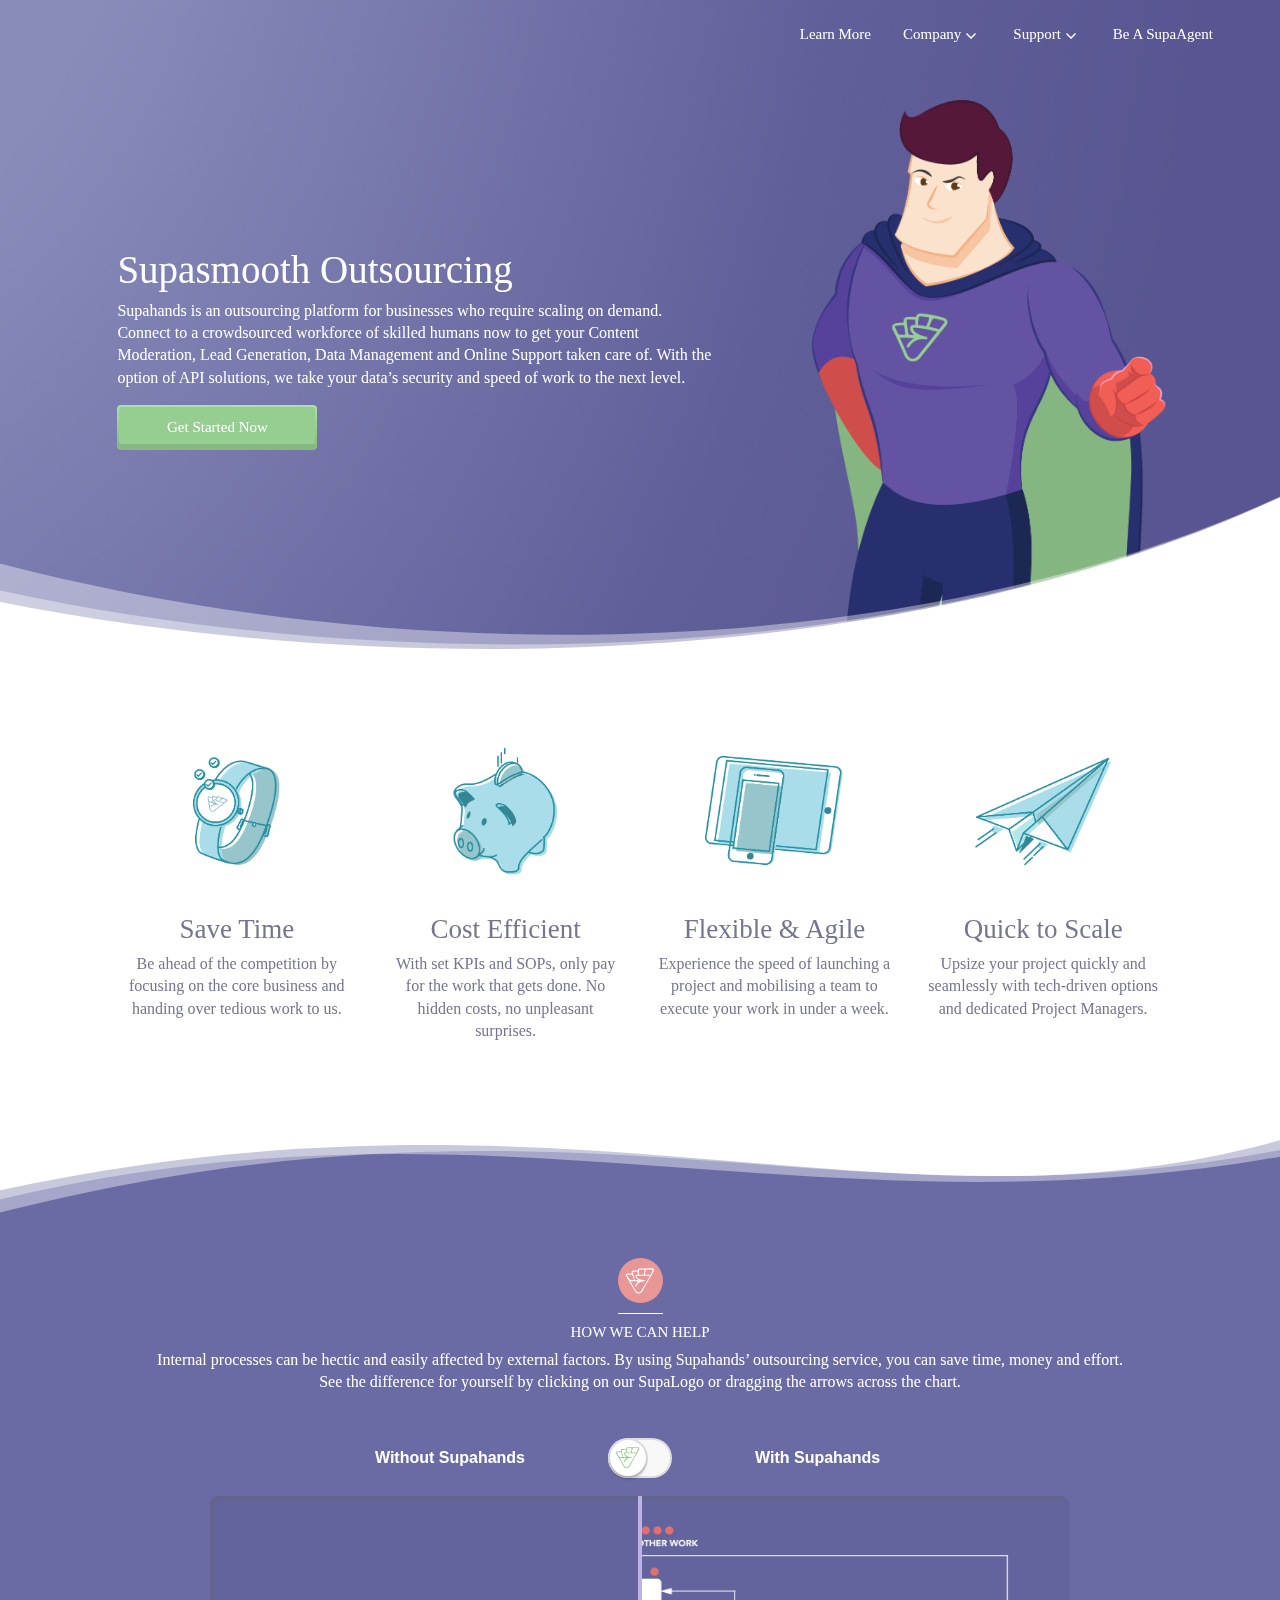
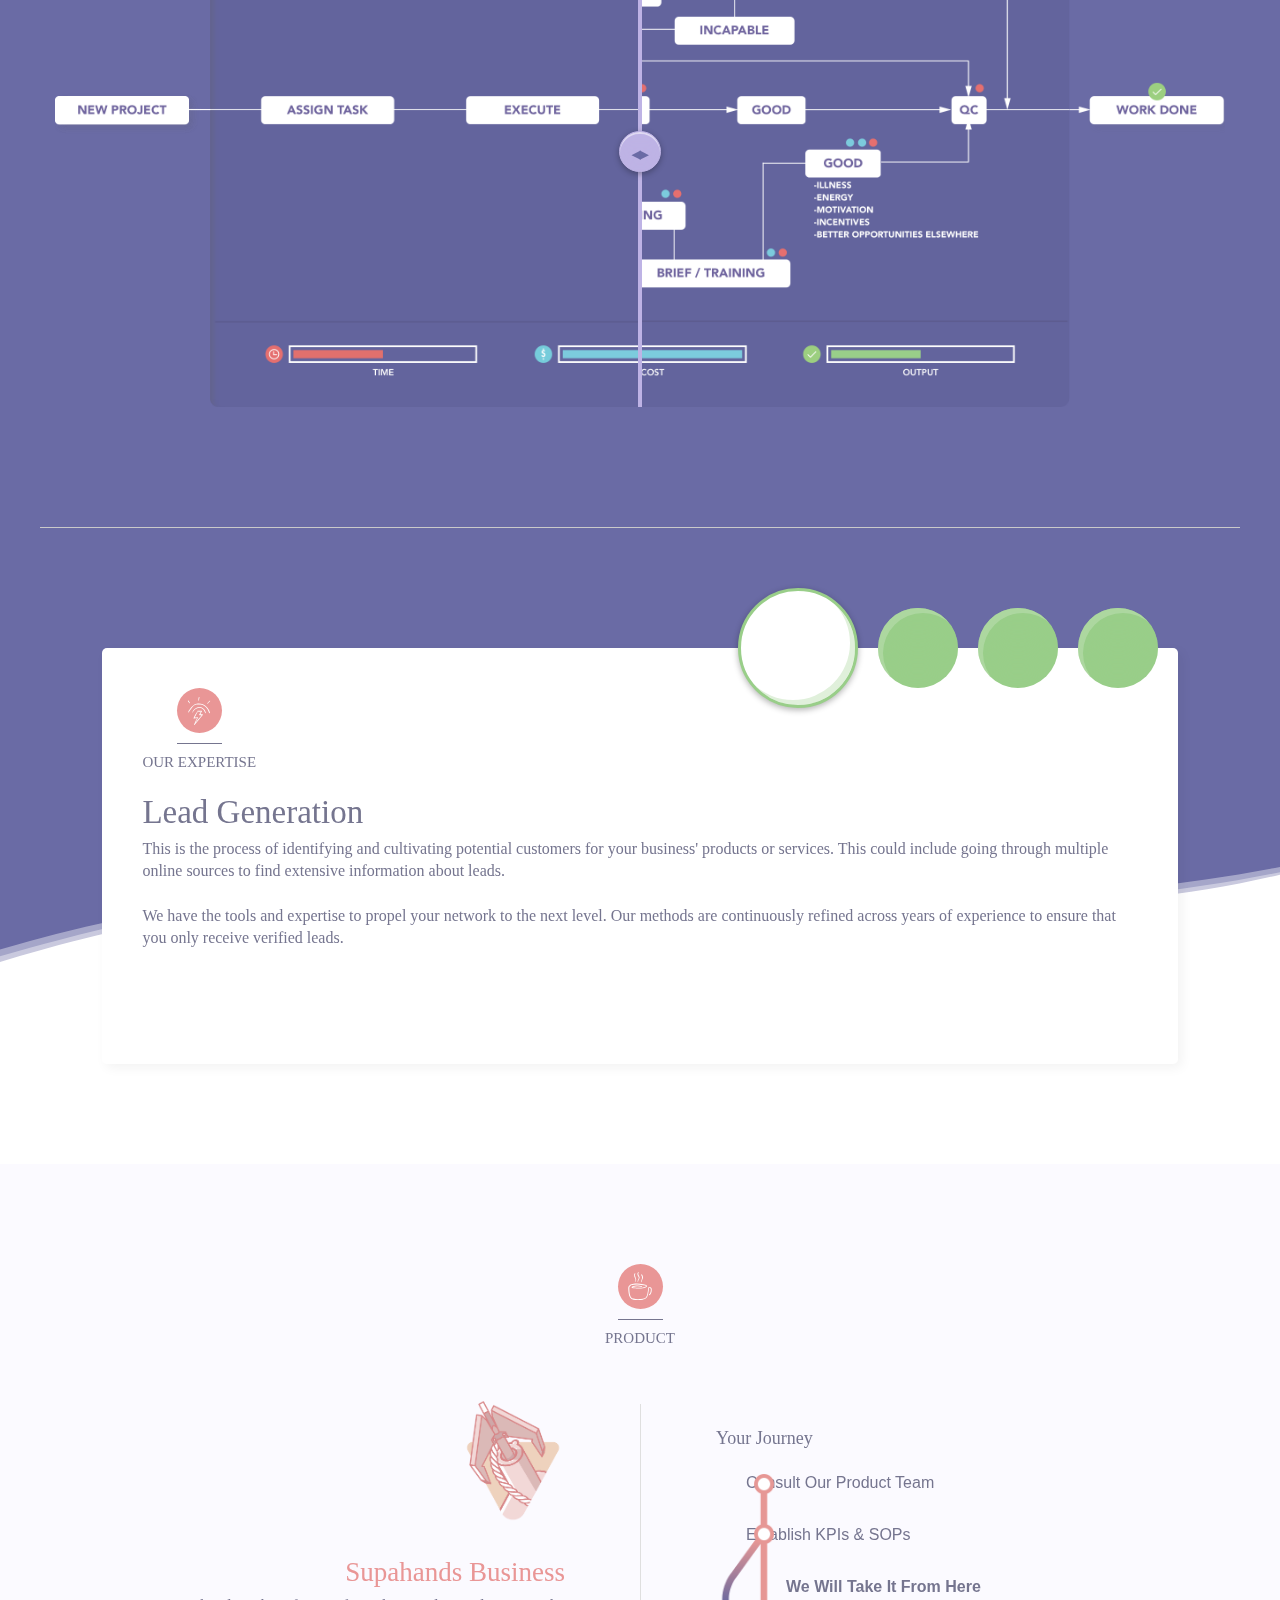
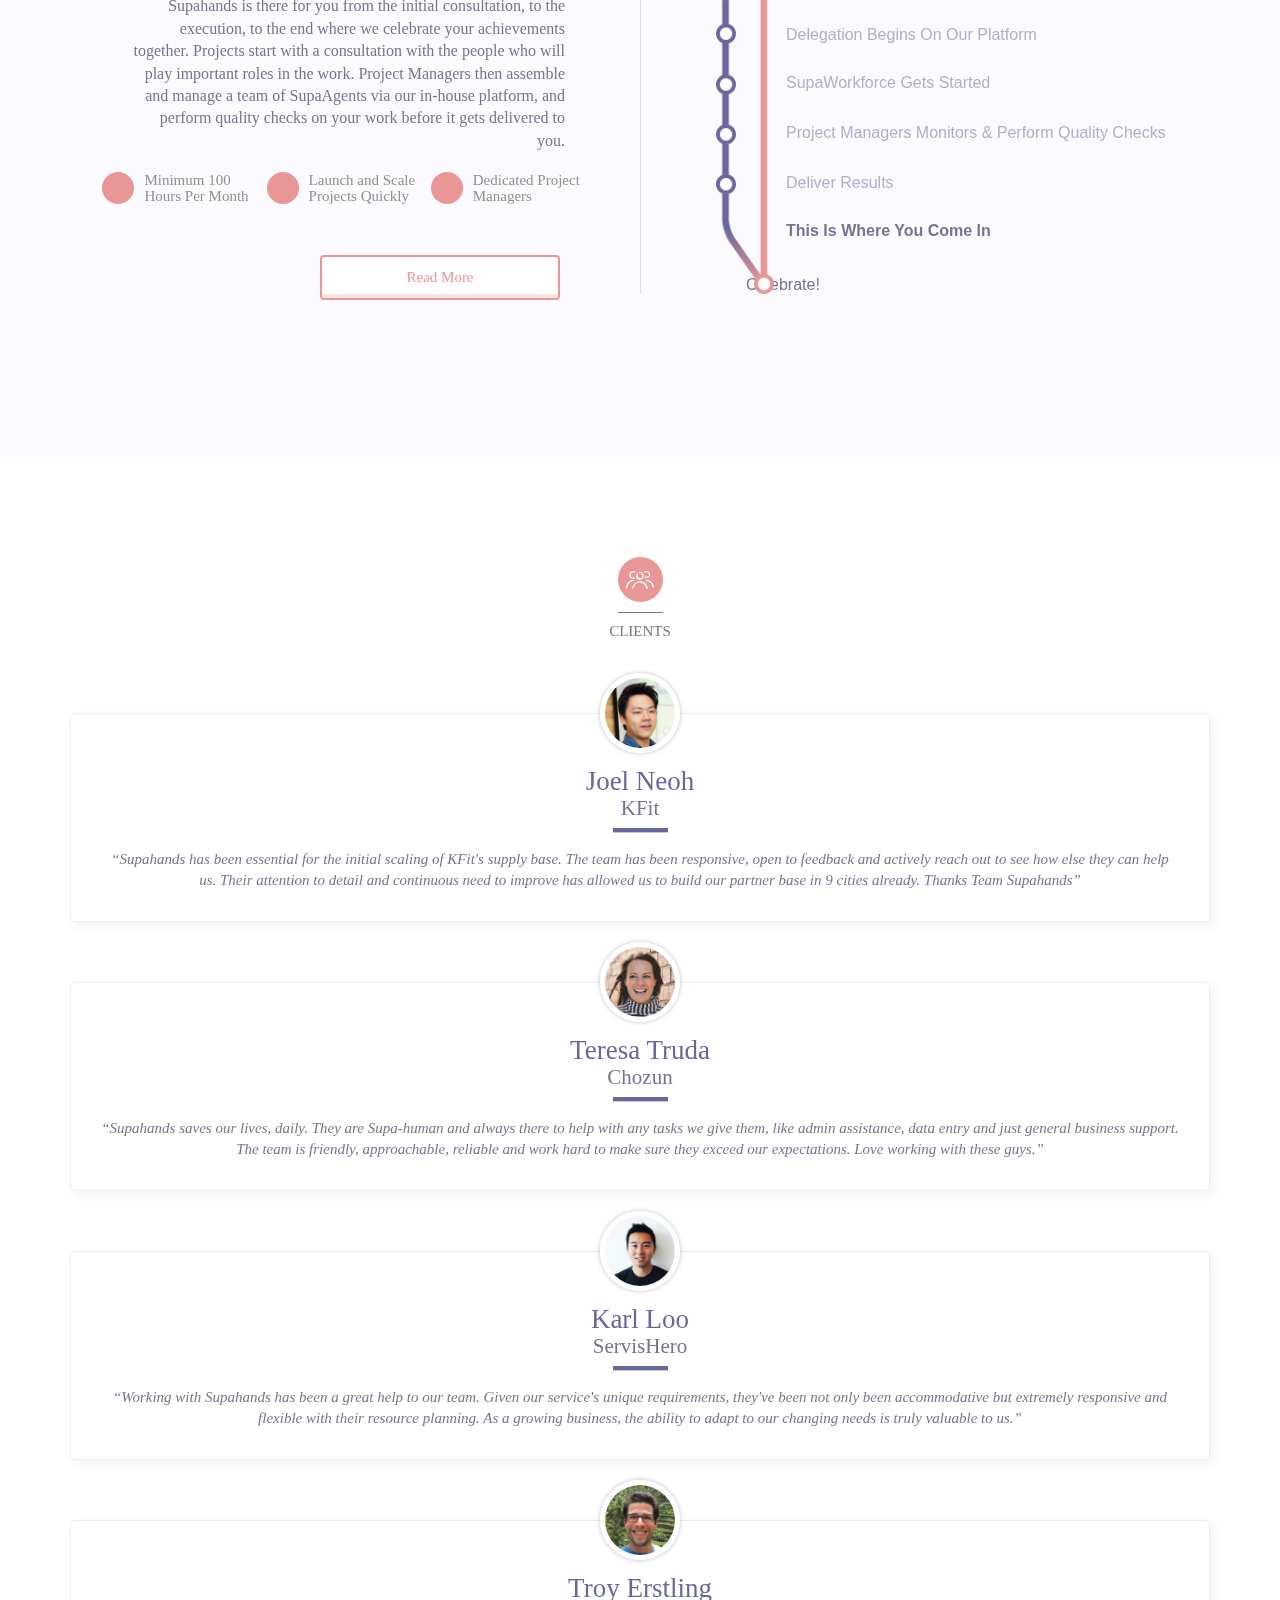
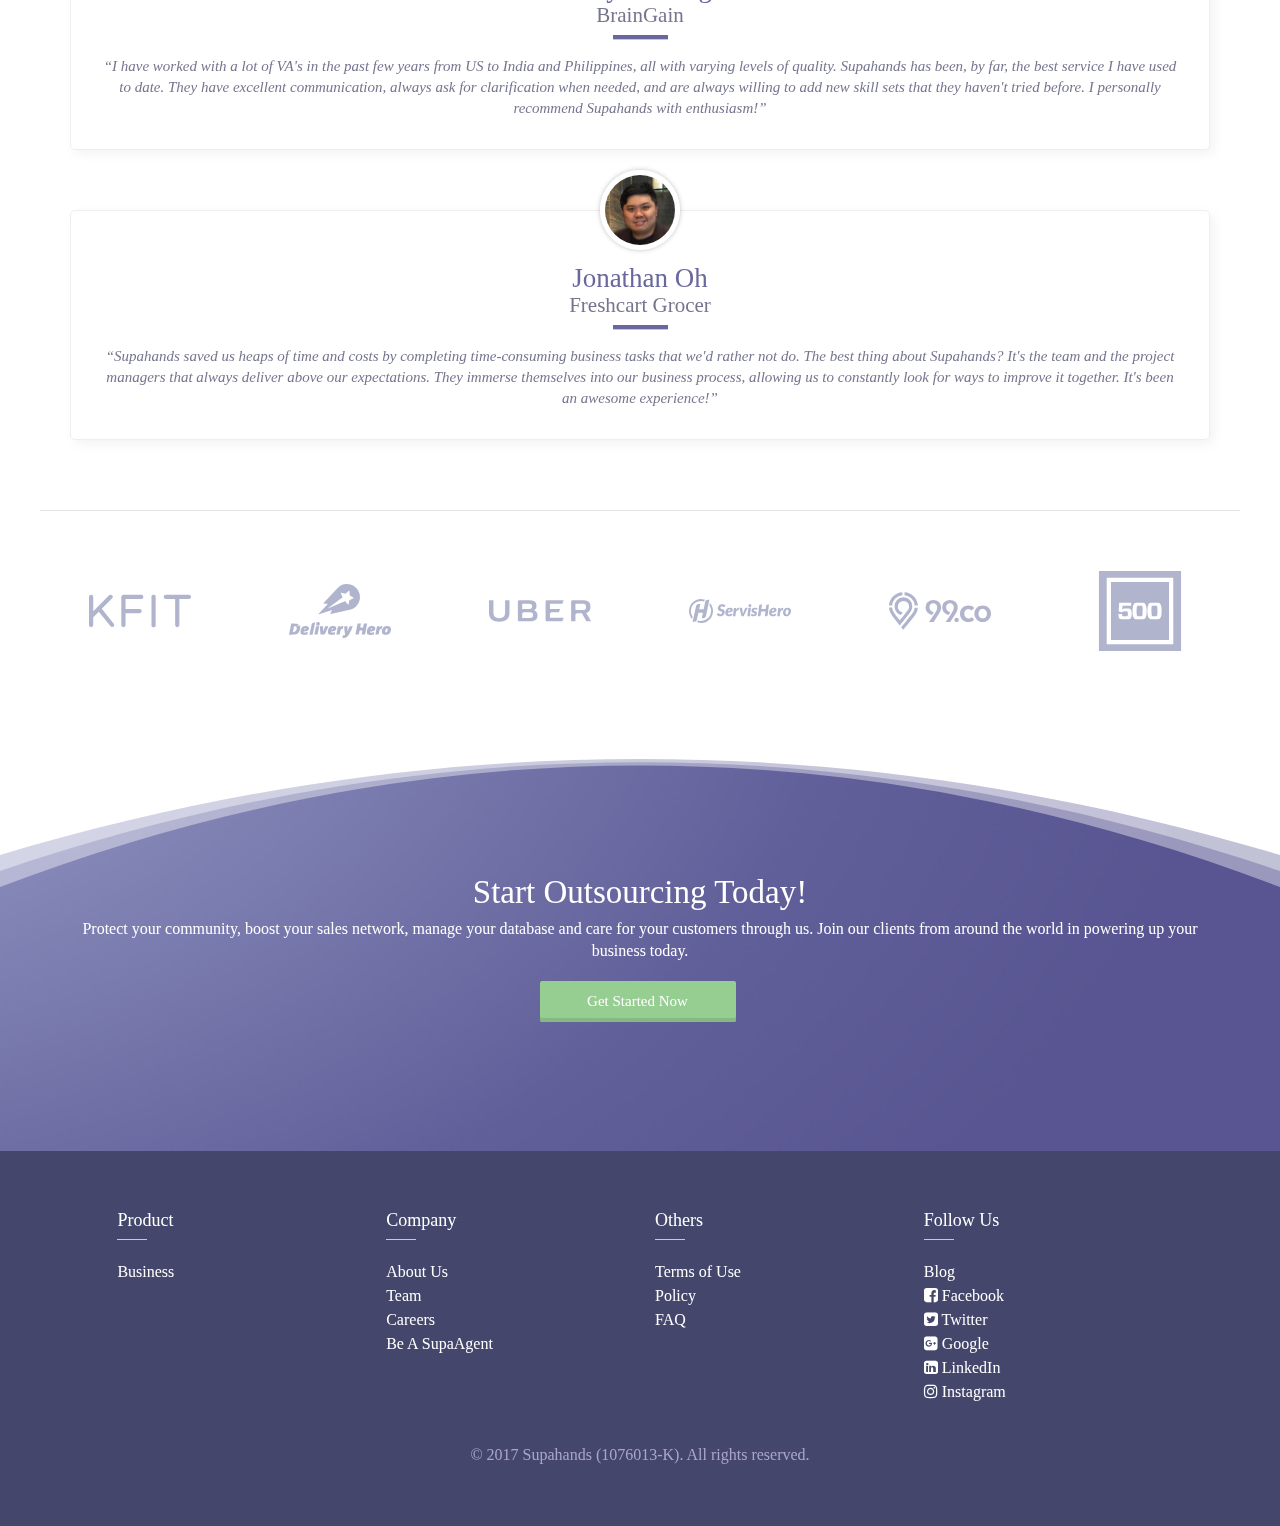
==== index.html @ eaf12ca9 "Merge pull request #1 from baimhanifkamil/add-parallax-n-meta" ====
<!doctype html>
<html lang="en">

<head>
  <meta charset="UTF-8" />
  <meta http-equiv="X-UA-Compatible" content="IE=edge,chrome=1" />
  <meta name="viewport" content="width=device-width, initial-scale=1.0" />
  <title>Crowdsourced Workforce for Businesses | Supahands</title>
  <meta name="description" content="Supahands helps protect your community through content moderation with our experienced and elastic team of tech-driven SupaAgents who work-on-demand.">
  <meta name="keywords" content="outsource,content-moderation,lead-generation,online-support,data-management,crowdsource">
  <meta property="image" content="supahands-meta-img.png" >
  <link rel="apple-touch-icon" href="supahands-apple-icon.png">


  <!-- TwitterCard -->
  <meta name="twitter:card" content="summary_large_image">
  <meta name="twitter:site" content="@mysupahands">
  <meta name="twitter:title" content="Crowdsourced Workforce for Businesses | Supahands">
  <meta name="twitter:description" content="Supahands helps protect your community through content moderation with our experienced and elastic team of tech-driven SupaAgents who work-on-demand.">
  <meta name="twitter:image" content="supahands-meta-img.png">


  <!-- OpenGraph -->
  <meta property="og:site_name" content="Supahands" />
  <meta property="og:type" content="website" />
  <meta property="og:title" content="Crowdsourced Workforce for Businesses | Supahands" />
  <meta property="og:description" content="Supahands helps protect your community through content moderation with our experienced and elastic team of tech-driven SupaAgents who work-on-demand." />
  <meta property="og:image" content="supahands-meta-img.png" />
  <link rel="stylesheet" href="assets/css/plugins/slick.css">
  <link rel="stylesheet" href="assets/css/stylesheet.css">
  <!--[if lt IE 9]>
      <script src="//d26a57ydsghvgx.cloudfront.net/www/public/assets/js/css3-mediaqueries.js"></script>
    <![endif]-->


  <!-- START Hotjar Tracking Code for www.supahands.com -->
  <script>
      (function(h,o,t,j,a,r){
          h.hj=h.hj||function(){(h.hj.q=h.hj.q||[]).push(arguments)};
          h._hjSettings={hjid:458820,hjsv:5};
          a=o.getElementsByTagName('head')[0];
          r=o.createElement('script');r.async=1;
          r.src=t+h._hjSettings.hjid+j+h._hjSettings.hjsv;
          a.appendChild(r);
      })(window,document,'//static.hotjar.com/c/hotjar-','.js?sv=');
  </script>
  <!-- END Hotjar Tracking Code for www.supahands.com -->


    <!-- Facebook Pixel Code -->
  <script>
  !function(f,b,e,v,n,t,s){if(f.fbq)return;n=f.fbq=function(){n.callMethod?
  n.callMethod.apply(n,arguments):n.queue.push(arguments)};if(!f._fbq)f._fbq=n;
  n.push=n;n.loaded=!0;n.version='2.0';n.queue=[];t=b.createElement(e);t.async=!0;
  t.src=v;s=b.getElementsByTagName(e)[0];s.parentNode.insertBefore(t,s)}(window,
  document,'script','https://connect.facebook.net/en_US/fbevents.js');
  fbq('init', '1603456449899446'); // Insert your pixel ID here.
  fbq('track', 'PageView');
  </script>
  <noscript><img height="1" width="1" style="display:none"
  src="https://www.facebook.com/tr?id=1603456449899446&ev=PageView&noscript=1"
  /></noscript>
  <!-- DO NOT MODIFY -->
  <!-- End Facebook Pixel Code -->

</head>


  <!-- For intercom integration -->
  <script>
      window.intercomSettings = {
          app_id: "v2uyhj2m"
      };
  </script>
  <script>
      (function() {
          var w = window;
          var ic = w.Intercom;
          if (typeof ic === "function") {
              ic('reattach_activator');
              ic('update', intercomSettings);
          } else {
              var d = document;
              var i = function() {
                  i.c(arguments)
              };
              i.q = [];
              i.c = function(args) {
                  i.q.push(args)
              };
              w.Intercom = i;

              function l() {
                  var s = d.createElement('script');
                  s.type = 'text/javascript';
                  s.async = true;
                  s.src = 'https://widget.intercom.io/widget/v2uyhj2m';
                  var x = d.getElementsByTagName('script')[0];
                  x.parentNode.insertBefore(s, x);
              }
              if (w.attachEvent) {
                  w.attachEvent('onload', l);
              } else {
                  w.addEventListener('load', l, false);
              }
          }
      })()
  </script>
 <!-- END For intercom integration -->


<body class="index-page">
  <div class="global-modal">
     <div class="overlay"></div>
     <div class="global-modal_contents modal-transition">
      <div class="global-modal-header">
        <span class="mobile-close"> X </span>
        <h3>Thank you for choosing Supahands!</h3>
      </div>
      <div class="global-modal-body">
        <div class="content-left">
          <p>
            If you're looking to engage in our outsourcing services, click on "Business" below to get in touch with our team now.
          </p>
          <!-- <p>
            If you're looking to engage in our outsourcing services, please proceed to fill in the form & our team will get back to you.
          </p> -->
  
          <a href="/formb2b.html"class="btn-green-flat">Business</a>
        </div>
        <div class="content-right">
          <p>
            If you're interested in becoming a SupaAgent, click on "SupaAgent" below to find out more and submit your application.
          </p>
         <a href="/supaagent.html"class="btn-green-flat">SupaAgent</a>
       </div>
     </div>
   </div>
  </div>
  
  <svg xmlns="http://www.w3.org/2000/svg" style="display: none;">
      <!-- Supahands Logo -->
      <symbol id="logo" viewBox="0 0 3190.6 459.3" preserveAspectRatio="xMidYMid">
          <path fill="#96ce93" d="M501,17.8C494.6,6.5,481.5,0,465,0H251.1c-21.8,0-38.4,12.3-40,35H139.8c-8.4,0-24.1,0-33.3,11.5-6,7.5-7.6,17.8-4.6,30.6,0.7,3,1.6,6.4,2.9,11.7H40C23.5,89,10.4,95.5,4,106.8s-5,25.9,3.4,39.7l32.5,57.6a10.4,10.4,0,0,0,1,2.3,46.7,46.7,0,0,0,3,4.7L158.5,414.4c16.5,27.9,41.8,44.1,69.4,44.5h0.9c27.9,0,53.9-16.1,71.7-44.8l197-356.3C506,43.7,507.4,29.1,501,17.8ZM235.8,37.2c1.5-8.8,5.6-12.1,15.2-12.1h68c6,0,10.1,1.3,12.1,3.9s4.9,9.2-.5,28.8a10.5,10.5,0,0,0-.4,2.3c-5,18.2-9.9,39.3-12.7,51.5H237.7C236,82.7,234.6,44.7,235.8,37.2Zm-109.7,25c1.7-2,10.7-2,13.6-2h57.2c5.6,0,13.3,0,13.3,19.2a12.1,12.1,0,0,0,1,4.6c0.4,10.4.9,20.2,1.3,27.6h-7.8c-3.4.1-20.7,1.3-29.6,13.6-3.4,4.7-6.7,12.7-3.3,24.2,6.9,23.3,21.9,40,40,52-1.5,4.7-3.7,6.7-5.3,7H177c-9.6,0-14.5-6.7-16.9-12.2-0.2-.5-0.4-1-0.6-1.4a32,32,0,0,1-1.6-5.4,7.8,7.8,0,0,0-.3-1.3c-0.2-.5-8.7-31.6-17-62,0-.1,0-0.2,0-0.2s-0.2-.9-0.3-1.4c-6.1-22.3-11.8-44-13.9-52.8C125,65.5,125.7,62.8,126.1,62.3ZM25.9,119.1c1.8-3.1,7.1-5,14.2-5H96c0.6-.1,15.3-0.9,20.1,17.1,7.7,28.6,15.8,58,17.2,62.9a45.6,45.6,0,0,0,2.8,9.8,7.6,7.6,0,0,1,.1,2.6c-0.6.8-3.7,1.8-6.2,1.8H88.4c-0.7,0-15.7,0-24.2-12.2L29,133.8C25.3,127.7,24.1,122.2,25.9,119.1ZM278.7,401.3c-12.9,20.8-31.6,32.8-50.6,32.4s-36.1-11.9-47.9-31.9l-92.5-164H225.9c-24.2,15.8-46.9,39.5-60.6,75.5a12.6,12.6,0,0,0,7.2,16.2,11.7,11.7,0,0,0,4.5.8,12.6,12.6,0,0,0,11.7-8.1c32.5-85.1,122.7-89.9,138.3-90.1h2.7a12.6,12.6,0,0,0,.2-25.1h-1.2c-6.6-.1-58.7-1.1-96.3-22.4l-1.2-.7c-16.2-9.5-29.6-22.8-35.2-41.7a5.8,5.8,0,0,1-.4-2.4c0.8-1.2,5.7-2.9,9.6-3.1h220Zm197-356.1L439,111.6H343.3c4.3-18.8,11.9-50.1,17.4-65.4,6.4-17.9,14.7-21,29.8-21H465c7.1,0,12.4,1.8,14.1,5S479.7,38.7,475.7,45.2Z"
          />
          <path d="M684.4,293.6a10.1,10.1,0,0,1,13.7-1.9,105.1,105.1,0,0,0,61.3,19.7c19.7,0,41.9-9.1,41.9-27.8,0-32.8-108-32.3-108-107.5,0-50.5,51-81.3,102-81.3,41.3,0,68.8,14.6,81.4,23.2a10.1,10.1,0,0,1,2.7,13.9l-18.1,27.2a10.1,10.1,0,0,1-13.8,2.9c-9.3-6-26.7-14.2-52.2-14.2-18.7,0-41.9,8.1-41.9,27.8,0,31.3,108.5,31.3,108.5,108,0,48-43.9,80.8-102.5,80.8a157.4,157.4,0,0,1-93.9-30.7,10.1,10.1,0,0,1-1.8-14.4Z"
          />
          <path d="M913.9,263l29.7-153.9a10.1,10.1,0,0,1,9.9-8.2H997a10.1,10.1,0,0,1,9.9,12L980.5,248.9a144,144,0,0,0-3,26.2c0,19.2,8.6,30.8,32.3,30.8,43.9,0,80.3-43.4,88.8-88.8l20.6-107.9a10.1,10.1,0,0,1,9.9-8.2h43.5a10.1,10.1,0,0,1,9.9,12l-46.1,237.2a10.1,10.1,0,0,1-9.9,8.2h-41.5a10.1,10.1,0,0,1-9.9-12l2.2-11.2a235.4,235.4,0,0,1,6.6-24.7h-1c-14.6,23.7-50.5,54-95.9,54-41.9,0-77.2-18.7-77.2-70.2C909.8,285.2,911.9,274.1,913.9,263Z"
          />
          <path d="M1239.5,459.3h-38.9a12.1,12.1,0,0,1-11.9-14.4l64.5-334.2a12.1,12.1,0,0,1,11.9-9.8H1299a12.1,12.1,0,0,1,11.9,14.4l-0.8,4.3a103.4,103.4,0,0,1-5,18.7h1a104.7,104.7,0,0,1,84.8-43.4c61.1,0,97.4,42.4,97.4,108.5,0,95.4-69.7,161-140.3,161-30.8,0-58.6-12.1-73.2-37.9h-1a185.8,185.8,0,0,1-3,23.2l-19.3,99.7A12.1,12.1,0,0,1,1239.5,459.3Zm100.9-148.9c38.9,0,82.8-37.9,82.8-102.5,0-35.8-19.2-58-51-58-41.9,0-82.3,46.4-82.3,102.5C1289.9,284.2,1305.6,310.4,1340.4,310.4Z"
          />
          <path d="M1675.1,196.9h9.6a90,90,0,0,0,1.5-14.1c0-21.7-12.1-34.8-41.4-34.8-23.9,0-48.6,10.2-63.1,17.4a12.1,12.1,0,0,1-17-7.3l-7.9-25.7a12.1,12.1,0,0,1,6.2-14.4c16.2-8,52.1-22.9,92.8-22.9,46.9,0,94.4,19.7,94.4,79.3a158,158,0,0,1-2.5,25.2l-28.9,149.2a12.1,12.1,0,0,1-11.9,9.8h-34.5a12.1,12.1,0,0,1-11.9-14.3l1.4-7.4a126.4,126.4,0,0,1,5-18.7h-1s-29.3,46.4-83.8,46.4c-39.9,0-76.2-23.2-76.2-65.6C1506,216.6,1606.9,196.9,1675.1,196.9Zm-71.2,117.6c33.8,0,65.6-37.4,71.7-68.7h0a4.2,4.2,0,0,0-4.1-5H1666c-29.3,0-95.4,4.5-95.4,46.9C1570.6,302.4,1581.2,314.5,1603.9,314.5Z"
          />
          <path d="M1863.2,0h39.5a12.1,12.1,0,0,1,11.9,14.4l-21,109.8c-2.5,12.6-5.6,22.7-5.6,22.7h1c13.6-24.2,51.5-52,94.9-52,45.4,0,77.2,20.7,77.2,70.2,0,9.6-1.5,19.7-3.5,30.8l-29.4,152.7a12.1,12.1,0,0,1-11.9,9.8H1977a12.1,12.1,0,0,1-11.9-14.4l26.5-136a140.8,140.8,0,0,0,2.5-23.2c0-21.7-11.6-31.3-31.8-31.3-44.4,0-82.8,41.9-91.9,88.8l-20.8,106.3a12.1,12.1,0,0,1-11.9,9.8h-39.4a12.1,12.1,0,0,1-11.9-14.4l65-334.2A12.1,12.1,0,0,1,1863.2,0Z"
          />
          <path d="M2254,196.9h0a10.9,10.9,0,0,0,10.9-10c0.1-1.5.2-2.9,0.2-4.1,0-21.7-12.1-34.8-41.4-34.8-24.5,0-50,10.8-64.2,17.9a11,11,0,0,1-15.4-6.6l-8.6-28a11,11,0,0,1,5.6-13c15.7-7.8,52.2-23.4,93.7-23.4,46.9,0,94.4,19.7,94.4,79.3a158,158,0,0,1-2.5,25.2l-29.1,150.1a11,11,0,0,1-10.8,8.9h-36.8a11,11,0,0,1-10.8-13l1.6-8.7a126.4,126.4,0,0,1,5-18.7h-1s-29.3,46.4-83.8,46.4c-39.9,0-76.2-23.2-76.2-65.6C2084.9,216.6,2185.9,196.9,2254,196.9Zm-71.2,117.6c33.8,0,65.6-37.4,71.7-68.7h0a4.2,4.2,0,0,0-4.1-5H2245c-29.3,0-95.4,4.5-95.4,46.9C2149.6,302.4,2160.2,314.5,2182.9,314.5Z"
          />
          <path d="M2422.5,101h37.4a12.1,12.1,0,0,1,11.9,14.4l-1.7,8.8c-2.5,12.6-6.6,25.2-6.6,25.2h1c14.1-24.2,53-54.5,97.9-54.5s77.7,20.7,77.7,70.2c0,9.6-2.5,22.2-4.5,33.3l-28.9,150.2a12.1,12.1,0,0,1-11.9,9.8h-39.4a12.1,12.1,0,0,1-11.9-14.4L2570,208.5c1.5-8.6,3-17.2,3-23.7,0-21.7-12.1-31.3-32.3-31.3-44.4,0-82.8,41.9-91.9,88.8l-20.3,106.3a12.1,12.1,0,0,1-11.9,9.8h-39.4a12.1,12.1,0,0,1-11.9-14.4l45.3-233.2A12.1,12.1,0,0,1,2422.5,101Z"
          />
          <path d="M2820.4,94.9c27.8,0,58,10.6,71.2,35.3,0,0,1.5-8.6,3-15.6L2914.9,9.8A12.1,12.1,0,0,1,2926.8,0h39.4a12.1,12.1,0,0,1,11.9,14.4l-65,334.2a12.1,12.1,0,0,1-11.9,9.8h-35.7a12.1,12.1,0,0,1-11.9-14.6l1-4.6c2-10.6,4.5-19.2,4.5-19.2h-1c-17.2,25.2-47.4,44.4-82.8,44.4-62.1,0-97.9-41.9-97.9-107.5C2677.5,160.5,2745.7,94.9,2820.4,94.9Zm-26.2,215.5c42.9,0,81.8-48.5,81.8-103,0-31.3-15.1-57.5-50.5-57.5-38.4,0-82.8,38.4-82.8,102.5C2742.7,288.2,2762.4,310.4,2794.2,310.4Z"
          />
          <path d="M2993.6,295.1a12.1,12.1,0,0,1,16.4-2.3,105.1,105.1,0,0,0,59.9,18.7c19.7,0,41.9-9.1,41.9-27.8,0-32.8-108-32.3-108-107.5,0-50.5,51-81.3,102-81.3,39.4,0,66.2,13.2,79.5,21.9a12.1,12.1,0,0,1,3.5,16.9l-15.9,23.9a12.1,12.1,0,0,1-16.4,3.6c-9.6-5.8-26.5-13.2-50.7-13.2-18.7,0-41.9,8.1-41.9,27.8,0,31.3,108.5,31.3,108.5,108,0,48-43.9,80.8-102.5,80.8a157.7,157.7,0,0,1-92.1-29.3,12.1,12.1,0,0,1-2.3-17.4Z"
          />
      </symbol>
      <symbol id="logomark" viewBox="0 0 505 458.9">
          <path d="M501,17.8C494.6,6.5,481.5,0,465,0H251.1c-21.8,0-38.4,12.3-40,35H139.8c-8.4,0-24.1,0-33.3,11.5-6,7.5-7.6,17.8-4.6,30.6,0.7,3,1.6,6.4,2.9,11.7H40C23.5,89,10.4,95.5,4,106.8s-5,25.9,3.4,39.7l32.5,57.6a10.4,10.4,0,0,0,1,2.3,46.7,46.7,0,0,0,3,4.7L158.5,414.4c16.5,27.9,41.8,44.1,69.4,44.5h0.9c27.9,0,53.9-16.1,71.7-44.8l197-356.3C506,43.7,507.4,29.1,501,17.8ZM235.8,37.2c1.5-8.8,5.6-12.1,15.2-12.1h68c6,0,10.1,1.3,12.1,3.9s4.9,9.2-.5,28.8a10.5,10.5,0,0,0-.4,2.3c-5,18.2-9.9,39.3-12.7,51.5H237.7C236,82.7,234.6,44.7,235.8,37.2Zm-109.7,25c1.7-2,10.7-2,13.6-2h57.2c5.6,0,13.3,0,13.3,19.2a12.1,12.1,0,0,0,1,4.6c0.4,10.4.9,20.2,1.3,27.6h-7.8c-3.4.1-20.7,1.3-29.6,13.6-3.4,4.7-6.7,12.7-3.3,24.2,6.9,23.3,21.9,40,40,52-1.5,4.7-3.7,6.7-5.3,7H177c-9.6,0-14.5-6.7-16.9-12.2-0.2-.5-0.4-1-0.6-1.4a32,32,0,0,1-1.6-5.4,7.8,7.8,0,0,0-.3-1.3c-0.2-.5-8.7-31.6-17-62,0-.1,0-0.2,0-0.2s-0.2-.9-0.3-1.4c-6.1-22.3-11.8-44-13.9-52.8C125,65.5,125.7,62.8,126.1,62.3ZM25.9,119.1c1.8-3.1,7.1-5,14.2-5H96c0.6-.1,15.3-0.9,20.1,17.1,7.7,28.6,15.8,58,17.2,62.9a45.6,45.6,0,0,0,2.8,9.8,7.6,7.6,0,0,1,.1,2.6c-0.6.8-3.7,1.8-6.2,1.8H88.4c-0.7,0-15.7,0-24.2-12.2L29,133.8C25.3,127.7,24.1,122.2,25.9,119.1ZM278.7,401.3c-12.9,20.8-31.6,32.8-50.6,32.4s-36.1-11.9-47.9-31.9l-92.5-164H225.9c-24.2,15.8-46.9,39.5-60.6,75.5a12.6,12.6,0,0,0,7.2,16.2,11.7,11.7,0,0,0,4.5.8,12.6,12.6,0,0,0,11.7-8.1c32.5-85.1,122.7-89.9,138.3-90.1h2.7a12.6,12.6,0,0,0,.2-25.1h-1.2c-6.6-.1-58.7-1.1-96.3-22.4l-1.2-.7c-16.2-9.5-29.6-22.8-35.2-41.7a5.8,5.8,0,0,1-.4-2.4c0.8-1.2,5.7-2.9,9.6-3.1h220Zm197-356.1L439,111.6H343.3c4.3-18.8,11.9-50.1,17.4-65.4,6.4-17.9,14.7-21,29.8-21H465c7.1,0,12.4,1.8,14.1,5S479.7,38.7,475.7,45.2Z"
          />
      </symbol>
      <symbol id="logotype" viewBox="0 0 2529.2 459.3">
          <path d="M23,293.6a10.1,10.1,0,0,1,13.7-1.9A105.1,105.1,0,0,0,98,311.4c19.7,0,41.9-9.1,41.9-27.8,0-32.8-108-32.3-108-107.5,0-50.5,51-81.3,102-81.3,41.3,0,68.8,14.6,81.4,23.2a10.1,10.1,0,0,1,2.7,13.9l-18.1,27.2a10.1,10.1,0,0,1-13.8,2.9c-9.3-6-26.7-14.2-52.2-14.2-18.7,0-41.9,8.1-41.9,27.8,0,31.3,108.5,31.3,108.5,108,0,48-43.9,80.8-102.5,80.8A157.4,157.4,0,0,1,4.1,333.8a10.1,10.1,0,0,1-1.8-14.4Z"
          />
          <path d="M252.4,263l29.7-153.9a10.1,10.1,0,0,1,9.9-8.2h43.5a10.1,10.1,0,0,1,9.9,12L319.1,248.9a144,144,0,0,0-3,26.2c0,19.2,8.6,30.8,32.3,30.8,43.9,0,80.3-43.4,88.8-88.8l20.6-107.9a10.1,10.1,0,0,1,9.9-8.2h43.5a10.1,10.1,0,0,1,9.9,12L475.1,350.2a10.1,10.1,0,0,1-9.9,8.2H423.7a10.1,10.1,0,0,1-9.9-12l2.2-11.2a235.4,235.4,0,0,1,6.6-24.7h-1c-14.6,23.7-50.5,54-95.9,54-41.9,0-77.2-18.7-77.2-70.2C248.4,285.2,250.4,274.1,252.4,263Z"
          />
          <path d="M578.1,459.3H539.2a12.1,12.1,0,0,1-11.9-14.4l64.5-334.2a12.1,12.1,0,0,1,11.9-9.8h33.9a12.1,12.1,0,0,1,11.9,14.4l-0.8,4.3a103.4,103.4,0,0,1-5,18.7h1a104.7,104.7,0,0,1,84.8-43.4c61.1,0,97.4,42.4,97.4,108.5,0,95.4-69.7,161-140.3,161-30.8,0-58.6-12.1-73.2-37.9h-1a185.8,185.8,0,0,1-3,23.2L590,449.5A12.1,12.1,0,0,1,578.1,459.3ZM679,310.4c38.9,0,82.8-37.9,82.8-102.5,0-35.8-19.2-58-51-58-41.9,0-82.3,46.4-82.3,102.5C628.5,284.2,644.1,310.4,679,310.4Z"
          />
          <path d="M1013.6,196.9h9.6a90,90,0,0,0,1.5-14.1c0-21.7-12.1-34.8-41.4-34.8-23.9,0-48.6,10.2-63.1,17.4a12.1,12.1,0,0,1-17-7.3l-7.9-25.7a12.1,12.1,0,0,1,6.2-14.4c16.2-8,52.1-22.9,92.8-22.9,46.9,0,94.4,19.7,94.4,79.3a158,158,0,0,1-2.5,25.2l-28.9,149.2a12.1,12.1,0,0,1-11.9,9.8H1011a12.1,12.1,0,0,1-11.9-14.3l1.4-7.4a126.4,126.4,0,0,1,5-18.7h-1s-29.3,46.4-83.8,46.4c-39.9,0-76.2-23.2-76.2-65.6C844.5,216.6,945.5,196.9,1013.6,196.9ZM942.5,314.5c33.8,0,65.6-37.4,71.7-68.7h0a4.2,4.2,0,0,0-4.1-5h-5.5c-29.3,0-95.4,4.5-95.4,46.9C909.1,302.4,919.7,314.5,942.5,314.5Z"
          />
          <path d="M1201.8,0h39.5a12.1,12.1,0,0,1,11.9,14.4l-21,109.8c-2.5,12.6-5.6,22.7-5.6,22.7h1c13.6-24.2,51.5-52,94.9-52,45.4,0,77.2,20.7,77.2,70.2,0,9.6-1.5,19.7-3.5,30.8l-29.4,152.7a12.1,12.1,0,0,1-11.9,9.8h-39.4a12.1,12.1,0,0,1-11.9-14.4l26.5-136a140.8,140.8,0,0,0,2.5-23.2c0-21.7-11.6-31.3-31.8-31.3-44.4,0-82.8,41.9-91.9,88.8l-20.8,106.3a12.1,12.1,0,0,1-11.9,9.8h-39.4A12.1,12.1,0,0,1,1125,344l65-334.2A12.1,12.1,0,0,1,1201.8,0Z"
          />
          <path d="M1592.6,196.9h0a10.9,10.9,0,0,0,10.9-10c0.1-1.5.2-2.9,0.2-4.1,0-21.7-12.1-34.8-41.4-34.8-24.5,0-50,10.8-64.2,17.9a11,11,0,0,1-15.4-6.6l-8.6-28a11,11,0,0,1,5.6-13c15.7-7.8,52.2-23.4,93.7-23.4,46.9,0,94.4,19.7,94.4,79.3a158,158,0,0,1-2.5,25.2l-29.1,150.1a11,11,0,0,1-10.8,8.9h-36.8a11,11,0,0,1-10.8-13l1.6-8.7a126.4,126.4,0,0,1,5-18.7h-1s-29.3,46.4-83.8,46.4c-39.9,0-76.2-23.2-76.2-65.6C1423.5,216.6,1524.5,196.9,1592.6,196.9Zm-71.2,117.6c33.8,0,65.6-37.4,71.7-68.7h0a4.2,4.2,0,0,0-4.1-5h-5.5c-29.3,0-95.4,4.5-95.4,46.9C1488.1,302.4,1498.7,314.5,1521.4,314.5Z"
          />
          <path d="M1761.1,101h37.4a12.1,12.1,0,0,1,11.9,14.4l-1.7,8.8c-2.5,12.6-6.6,25.2-6.6,25.2h1c14.1-24.2,53-54.5,97.9-54.5s77.7,20.7,77.7,70.2c0,9.6-2.5,22.2-4.5,33.3l-28.9,150.2a12.1,12.1,0,0,1-11.9,9.8H1894a12.1,12.1,0,0,1-11.9-14.4l26.5-135.5c1.5-8.6,3-17.2,3-23.7,0-21.7-12.1-31.3-32.3-31.3-44.4,0-82.8,41.9-91.9,88.8l-20.3,106.3a12.1,12.1,0,0,1-11.9,9.8h-39.4a12.1,12.1,0,0,1-11.9-14.4l45.3-233.2A12.1,12.1,0,0,1,1761.1,101Z"
          />
          <path d="M2159,94.9c27.8,0,58,10.6,71.2,35.3,0,0,1.5-8.6,3-15.6L2253.5,9.8A12.1,12.1,0,0,1,2265.4,0h39.4a12.1,12.1,0,0,1,11.9,14.4l-65,334.2a12.1,12.1,0,0,1-11.9,9.8h-35.7a12.1,12.1,0,0,1-11.9-14.6l1-4.6c2-10.6,4.5-19.2,4.5-19.2h-1c-17.2,25.2-47.4,44.4-82.8,44.4-62.1,0-97.9-41.9-97.9-107.5C2016.1,160.5,2084.3,94.9,2159,94.9Zm-26.2,215.5c42.9,0,81.8-48.5,81.8-103,0-31.3-15.1-57.5-50.5-57.5-38.4,0-82.8,38.4-82.8,102.5C2081.2,288.2,2100.9,310.4,2132.7,310.4Z"
          />
          <path d="M2332.1,295.1a12.1,12.1,0,0,1,16.4-2.3,105.1,105.1,0,0,0,59.9,18.7c19.7,0,41.9-9.1,41.9-27.8,0-32.8-108-32.3-108-107.5,0-50.5,51-81.3,102-81.3,39.4,0,66.2,13.2,79.5,21.9a12.1,12.1,0,0,1,3.5,16.9l-15.9,23.9a12.1,12.1,0,0,1-16.4,3.6c-9.6-5.8-26.5-13.2-50.7-13.2-18.7,0-41.9,8.1-41.9,27.8,0,31.3,108.5,31.3,108.5,108,0,48-43.9,80.8-102.5,80.8a157.7,157.7,0,0,1-92.1-29.3,12.1,12.1,0,0,1-2.3-17.4Z"
          />
      </symbol>
      <!-- Brand Logos -->
      <symbol id="logo-kfit" viewBox="0 0 221.9 70.6" preserveAspectRatio="xMidYMid">
          <path d="M217.3,0.1H167.1a4.6,4.6,0,1,0,0,9.2h20.3V66a4.6,4.6,0,0,0,9.2,0V9.3h20.8A4.6,4.6,0,1,0,217.3.1Z" />
          <rect x="135.9" y="0.1" width="9.2" height="70.53" rx="3.7" ry="3.7" />
          <path d="M113.8,0.1H74.9a4.6,4.6,0,0,0-4.6,4.6V66a4.6,4.6,0,1,0,9.2,0V40h30.6a4.6,4.6,0,1,0,0-9.2H79.5V9.3h34.3A4.6,4.6,0,0,0,113.8.1Z"
          />
          <path d="M27.8,30.4L50.3,7.8a4.6,4.6,0,0,0,0-6.5h0a4.6,4.6,0,0,0-6.5,0L9.2,36V4.7A4.6,4.6,0,0,0,0,4.7V66a4.6,4.6,0,0,0,9.2,0V49H9.3L21.3,36.9,46.9,68.7A4.6,4.6,0,0,0,54,62.9Z"
          />
      </symbol>
      <symbol id="logo-deliveryhero" viewBox="0 0 259.2 137.1" preserveAspectRatio="xMidYMid">
          <path d="M27.1,104.8l-7.3,2.6H19.5v-0.2h0.3l5-4.8a11.6,11.6,0,0,0-5.4-1.7l-9.9-.2H5.5v0.4L1.1,122.9c-0.3,1.8-.7,3.5-1.1,5.3v0.5H6c2.8-.1,5.6,0,8.4-0.3A14.8,14.8,0,0,0,25.9,121a19.7,19.7,0,0,0,2.6-12.4A7.5,7.5,0,0,0,27.1,104.8ZM18,118.3a7.3,7.3,0,0,1-6.5,3.6H9.9l2.9-14.7a32.9,32.9,0,0,1,3.6.2,3.6,3.6,0,0,1,3.1,3.3A11.3,11.3,0,0,1,18,118.3Z"
          />
          <path d="M154.3,107.5a0.9,0.9,0,0,0-1,.8l-4.1,11.2-0.3.7h-0.2l-0.3-12.6h-8v0.2a83.1,83.1,0,0,0,2.1,20.2,1.2,1.2,0,0,1,0,.8,3,3,0,0,1-2.7,1.6h-2.3a0.7,0.7,0,0,0-.6.2c-0.4,1.9-.8,3.9-1.2,5.8l2,0.6h3.1a12.7,12.7,0,0,0,7.4-3.8,32.8,32.8,0,0,0,5.2-6.9,123.8,123.8,0,0,0,8.5-18.4,1.2,1.2,0,0,0,0-.3h-7.3Z"
          />
          <path d="M259,113.1a6.8,6.8,0,0,0-5.2-5.8,15.5,15.5,0,0,0-5.7-.5c-4.1.3-7.5,2-9.7,5.5a15.5,15.5,0,0,0-2.3,9.9c0.3,3.7,2.3,5.9,6,6.6a21.3,21.3,0,0,0,4.8.3,12.1,12.1,0,0,0,11.7-9.5l0.6-2.5v-4.1Zm-8.3,3.1a10.7,10.7,0,0,1-1.3,4.9,3.2,3.2,0,0,1-3.3,1.8,1.6,1.6,0,0,1-1.7-1.6,10.3,10.3,0,0,1,1.5-6.4,3.1,3.1,0,0,1,2.9-1.6,1.8,1.8,0,0,1,2,1.9C250.8,115.4,250.8,115.7,250.8,116.2Z"
          />
          <path d="M76.1,76.6h0.3l31.4-9.9a1.2,1.2,0,0,1,1.2.1,1.2,1.2,0,0,1-.2,1.1L105,74.7a1.2,1.2,0,0,0-.1,1,1.3,1.3,0,0,0,1.1.3l31.5-7c5-1.1,10-2.5,15.1-3.3a33.1,33.1,0,0,0,27.4-37.3C177.7,12.2,163.6,0,146.2,0A32.5,32.5,0,0,0,123,10.6L109.8,24.7,88,48.1a1.2,1.2,0,0,0-.5,1.1,1.2,1.2,0,0,0,1.1.4L94.4,50l2.9,0.2c0.7,0.1.9,0.6,0.5,1.1l-0.4.5-22,23.7a1,1,0,0,0-.4,1C75.2,76.8,75.7,76.6,76.1,76.6ZM99.7,60.8L135.5,34l0.8-.6-4-9c-0.2-.5-0.5-0.9-0.6-1.4a1.1,1.1,0,0,1,0-.9,1.1,1.1,0,0,1,.9-0.2l5.2,1.3,5.2,1.3a1.2,1.2,0,0,0,1.3-.3l7.8-6.9a1.3,1.3,0,0,1,1.1-.5,1.3,1.3,0,0,1,.4,1.2c0.3,3.3.5,6.6,0.7,9.9a1.9,1.9,0,0,0,1.1,1.8l8.7,5a1.3,1.3,0,0,1,.9.9,1.3,1.3,0,0,1-1,.8l-9.6,3.9a1.3,1.3,0,0,0-.9,1c-0.7,3.5-1.5,6.9-2.3,10.4a1.2,1.2,0,0,1-.5.8,1.2,1.2,0,0,1-.9-0.5l-6.9-8.1a0.8,0.8,0,0,0-1.2-.3L100.1,61.4c-0.3.1-.8,0.5-1,0.2S99.5,61,99.7,60.8Z"
          />
          <path d="M190,100.6V101c-0.6,2.9-1.2,5.9-1.7,8.8a0.7,0.7,0,0,1-.8.7h-6.6l1.9-10h-8.6l-5.4,27.9h8.6l2-10.5h7.3l-2,10.5h8.6l5.4-28H190Z"
          />
          <path d="M211.4,120.1a12.2,12.2,0,0,0,6-2.7c3-2.6,3-8.5-2.1-10a15.3,15.3,0,0,0-5.9-.5,11.3,11.3,0,0,0-9.2,5.6,17,17,0,0,0-2.3,10.4c0.3,3.6,1.8,5.4,5.1,6.1a26.7,26.7,0,0,0,12.4-.6,0.6,0.6,0,0,0,.5-0.7c0-.9,0-1.9,0-2.8s0-1.6,0-2.5l-0.5.2a20.7,20.7,0,0,1-7.7.9c-1.5-.2-1.9-0.7-1.7-2.3Zm-1.8-7.7a1.6,1.6,0,0,1,2,.8,1.4,1.4,0,0,1-1,1.7c-1.2.4-2.4,0.6-3.7,0.9v-0.3C207.3,114.1,208,112.8,209.7,112.4Z"
          />
          <path d="M46.6,107.4a15.3,15.3,0,0,0-5.9-.6,11.2,11.2,0,0,0-8.9,5.1,17.2,17.2,0,0,0-2.6,11.4,5.5,5.5,0,0,0,3.7,5,13.3,13.3,0,0,0,3.3.7,28,28,0,0,0,10.5-.9,0.9,0.9,0,0,0,.6-0.5c0-1.8,0-3.7,0-5.6l-0.9.2a19.8,19.8,0,0,1-7.5.7,1.6,1.6,0,0,1-1.5-2.2l5.5-.8a12.1,12.1,0,0,0,6-2.7C51.7,114.8,51.7,109,46.6,107.4ZM42,114.9a8.1,8.1,0,0,1-3.8.8,3.8,3.8,0,0,1,2.8-3.3,1.6,1.6,0,0,1,1.9.8A1.5,1.5,0,0,1,42,114.9Z"
          />
          <path d="M120.2,111.5a5.4,5.4,0,0,0-4-4.2,14.6,14.6,0,0,0-5.8-.5,11.2,11.2,0,0,0-9,5.2,17,17,0,0,0-2.5,11.2c0.3,3.3,2.1,5.2,5.4,5.7a35.6,35.6,0,0,0,6.7.2,38.6,38.6,0,0,0,5.3-.9,0.8,0.8,0,0,0,.5-0.4c0-1.9,0-3.7,0-5.6l-0.9.3a20.2,20.2,0,0,1-7.4.7c-1.5-.2-1.9-0.9-1.6-2.3l5.4-.8a11.9,11.9,0,0,0,5.8-2.5A6,6,0,0,0,120.2,111.5Zm-8.6,3.4c-1.2.4-2.4,0.6-3.8,1a3.9,3.9,0,0,1,2.8-3.6,1.6,1.6,0,0,1,1.9.8A1.4,1.4,0,0,1,111.6,114.9Z"
          />
          <path d="M100.1,107.5H92.6a0.9,0.9,0,0,0-1,.7l-3.3,9.2c-0.3.9-.8,1.8-1.2,2.7H86.9l-0.3-12.6H78.6a99.7,99.7,0,0,0,1.7,21h9.3a1.1,1.1,0,0,0,1.1-.7,179.8,179.8,0,0,0,9.3-20v-0.5Z"
          />
          <path d="M66.8,96.9l-0.9.3-7,2.5a1.2,1.2,0,0,0-.9,1.1l-4,18.8-2,9.3h7.2a0.7,0.7,0,0,0,.8-0.7l5.3-24.5Z" />
          <path d="M229.9,110.3l-0.2-2.8h-6.1l-4.1,21h7.7a0.8,0.8,0,0,0,.6-0.5c0.5-2.4.9-4.8,1.4-7.2a22.1,22.1,0,0,1,1.4-4.4,3,3,0,0,1,3.5-1.7h1.1l2.2-7.9C234.1,106.2,231.8,107.7,229.9,110.3Z"
          />
          <path d="M138.3,107c-3.3-.8-5.6.8-7.5,3.3l-0.2-2.8h-6.1l-4.1,21h8.2l0.2-.5,1.3-6.8a13,13,0,0,1,1.6-5,3.1,3.1,0,0,1,3.4-1.6h1.2Z"
          />
          <path d="M64.5,128.5h8.2l4.1-21H68.6Z" />
          <path d="M74,96.8a4.6,4.6,0,0,0-4.9,4.8c0,2.5,1.8,4.1,4.4,4.2a4.5,4.5,0,0,0,4.9-4.8C78.4,98.5,76.6,96.8,74,96.8Z" />
      </symbol>
      <symbol id="logo-uber" viewBox="0 0 268.8 56.1" preserveAspectRatio="xMidYMid">
          <path d="M42.3,1.4V32.3c0,10.3-4.6,14.6-15.3,14.6S11.7,42.6,11.7,32.3V0H1.4A1.2,1.2,0,0,0,0,1.4V32.8C0,50.1,11,56.1,27,56.1s27-6,27-23.3V0H43.6A1.2,1.2,0,0,0,42.3,1.4Z"
          />
          <path d="M192,9a1.4,1.4,0,0,0,1.5-.9l3-7.4c0.2-.5,0-0.7-0.5-0.7H154.5c-3.9,0-5.4,1.2-5.4,3.8v48c0,2.3,1.1,3.3,4.1,3.3H192a1.4,1.4,0,0,0,1.5-.9l3-7.4c0.2-.5,0-0.7-0.5-0.7H160.6V36.4c0-3.4,1.9-4.9,6.9-4.9h15.4a1.4,1.4,0,0,0,1.5-.9l2.9-7.1c0.2-.5,0-0.7-0.5-0.7H160.6V9H192Z"
          />
          <path d="M118.8,26.1c4.5-2.4,6.4-6.8,6.4-12.1,0-12.2-9.9-14-20.2-14H81.5c-3.9,0-5.4,1.2-5.4,3.8v48c0,2.3,1.1,3.3,4.1,3.3h28.9c10.9,0,18.7-4.2,18.7-15.2C127.8,33.3,125,27.7,118.8,26.1ZM87.5,8.7h18.3c6.1,0,7.8,2.3,7.8,7.1s-1.7,7.1-7.8,7.1H87.5V8.7Zm20.4,37.6H87.5V36.2c0-3.4,1.9-4.9,6.9-4.9h13.5c6.5,0,8.3,2.5,8.3,7.6S114.4,46.4,107.9,46.4Z"
          />
          <path d="M268.6,54.2L256.3,33c6.2-1.6,11.1-5.6,11.1-16,0-13.4-8.3-17-22-17H221.8c-3.9,0-5.4,1.2-5.4,3.8v50a1.2,1.2,0,0,0,1.4,1.4h10V39.1c0-3.4,1.9-4.9,6.9-4.9h10.2l11.2,20.1a1.5,1.5,0,0,0,1.5.9h10.5A0.6,0.6,0,0,0,268.6,54.2ZM247.1,25.6H227.8V8.9h19.2c7.2,0,8.7,2.8,8.7,8.4S254.2,25.6,247.1,25.6Z"
          />
      </symbol>
      <symbol id="logo-servishero" viewBox="0 0 347.9 80.8" preserveAspectRatio="xMidYMid">
          <path d="M217.2,583.8l-0.2.9-0.2.9-0.9,4.1-0.2.9-0.2,1a33.8,33.8,0,0,1,6.1,19.4A34.5,34.5,0,0,1,187,645.4a35.1,35.1,0,0,1-10.9-1.7l-0.3.7-0.3.6a12.3,12.3,0,0,1-2,2.7l-0.5.5h-0.1l-0.6.5a41.2,41.2,0,0,0,43.7-9.1,40.2,40.2,0,0,0,8.8-12.8,40.1,40.1,0,0,0,0-31.5A40.2,40.2,0,0,0,217.2,583.8Z"
          />
          <path d="M187,576.7a35.1,35.1,0,0,1,10.7,1.7l0.2-.7,0.2-.7a12.6,12.6,0,0,1,1.5-2.9l0.5-.6,0.4-.5h0.1a41.2,41.2,0,0,0-42.6,9.5,40.2,40.2,0,0,0-8.8,12.8,40.1,40.1,0,0,0,0,31.5,40.2,40.2,0,0,0,7.3,11.3l0.2-.9,0.2-.9,0.9-4.1,0.2-.9,0.2-1a33.8,33.8,0,0,1-6-19.3A34.5,34.5,0,0,1,187,576.7Z"
          />
          <path d="M172.7,641.6l5.6-24.9h15.4l-4.2,19.5h5.4a9.2,9.2,0,0,0,8.7-6l8.9-42.4,0.2-.9,0.2-.8,0.8-3.8,0.2-.8,0.2-.8,1.7-8.3h-4.9a11.5,11.5,0,0,0-6.3,2.2l-0.6.5-0.5.5a8.7,8.7,0,0,0-1.7,2.8l-0.2.7-0.2.7v0L196.1,605H180.8l3.8-17.6h-5.3c-7.4,0-9.1,7.1-9.1,7.1l-8.8,39.7-0.2.8-0.2.8-0.8,3.7-0.2.8-0.2.8-1.5,6.8h4.9a12.6,12.6,0,0,0,4.8-1.2l0.8-.4,0.7-.5a8.6,8.6,0,0,0,2.4-2.5l0.4-.6,0.3-.6Z"
          />
          <path d="M265.7,608.2a9.8,9.8,0,0,0-2.4-1.8l-2.7-1.3-2.7-1-2.4-1a5.7,5.7,0,0,1-1.7-1.3,2.8,2.8,0,0,1-.6-1.9,5.3,5.3,0,0,1,.3-1.9,4.1,4.1,0,0,1,1-1.5,4.5,4.5,0,0,1,1.6-1,6.4,6.4,0,0,1,2.3-.4,6.5,6.5,0,0,1,2.4.4l1.8,0.9,1.4,0.9a2.4,2.4,0,0,0,1.3.4,2,2,0,0,0,1.1-.3l1-1,2.7-3.7a10.5,10.5,0,0,0-2-1.9,13.8,13.8,0,0,0-2.6-1.5,15.9,15.9,0,0,0-3.1-1,16.6,16.6,0,0,0-9.5.8,14.1,14.1,0,0,0-4.6,3,13.5,13.5,0,0,0-3.9,9.5,10.7,10.7,0,0,0,.6,3.9,8.4,8.4,0,0,0,1.7,2.7,8.5,8.5,0,0,0,2.3,1.8l2.7,1.2,2.7,0.9,2.3,1a5.2,5.2,0,0,1,1.7,1.4,3.2,3.2,0,0,1,.6,2,5.5,5.5,0,0,1-1.4,4,5.4,5.4,0,0,1-3.9,1.4,7.1,7.1,0,0,1-2.9-.5l-2.1-1.2-1.6-1.2a2.6,2.6,0,0,0-1.5-.5,2.5,2.5,0,0,0-1.2.3,3.2,3.2,0,0,0-1,.8l-3.2,4.2a11.6,11.6,0,0,0,2.4,2.2,17.5,17.5,0,0,0,3,1.7,18.6,18.6,0,0,0,3.4,1.1,17.4,17.4,0,0,0,9.9-.8,14.5,14.5,0,0,0,4.8-3.2,13.8,13.8,0,0,0,3.1-4.7,15.4,15.4,0,0,0,1.1-5.7,9.5,9.5,0,0,0-.6-3.6A8.1,8.1,0,0,0,265.7,608.2Z"
          />
          <path d="M291.9,613.6a7.3,7.3,0,0,0,2.7-2.9,8.2,8.2,0,0,0,.8-3.6,6,6,0,0,0-.6-2.7,7.5,7.5,0,0,0-1.9-2.4,9.7,9.7,0,0,0-3-1.7,11.9,11.9,0,0,0-4.1-.7,14.8,14.8,0,0,0-8.3,2.5,15.4,15.4,0,0,0-3.1,2.8,17.2,17.2,0,0,0-2.4,3.5,18.8,18.8,0,0,0-1.5,4.1,19.4,19.4,0,0,0-.5,4.5,13.9,13.9,0,0,0,.9,5,11,11,0,0,0,2.4,3.8,10.7,10.7,0,0,0,3.7,2.5,12.5,12.5,0,0,0,4.7.9,20.5,20.5,0,0,0,3.8-.3,14.5,14.5,0,0,0,3.3-1,16.5,16.5,0,0,0,3-1.8,30.4,30.4,0,0,0,3-2.6l-2.2-2.6-0.7-.5-0.8-.2-1.1.2-1,.5-1,.6-1.1.6-1.5.5-2,.2a4.8,4.8,0,0,1-3.7-1.4,6.4,6.4,0,0,1-1.3-4.3,52.8,52.8,0,0,0,8.3-1.4A18.7,18.7,0,0,0,291.9,613.6Zm-8.5-2.7-4.4.9a10.7,10.7,0,0,1,2.4-4.7,5.1,5.1,0,0,1,3.8-1.7,2.3,2.3,0,0,1,1.8.6,2,2,0,0,1,.6,1.4,2.9,2.9,0,0,1-.3,1.3,3.1,3.1,0,0,1-1.2,1.2A11.1,11.1,0,0,1,283.4,610.9Z"
          />
          <path d="M314.1,600.3a6.1,6.1,0,0,0-2.6.8,10.4,10.4,0,0,0-2.5,2.1,18.2,18.2,0,0,0-2.3,3.2v-3.3a2.5,2.5,0,0,0-.8-2,3.2,3.2,0,0,0-2.1-.6h-4.5l-3.5,28.7h8.5l1.6-12.9a19.8,19.8,0,0,1,1.6-4.5,8,8,0,0,1,2.1-2.7,4.4,4.4,0,0,1,2.5-.9,7.1,7.1,0,0,1,3,.6l1.6-7.9A5.5,5.5,0,0,0,314.1,600.3Z"
          />
          <path d="M339.7,600.3a2.3,2.3,0,0,0-1.4.4,2.7,2.7,0,0,0-.9,1.1l-5.1,12.9-1.3,3.2-1.1,3.1q-0.1-1.6-.3-3.1t-0.4-3.2l-1.9-12.9a1.9,1.9,0,0,0-.7-1.1,2.2,2.2,0,0,0-1.4-.4h-7.2l7.1,28.7h7.3l14.1-28.7h-6.9Z"
          />
          <polygonpoints="202.6 29.7 199.2 58.4 207.7 58.4 211.2 29.7 202.6 29.7" />
          <path d="M350.2,596a5.3,5.3,0,0,0,1.6,1.1,4.5,4.5,0,0,0,1.9.4,4.8,4.8,0,0,0,1.9-.4,5.7,5.7,0,0,0,1.7-1.1,5.5,5.5,0,0,0,1.2-1.6,4.3,4.3,0,0,0,.4-1.9,4.5,4.5,0,0,0-.4-2,5.5,5.5,0,0,0-1.1-1.6,5.3,5.3,0,0,0-1.6-1.1,5,5,0,0,0-1.9-.4,4.5,4.5,0,0,0-1.9.4,5.6,5.6,0,0,0-1.6,1.1,5.3,5.3,0,0,0-1.1,1.6,4.6,4.6,0,0,0-.4,1.9,4.5,4.5,0,0,0,.4,1.9A5.4,5.4,0,0,0,350.2,596Z"
          />
          <path d="M371.1,599.7a13.5,13.5,0,0,0-5.1.9,11,11,0,0,0-3.7,2.3,9.6,9.6,0,0,0-2.2,3.3,10.5,10.5,0,0,0-.7,3.9,7.2,7.2,0,0,0,.5,2.7,5.8,5.8,0,0,0,1.2,1.9,7,7,0,0,0,1.7,1.3l2,0.9,2,0.7,1.7,0.7a4,4,0,0,1,1.2,1,2.1,2.1,0,0,1,.5,1.4,2.5,2.5,0,0,1-.9,1.9,4,4,0,0,1-2.7.8,5.7,5.7,0,0,1-2.1-.3l-1.4-.7-1.1-.7a2.1,2.1,0,0,0-1.2-.3,2.4,2.4,0,0,0-1.3.3,3.1,3.1,0,0,0-.9.9l-2.1,3.2a7.2,7.2,0,0,0,1.6,1.4l2.2,1.1,2.5,0.7,2.7,0.3a15.1,15.1,0,0,0,5.2-.8,12.3,12.3,0,0,0,3.9-2.3,9.8,9.8,0,0,0,3.4-7.4,6.8,6.8,0,0,0-.5-2.6,6.3,6.3,0,0,0-1.2-1.9,7.5,7.5,0,0,0-1.7-1.4l-2-1-2-.8-1.7-.8a4.4,4.4,0,0,1-1.2-.9,1.9,1.9,0,0,1-.5-1.3,2.4,2.4,0,0,1,.8-1.9,4.1,4.1,0,0,1,2.8-.7l1.8,0.2,1.4,0.6,1.2,0.6,1.1,0.2,0.9-.2,0.7-.7,2.2-3a12.6,12.6,0,0,0-3.8-2.4A12.9,12.9,0,0,0,371.1,599.7Z"
          />
          <path d="M441.2,613.6a7.3,7.3,0,0,0,2.7-2.9,8.2,8.2,0,0,0,.8-3.6,6,6,0,0,0-.6-2.7,7.5,7.5,0,0,0-1.9-2.4,9.7,9.7,0,0,0-3-1.7,11.9,11.9,0,0,0-4.1-.7,14.8,14.8,0,0,0-8.3,2.5,15.4,15.4,0,0,0-3.1,2.8,17.2,17.2,0,0,0-2.4,3.5,18.8,18.8,0,0,0-1.5,4.1,19.4,19.4,0,0,0-.5,4.5,13.9,13.9,0,0,0,.9,5,11,11,0,0,0,2.4,3.8,10.7,10.7,0,0,0,3.7,2.5,12.5,12.5,0,0,0,4.7.9,20.5,20.5,0,0,0,3.8-.3,14.5,14.5,0,0,0,3.3-1,16.5,16.5,0,0,0,3-1.8,30.4,30.4,0,0,0,3-2.6l-2.2-2.6-0.7-.5-0.8-.2-1.1.2-1,.5-1,.6-1.1.6-1.5.5-2,.2a4.8,4.8,0,0,1-3.7-1.4,6.4,6.4,0,0,1-1.3-4.3,52.8,52.8,0,0,0,8.3-1.4A18.6,18.6,0,0,0,441.2,613.6Zm-8.5-2.7-4.4.9a10.7,10.7,0,0,1,2.4-4.7,5.1,5.1,0,0,1,3.8-1.7,2.3,2.3,0,0,1,1.8.6,2,2,0,0,1,.6,1.4,2.9,2.9,0,0,1-.3,1.3,3.1,3.1,0,0,1-1.2,1.2A11.1,11.1,0,0,1,432.7,610.9Z"
          />
          <path d="M465.2,600.3a6.1,6.1,0,0,0-2.6.8,10.4,10.4,0,0,0-2.5,2.1,18.2,18.2,0,0,0-2.3,3.2v-3.3a2.5,2.5,0,0,0-.8-2,3.2,3.2,0,0,0-2.1-.6h-4.5L447,629.1h8.5l1.6-12.9a19.8,19.8,0,0,1,1.6-4.5,7.9,7.9,0,0,1,2.1-2.7,4.4,4.4,0,0,1,2.5-.9,7.1,7.1,0,0,1,3,.6l1.6-7.9A5.5,5.5,0,0,0,465.2,600.3Z"
          />
          <path d="M493.1,606.6a10.9,10.9,0,0,0-2.4-3.8,10.4,10.4,0,0,0-3.7-2.3,12.6,12.6,0,0,0-4.5-.8,14.2,14.2,0,0,0-6,1.3,15.6,15.6,0,0,0-5,3.6,17.6,17.6,0,0,0-3.4,5.5,18.8,18.8,0,0,0-1.3,7,14.1,14.1,0,0,0,.9,5.2,10.7,10.7,0,0,0,2.4,3.8,10.4,10.4,0,0,0,3.7,2.3,12.7,12.7,0,0,0,4.5.8,14.1,14.1,0,0,0,6-1.3,15.7,15.7,0,0,0,5-3.6,17.8,17.8,0,0,0,3.4-5.5,18.6,18.6,0,0,0,1.3-7A14,14,0,0,0,493.1,606.6Zm-8.2,9.5a13.6,13.6,0,0,1-1.2,3.5,7.1,7.1,0,0,1-1.9,2.4,4.2,4.2,0,0,1-2.6.9,3,3,0,0,1-2.8-1.4,8.7,8.7,0,0,1-.9-4.4,20.3,20.3,0,0,1,.4-4.3,13.4,13.4,0,0,1,1.2-3.5,7.1,7.1,0,0,1,1.9-2.4,4.2,4.2,0,0,1,2.6-.9,3.1,3.1,0,0,1,2.8,1.3,8.7,8.7,0,0,1,.9,4.5A20.2,20.2,0,0,1,484.9,616.1Z"
          />
          <path d="M409.3,593.2l-1.4,11.4H393.1l2-15.8h-4.5s-4.6,0-5.2,4.3l-4.5,36h5a5.1,5.1,0,0,0,4.6-3.7l1.5-12.4h14.7l-2,16.1h5a5.1,5.1,0,0,0,4.6-3.7l4.6-36.6h-4.5S409.8,588.8,409.3,593.2Z"
          />
          <path d="M71.2,13.2l-0.2.9-0.2.9L69.9,19l-0.2.9-0.2,1a33.8,33.8,0,0,1,6.1,19.4A34.5,34.5,0,0,1,40.9,74.7,35.1,35.1,0,0,1,30,73l-0.3.7-0.3.6a12.3,12.3,0,0,1-2,2.7l-0.5.5H26.8l-0.6.5A41.2,41.2,0,0,0,69.9,69a40.2,40.2,0,0,0,8.8-12.8,40.1,40.1,0,0,0,0-31.5A40.2,40.2,0,0,0,71.2,13.2Z"
          />
          <path d="M40.9,6.1A35.1,35.1,0,0,1,51.6,7.8l0.2-.7,0.2-.7a12.6,12.6,0,0,1,1.5-2.9l0.5-.6,0.4-.5h0.1A41.2,41.2,0,0,0,12,11.8,40.2,40.2,0,0,0,3.2,24.7a40.1,40.1,0,0,0,0,31.5,40.2,40.2,0,0,0,7.3,11.3l0.2-.9,0.2-.9,0.9-4.1,0.2-.9,0.2-1a33.8,33.8,0,0,1-6-19.3A34.5,34.5,0,0,1,40.9,6.1Z"
          />
          <path d="M26.6,71L32.2,46H47.6L43.4,65.5h5.4a9.2,9.2,0,0,0,8.7-6l8.9-42.4,0.2-.9,0.2-.8,0.8-3.8,0.2-.8,0.2-.8,1.7-8.3H64.8a11.5,11.5,0,0,0-6.3,2.2l-0.6.5L57.3,5a8.7,8.7,0,0,0-1.7,2.8l-0.2.7-0.2.7v0L50.1,34.4H34.7l3.8-17.6H33.2c-7.4,0-9.1,7.1-9.1,7.1L15.3,63.6l-0.2.8-0.2.8L14.1,69l-0.2.8-0.2.8-1.5,6.8h4.9a12.6,12.6,0,0,0,4.8-1.2l0.8-.4,0.7-.5a8.6,8.6,0,0,0,2.4-2.5l0.4-.6,0.3-.6Z"
          />
          <path d="M119.7,37.5a9.8,9.8,0,0,0-2.4-1.8l-2.7-1.3-2.7-1-2.4-1a5.7,5.7,0,0,1-1.7-1.3,2.8,2.8,0,0,1-.6-1.9,5.3,5.3,0,0,1,.3-1.9,4.1,4.1,0,0,1,1-1.5,4.5,4.5,0,0,1,1.6-1,6.4,6.4,0,0,1,2.3-.4,6.5,6.5,0,0,1,2.4.4l1.8,0.9,1.4,0.9a2.4,2.4,0,0,0,1.3.4,2,2,0,0,0,1.1-.3l1-1,2.7-3.7a10.5,10.5,0,0,0-2-1.9,13.8,13.8,0,0,0-2.6-1.5,15.9,15.9,0,0,0-3.1-1,16.6,16.6,0,0,0-9.5.8,14.1,14.1,0,0,0-4.6,3,13.5,13.5,0,0,0-3.9,9.5,10.7,10.7,0,0,0,.6,3.9,8.4,8.4,0,0,0,1.7,2.7,8.5,8.5,0,0,0,2.3,1.8l2.7,1.2,2.7,0.9,2.3,1a5.2,5.2,0,0,1,1.7,1.4,3.2,3.2,0,0,1,.6,2,5.5,5.5,0,0,1-1.4,4,5.4,5.4,0,0,1-3.9,1.4,7.1,7.1,0,0,1-2.9-.5l-2.1-1.2-1.6-1.2a2.6,2.6,0,0,0-1.5-.5,2.5,2.5,0,0,0-1.2.3,3.2,3.2,0,0,0-1,.8l-3.2,4.2a11.6,11.6,0,0,0,2.4,2.2,17.5,17.5,0,0,0,3,1.7,18.6,18.6,0,0,0,3.4,1.1,17.4,17.4,0,0,0,9.9-.8,14.5,14.5,0,0,0,4.8-3.2,13.8,13.8,0,0,0,3.1-4.7,15.4,15.4,0,0,0,1.1-5.7,9.5,9.5,0,0,0-.6-3.6A8.1,8.1,0,0,0,119.7,37.5Z"
          />
          <path d="M145.8,42.9a7.3,7.3,0,0,0,2.7-2.9,8.2,8.2,0,0,0,.8-3.6,6,6,0,0,0-.6-2.7,7.5,7.5,0,0,0-1.9-2.4,9.7,9.7,0,0,0-3-1.7,11.9,11.9,0,0,0-4.1-.7,14.8,14.8,0,0,0-8.3,2.5,15.5,15.5,0,0,0-3.1,2.8,17.2,17.2,0,0,0-2.4,3.5,18.8,18.8,0,0,0-1.5,4.1,19.4,19.4,0,0,0-.5,4.5,13.9,13.9,0,0,0,.9,5,11,11,0,0,0,2.4,3.8,10.7,10.7,0,0,0,3.7,2.5,12.5,12.5,0,0,0,4.7.9,20.5,20.5,0,0,0,3.8-.3,14.5,14.5,0,0,0,3.3-1,16.5,16.5,0,0,0,3-1.8,30.4,30.4,0,0,0,3-2.6l-2.2-2.6-0.7-.5-0.8-.2-1.1.2-1,.5-1,.6-1.1.6-1.5.5-2,.2a4.8,4.8,0,0,1-3.7-1.4,6.4,6.4,0,0,1-1.3-4.3,52.8,52.8,0,0,0,8.3-1.4A18.7,18.7,0,0,0,145.8,42.9Zm-8.5-2.7-4.4.9a10.7,10.7,0,0,1,2.4-4.7,5.1,5.1,0,0,1,3.8-1.7,2.3,2.3,0,0,1,1.8.6,2,2,0,0,1,.6,1.4,2.9,2.9,0,0,1-.3,1.3,3.1,3.1,0,0,1-1.2,1.2A11.1,11.1,0,0,1,137.3,40.3Z"
          />
          <path d="M168,29.6a6.1,6.1,0,0,0-2.6.8,10.4,10.4,0,0,0-2.5,2.1,18.2,18.2,0,0,0-2.3,3.2V32.5a2.5,2.5,0,0,0-.8-2,3.2,3.2,0,0,0-2.1-.6h-4.5l-3.5,28.7h8.5l1.6-12.9a19.8,19.8,0,0,1,1.6-4.5,8,8,0,0,1,2.1-2.7,4.4,4.4,0,0,1,2.5-.9,7.1,7.1,0,0,1,3,.6l1.6-7.9A5.5,5.5,0,0,0,168,29.6Z"
          />
          <path d="M193.6,29.6a2.3,2.3,0,0,0-1.4.4,2.7,2.7,0,0,0-.9,1.1L186.2,44l-1.3,3.2-1.1,3.1q-0.1-1.6-.3-3.1T183.1,44l-1.9-12.9a1.9,1.9,0,0,0-.7-1.1,2.2,2.2,0,0,0-1.4-.4H172l7.1,28.7h7.3l14.1-28.7h-6.9Z"
          />
          <polygon points="202.6 29.7 199.2 58.4 207.7 58.4 211.2 29.7 202.6 29.7" />
          <path d="M204.1,25.4a5.3,5.3,0,0,0,1.6,1.1,4.5,4.5,0,0,0,1.9.4,4.8,4.8,0,0,0,1.9-.4,5.7,5.7,0,0,0,1.7-1.1,5.5,5.5,0,0,0,1.2-1.6,4.3,4.3,0,0,0,.4-1.9,4.5,4.5,0,0,0-.4-2,5.5,5.5,0,0,0-1.1-1.6,5.3,5.3,0,0,0-1.6-1.1,5,5,0,0,0-1.9-.4,4.5,4.5,0,0,0-1.9.4,5.6,5.6,0,0,0-1.6,1.1,5.3,5.3,0,0,0-1.1,1.6,4.6,4.6,0,0,0-.4,1.9,4.5,4.5,0,0,0,.4,1.9A5.4,5.4,0,0,0,204.1,25.4Z"
          />
          <path d="M225,29a13.5,13.5,0,0,0-5.1.9,11,11,0,0,0-3.7,2.3,9.6,9.6,0,0,0-2.2,3.3,10.5,10.5,0,0,0-.7,3.9,7.2,7.2,0,0,0,.5,2.7,5.8,5.8,0,0,0,1.2,1.9,7,7,0,0,0,1.7,1.3l2,0.9,2,0.7,1.7,0.7a4,4,0,0,1,1.2,1,2.1,2.1,0,0,1,.5,1.4,2.5,2.5,0,0,1-.9,1.9,4,4,0,0,1-2.7.8,5.7,5.7,0,0,1-2.1-.3l-1.4-.7-1.1-.7a2.1,2.1,0,0,0-1.2-.3,2.4,2.4,0,0,0-1.3.3,3.1,3.1,0,0,0-.9.9L210.3,55a7.2,7.2,0,0,0,1.6,1.4l2.2,1.1,2.5,0.7,2.7,0.3a15.1,15.1,0,0,0,5.2-.8,12.3,12.3,0,0,0,3.9-2.3,9.8,9.8,0,0,0,3.4-7.4,6.8,6.8,0,0,0-.5-2.6,6.3,6.3,0,0,0-1.2-1.9,7.5,7.5,0,0,0-1.7-1.4l-2-1-2-.8-1.7-.8a4.4,4.4,0,0,1-1.2-.9,1.9,1.9,0,0,1-.5-1.3,2.4,2.4,0,0,1,.8-1.9,4.1,4.1,0,0,1,2.8-.7l1.8,0.2,1.4,0.6,1.2,0.6,1.1,0.2,0.9-.2,0.7-.7,2.2-3a12.6,12.6,0,0,0-3.8-2.4A12.9,12.9,0,0,0,225,29Z"
          />
          <path d="M295.2,42.9a7.3,7.3,0,0,0,2.7-2.9,8.2,8.2,0,0,0,.8-3.6,6,6,0,0,0-.6-2.7,7.5,7.5,0,0,0-1.9-2.4,9.7,9.7,0,0,0-3-1.7A11.9,11.9,0,0,0,289,29a14.8,14.8,0,0,0-8.3,2.5,15.5,15.5,0,0,0-3.1,2.8,17.2,17.2,0,0,0-2.4,3.5,18.8,18.8,0,0,0-1.5,4.1,19.4,19.4,0,0,0-.5,4.5,13.9,13.9,0,0,0,.9,5,11,11,0,0,0,2.4,3.8,10.7,10.7,0,0,0,3.7,2.5,12.5,12.5,0,0,0,4.7.9,20.5,20.5,0,0,0,3.8-.3,14.5,14.5,0,0,0,3.3-1,16.5,16.5,0,0,0,3-1.8,30.4,30.4,0,0,0,3-2.6l-2.2-2.6-0.7-.5-0.8-.2-1.1.2-1,.5-1,.6-1.1.6-1.5.5-2,.2a4.8,4.8,0,0,1-3.7-1.4,6.4,6.4,0,0,1-1.3-4.3,52.8,52.8,0,0,0,8.3-1.4A18.6,18.6,0,0,0,295.2,42.9Zm-8.5-2.7-4.4.9a10.7,10.7,0,0,1,2.4-4.7,5.1,5.1,0,0,1,3.8-1.7,2.3,2.3,0,0,1,1.8.6,2,2,0,0,1,.6,1.4,2.9,2.9,0,0,1-.3,1.3,3.1,3.1,0,0,1-1.2,1.2A11.1,11.1,0,0,1,286.7,40.3Z"
          />
          <path d="M319.2,29.6a6.1,6.1,0,0,0-2.6.8,10.4,10.4,0,0,0-2.5,2.1,18.2,18.2,0,0,0-2.3,3.2V32.5a2.5,2.5,0,0,0-.8-2,3.2,3.2,0,0,0-2.1-.6h-4.5L301,58.5h8.5L311,45.6a19.8,19.8,0,0,1,1.6-4.5,7.9,7.9,0,0,1,2.1-2.7,4.4,4.4,0,0,1,2.5-.9,7.1,7.1,0,0,1,3,.6l1.6-7.9A5.5,5.5,0,0,0,319.2,29.6Z"
          />
          <path d="M347,35.9a10.9,10.9,0,0,0-2.4-3.8,10.4,10.4,0,0,0-3.7-2.3,12.6,12.6,0,0,0-4.5-.8,14.2,14.2,0,0,0-6,1.3,15.6,15.6,0,0,0-5,3.6,17.6,17.6,0,0,0-3.4,5.5,18.8,18.8,0,0,0-1.3,7,14.1,14.1,0,0,0,.9,5.2,10.7,10.7,0,0,0,2.4,3.8,10.4,10.4,0,0,0,3.7,2.3,12.7,12.7,0,0,0,4.5.8,14.1,14.1,0,0,0,6-1.3,15.7,15.7,0,0,0,5-3.6,17.8,17.8,0,0,0,3.4-5.5,18.6,18.6,0,0,0,1.3-7A14,14,0,0,0,347,35.9Zm-8.2,9.5a13.6,13.6,0,0,1-1.2,3.5,7.1,7.1,0,0,1-1.9,2.4,4.2,4.2,0,0,1-2.6.9,3,3,0,0,1-2.8-1.4,8.7,8.7,0,0,1-.9-4.4,20.3,20.3,0,0,1,.4-4.3,13.4,13.4,0,0,1,1.2-3.5,7.1,7.1,0,0,1,1.9-2.4,4.2,4.2,0,0,1,2.6-.9,3.1,3.1,0,0,1,2.8,1.3,8.7,8.7,0,0,1,.9,4.5A20.2,20.2,0,0,1,338.8,45.5Z"
          />
          <path d="M263.2,22.5l-1.4,11.4H247l2-15.8h-4.5s-4.6,0-5.2,4.3l-4.5,36h5a5.1,5.1,0,0,0,4.6-3.7L246,42.3h14.7l-2,16.1h5a5.1,5.1,0,0,0,4.6-3.7l4.6-36.6h-4.5S263.7,18.1,263.2,22.5Z"
          />
      </symbol>
      <symbol id="logo-99co" viewBox="0 0 300 110.9" preserveAspectRatio="xMidYMid">
          <path d="M39.1,9.1V0A41.4,41.4,0,0,0,0,39.1H9.1A32.2,32.2,0,0,1,39.1,9.1Z" />
          <path d="M45.7,0V9.1a32.2,32.2,0,0,1,30,30h9.1A41.4,41.4,0,0,0,45.7,0Z" />
          <path d="M37.9,90.3L43,83.8h0c6.6-8.4,17.7-22,19.3-24.4s5.8-8.3,6.1-15.6q0-.7,0-1.4a26,26,0,1,0-51.9,0q0,0.7,0,1.4a25.9,25.9,0,0,0,6.1,15.6l0.2,0.2h0a26,26,0,0,0,11.8,7.8l5.8-7.3-5.1-2.5h0c-5.8-3.3-9.1-7.9-9.4-14.2,0-.3,0-0.6,0-0.9a16.6,16.6,0,1,1,33.2,0c0,0.3,0,.6,0,0.9-0.2,3.8-1.4,6.3-3.9,9.9S31.8,82.7,31.8,82.7C26,75.4,20,67.8,17.3,64.3c-4.9-6.7-7.5-12.3-7.9-19.1H0c0.5,9,3.8,16.5,9.9,24.9,3.8,5.3,14.7,18.7,21.9,27.8l6-7.6h0Z"
          />
          <path d="M67.3,64.6c-3.2,4.3-11.6,14.5-18.5,23h0L41.9,96l-6.1,7.5,2.4,2.9,3.7,4.5,3.7-4.5c0.9-1.2,23.3-28.1,29.2-36.1s9.5-15.7,10-24.6H75.3C74.8,52.4,72.3,57.8,67.3,64.6Z"
          />
          <path d="M198.9,75a6.3,6.3,0,0,0-4.6,1.9,6.4,6.4,0,0,0-1.9,4.7,6.2,6.2,0,0,0,.5,2.6,6.3,6.3,0,0,0,1.4,2,7,7,0,0,0,2.1,1.3,6.4,6.4,0,0,0,7.1-1.4,6.4,6.4,0,0,0,1.9-4.7,6.1,6.1,0,0,0-2-4.6A6.5,6.5,0,0,0,198.9,75Z"
          />
          <path d="M242.9,73.7a9.6,9.6,0,0,1-4,2.9,13.8,13.8,0,0,1-5.1,1,11.3,11.3,0,0,1-5.4-1.2,11.8,11.8,0,0,1-3.8-3.2,14.3,14.3,0,0,1-2.3-4.5,17.2,17.2,0,0,1-.8-5.1,18.2,18.2,0,0,1,.7-5.1,13.9,13.9,0,0,1,2.2-4.5,11.4,11.4,0,0,1,3.7-3.2,10.9,10.9,0,0,1,5.2-1.2,11.8,11.8,0,0,1,5.1,1.2,9.6,9.6,0,0,1,3.8,3l0.3,0.5,8.5-7.5-0.3-.4a18.8,18.8,0,0,0-7.6-5.3,26,26,0,0,0-9.8-1.9,26.3,26.3,0,0,0-9.5,1.7,23.9,23.9,0,0,0-7.8,4.9,23.2,23.2,0,0,0-5.3,7.7,25.2,25.2,0,0,0-2,10.1,25.7,25.7,0,0,0,2,10.3A22.6,22.6,0,0,0,224,86.4a28.3,28.3,0,0,0,9.6,1.6,27.2,27.2,0,0,0,9.6-1.7,19.2,19.2,0,0,0,7.4-4.8l0.3-.4-7.8-7.9Z"
          />
          <path d="M298.1,53.4a23.5,23.5,0,0,0-5.2-7.7,23,23,0,0,0-7.8-4.9,27.1,27.1,0,0,0-19.1,0,22.9,22.9,0,0,0-7.8,4.9,23.3,23.3,0,0,0-5.2,7.7,25.1,25.1,0,0,0-1.9,10,25.5,25.5,0,0,0,1.9,10,23.2,23.2,0,0,0,13,12.8,25.9,25.9,0,0,0,19.1,0,23.2,23.2,0,0,0,13-12.8,25.5,25.5,0,0,0,1.9-10A25.1,25.1,0,0,0,298.1,53.4Zm-11,15.1a14.2,14.2,0,0,1-2.3,4.6,11.9,11.9,0,0,1-3.8,3.3,12.5,12.5,0,0,1-10.9,0,11.9,11.9,0,0,1-3.8-3.3,14.2,14.2,0,0,1-2.3-4.6,18.3,18.3,0,0,1-.8-5.1,17.8,17.8,0,0,1,.8-5.1,14.3,14.3,0,0,1,2.3-4.5,11.4,11.4,0,0,1,3.8-3.2,11.7,11.7,0,0,1,14.7,3.2,14.3,14.3,0,0,1,2.3,4.5,17.6,17.6,0,0,1,.8,5.1A18,18,0,0,1,287.1,68.5Z"
          />
          <path d="M146.7,29.2a22.4,22.4,0,0,0-7.3-4.7,24.3,24.3,0,0,0-9-1.7,25.2,25.2,0,0,0-8.9,1.6,21.1,21.1,0,0,0-7.3,4.5,21.4,21.4,0,0,0-4.8,7.1,23.4,23.4,0,0,0-1.8,9.2,21.1,21.1,0,0,0,1.6,8.1,20.4,20.4,0,0,0,1.9,3.6l0.9,1.2,1.5,1.7,1.7,1.5a27.4,27.4,0,0,0,10.9,5.8h0.3l5.3-8.3-0.7-.2a23,23,0,0,1-8.8-5.7,10.1,10.1,0,0,1-2.3-3.7,13.8,13.8,0,0,1-.8-4.7,12.4,12.4,0,0,1,3.1-8.7,10.6,10.6,0,0,1,8.2-3.3,10.8,10.8,0,0,1,4.6,1,11.2,11.2,0,0,1,3.6,2.6A11.7,11.7,0,0,1,141,40a13,13,0,0,1,.8,4.5c0,7.2-3.9,13.6-7.9,19.4L117.6,88h13.8l15.4-24.5c1-1.6,1.9-3.1,2.7-4.6a39.4,39.4,0,0,0,2-4.4,26.7,26.7,0,0,0,1.3-4.6,28.2,28.2,0,0,0,.4-5.1,21.8,21.8,0,0,0-1.7-8.6A21.4,21.4,0,0,0,146.7,29.2Z"
          />
          <path d="M198.4,58.9a39.2,39.2,0,0,0,2-4.4,26.6,26.6,0,0,0,1.3-4.6,28.1,28.1,0,0,0,.4-5.1,21.8,21.8,0,0,0-1.7-8.6,21.4,21.4,0,0,0-4.8-7,22.4,22.4,0,0,0-7.3-4.7,24.4,24.4,0,0,0-9-1.7,25.2,25.2,0,0,0-8.9,1.6,21.1,21.1,0,0,0-7.3,4.5,21.4,21.4,0,0,0-4.8,7.1,23.5,23.5,0,0,0-1.8,9.2,21.1,21.1,0,0,0,1.6,8.1A20.3,20.3,0,0,0,160,57l0.9,1.2,1.5,1.7,1.7,1.5A27.5,27.5,0,0,0,175,67.3h0.3l5.3-8.3-0.7-.2a23,23,0,0,1-8.8-5.7,10,10,0,0,1-2.3-3.7,13.8,13.8,0,0,1-.8-4.7,12.4,12.4,0,0,1,3.1-8.7,10.6,10.6,0,0,1,8.2-3.3,10.8,10.8,0,0,1,4.6,1,11.2,11.2,0,0,1,3.6,2.6,11.7,11.7,0,0,1,2.3,3.8,13,13,0,0,1,.8,4.5c0,7.2-3.9,13.6-7.9,19.4L166.5,88h13.8l15.4-24.5C196.8,62,197.7,60.4,198.4,58.9Z"
          />
      </symbol>
      <symbol id="logo-500" viewBox="0 0 194.1 189" preserveAspectRatio="xMidYMid">
          <path d="M0,0V189H194.1V0H0ZM175.7,171.5c0,1.6,0,1.6-1.6,1.6H20c-1.6,0-1.6,0-1.6-1.6q0-38.5,0-77t0-77c0-1.6,0-1.6,1.6-1.6H174c1.6,0,1.6,0,1.6,1.6Q175.7,94.5,175.7,171.5Z"
          />
          <path d="M28.5,163H165.6V26H28.5V163Zm86.3-73.8a40.3,40.3,0,0,1,1.2-7.4c0.8-3.2,2.6-5.8,6.2-6.5a26.3,26.3,0,0,1,4.4-.4h4.9c2.8,0.1,5.6.1,8.4,0.4s4.9,2,6.1,4.6a22,22,0,0,1,1.9,7.9,66.1,66.1,0,0,1-.4,16.4,24.2,24.2,0,0,1-1.2,4.4,7.8,7.8,0,0,1-7.6,5.5c-4.9.1-9.8,0.2-14.7,0s-7.1-2.7-8.3-7.5S114.4,95,114.8,89.2ZM80.3,83.6a19.8,19.8,0,0,1,.9-2.9A8,8,0,0,1,89,75h7.2V74.8c2.8,0.1,5.6.1,8.4,0.4a6.9,6.9,0,0,1,6.2,4.9,33,33,0,0,1,1.8,7.6,61,61,0,0,1-.4,16.5,24.1,24.1,0,0,1-1.2,4.5,7.8,7.8,0,0,1-7.6,5.4q-7.2.2-14.5,0c-3.8-.1-6.4-2.1-7.8-5.6a27.4,27.4,0,0,1-1.6-8.5A64,64,0,0,1,80.3,83.6ZM68.1,97.3a2,2,0,0,0-2.2-1.8c-3.1-.1-6.1-0.5-9.1.6l-0.6.2c-1.5,1.2-3,1-4.6.4l-4.3-1.3a1.1,1.1,0,0,1-.6-0.9c0.4-6.4.8-12.8,1.2-19.2V75H76.2v7.1H55.7L55,90.7l0.8-.4a6.5,6.5,0,0,1,4.3-1.8c3.5,0,6.9-.1,10.4.1s5.6,2.3,6.4,5.8a32.1,32.1,0,0,1,0,13.8,7.2,7.2,0,0,1-7.2,5.9c-5.3.1-10.7,0.1-16,0s-6.6-2.2-7.2-6.5c-0.3-1.9-.4-3.8-0.6-5.9h8.8c0.1,1.1.2,2.2,0.4,3.3a1.9,1.9,0,0,0,2.1,1.9H66a2,2,0,0,0,2.1-1.7A19.7,19.7,0,0,0,68.1,97.3Z"
          />
          <path d="M92.2,106.7h8a2.3,2.3,0,0,0,2.5-2,6.4,6.4,0,0,0,.3-1.4c0.1-4.6.3-9.2,0.4-13.7a27.9,27.9,0,0,0-.6-5.1c-0.3-1.7-1-2.2-2.7-2.2H92.4c-1.8,0-2.5.5-2.7,2.3-0.4,3.3-.6,6.6-0.9,10s0.5,6.7,1,10.1C89.9,106.2,90.6,106.7,92.2,106.7Z"
          />
          <path d="M124.1,95.5c0.2,3,.3,6,0.7,9a2.1,2.1,0,0,0,2.4,2.2h8.2a2.2,2.2,0,0,0,2.3-1.9,6.4,6.4,0,0,0,.3-1.5c0.1-4.6.3-9.2,0.3-13.8a27,27,0,0,0-.6-5c-0.3-1.6-1-2.2-2.7-2.2h-7c-2.6,0-3.3.6-3.6,3.2s-0.4,6-.6,9.1h0.2C124.1,94.8,124.1,95.2,124.1,95.5Z"
          />
      </symbol>
      <!-- Geometric Icons -->
      <symbol id="icon-angle-up" viewBox="0 0 76.3 45.8">
          <polygon points="68.7 45.8 38.1 15.3 7.6 45.8 0 38.2 38.1 0 76.3 38.2 68.7 45.8" />
      </symbol>
      <symbol id="icon-angle-right" viewBox="0 0 45.8 76.3">
          <polygon points="0 68.7 30.5 38.1 0 7.6 7.6 0 45.8 38.1 7.6 76.3 0 68.7" />
      </symbol>
      <symbol id="icon-angle-down" viewBox="0 0 76.3 45.8">
          <polygon points="7.6 0 38.2 30.5 68.7 0 76.3 7.6 38.2 45.8 0 7.6 7.6 0" />
      </symbol>
      <symbol id="icon-angle-left" viewBox="0 0 45.8 76.3">
          <polygon points="45.8 7.6 15.3 38.2 45.8 68.7 38.2 76.3 0 38.2 38.2 0 45.8 7.6" />
      </symbol>
      <!-- Stroke Icons -->
      <symbol id="icon-fist" viewBox="0 0 187.3 168.9" preserveAspectRatio="xMidYMid">
          <path d="M39.5,32.7l0.3,1.4H38.4l-20-.3h-5a17.9,17.9,0,0,0-4.7.7,13.4,13.4,0,0,0-4.3,2.1A10.9,10.9,0,0,0,1.4,40,11.1,11.1,0,0,0,0,44.5a14.2,14.2,0,0,0,.5,4.7,19.1,19.1,0,0,0,1.9,4.5l2.5,4.4,9.9,17.4h0.1l0.3,0.6h0.1l0.2,0.3,0.8,1.3h0l40.1,69.2,2.5,4.3,1.2,2.1,1.4,2a35.2,35.2,0,0,0,6.4,7A26.1,26.1,0,0,0,85,168.9a26.9,26.9,0,0,0,17-6.9,39.2,39.2,0,0,0,6.3-7.1l1.3-1.9,1.2-2.2,2.4-4.4,19.4-34.9c3.2-5.8,6.6-11.6,9.8-17.4s6.6-11.6,9.9-17.4l20-34.6,9.9-17.3c1.6-2.9,3.6-5.7,4.4-8.9a12.7,12.7,0,0,0-.9-9.5,11.9,11.9,0,0,0-5.3-4.8,17.9,17.9,0,0,0-7-1.7H159l-29.4.5-29.4.5H92.9a18.1,18.1,0,0,0-3.4.4,13.8,13.8,0,0,0-3.1,1,11,11,0,0,0-4.8,4.1,13.7,13.7,0,0,0-1.9,6.2v1.5H49.8a16.6,16.6,0,0,0-6.3,1.2,8.8,8.8,0,0,0-2.5,1.7l-0.5.5-0.2.3-0.3.4-0.8,1.3a11.5,11.5,0,0,0-.9,6.2,23.2,23.2,0,0,0,.6,3.3Zm87.1,8.5c1.3-6.5,2.3-13.1,4-19.6,0.4-1.6.9-3.2,1.4-4.9a19.9,19.9,0,0,1,2.3-5,10.9,10.9,0,0,1,2-2.2A9.8,9.8,0,0,1,139,8a16.2,16.2,0,0,1,5.5-.8h10c3.3,0.1,6.6.2,10,.5l5,0.4c1.7,0.2,3.3.2,5.1,0.5a7.6,7.6,0,0,1,2.5.9,2.8,2.8,0,0,1,1.4,2.3,9,9,0,0,1-1.7,4.8l-1.7,3.1L173.5,23c-1,2.1-2,4.3-3,6.4l-2.9,6.4q-1.5,3.2-3.2,6.3L164,43h-1l-8.9-.2-8.9-.5-8.9-.4h-9.7ZM86,34.5c0-2.3.2-4.6,0.3-7l0.4-7,0.2-3.5a29.1,29.1,0,0,1,.2-3.5,6.7,6.7,0,0,1,1.1-3A4.7,4.7,0,0,1,91,8.9a22.5,22.5,0,0,1,3.2-.4l3.1-.3,6.3-.5,6.3-.2h6.3l3.2,0.2A7,7,0,0,1,123,9.2a3.9,3.9,0,0,1,1.2,1.8,7.5,7.5,0,0,1,.4,1.8,14.6,14.6,0,0,1-.2,3.3,28.1,28.1,0,0,1-.6,3.2l-0.4,1.5-0.2.7v0.8h0c-0.4,1.6-.8,3.2-1.1,4.8s-0.7,3.2-1,4.8l-1.8,9.7-0.2,1h-1.2c-5,.3-9.9.3-14.9,0.5H86.1V41.5Q85.9,38,86,34.5ZM82.7,48.9H161l-1.6,2.7L145.5,76.1l-14.1,24.4-14.1,24.4q-7,12.2-13.8,24.5h0a27.6,27.6,0,0,1-10.3,10.1,18.5,18.5,0,0,1-7,2.1,17.7,17.7,0,0,1-7.3-.9,23.7,23.7,0,0,1-11.5-8.9c-1.5-2-2.6-4.2-3.8-6.2l-3.7-6.2c-4.9-8.3-9.9-16.6-14.7-25l-7.2-12.6c-2.4-4.2-4.8-8.4-7.2-12.6l-1.4-2.5H57.8l25.7,0.4h3.8l-3.2,2a56.6,56.6,0,0,0-15.3,14.1,52.5,52.5,0,0,0-5.4,9,49.8,49.8,0,0,0-2,4.8,4.1,4.1,0,0,0,7.4,3l0.3-.5,0.3-.6,0.6-1.2,1.1-2.4a16.1,16.1,0,0,1,1.2-2.4c0.9-1.5,1.8-3.2,2.8-4.6s2.1-2.9,3.3-4.3,2.4-2.7,3.8-3.9A52.5,52.5,0,0,1,90.8,94l2.3-1.3,2.4-1.2a49.9,49.9,0,0,1,5-2.1,67.8,67.8,0,0,1,21.1-4.1h1.2l0.9-.3a3.5,3.5,0,0,0,1.4-1.4,3.5,3.5,0,0,0-.1-3.7,3.5,3.5,0,0,0-1.5-1.2l-0.9-.2h-1.2L116,78a101.2,101.2,0,0,1-10.7-1.3,78.9,78.9,0,0,1-10.5-2.6,54.9,54.9,0,0,1-10-4.3H84.7a33.9,33.9,0,0,1-8.9-7.2,26.2,26.2,0,0,1-3.3-4.8,23.6,23.6,0,0,1-1.2-2.7l-0.5-1.4L70.6,53V52.2a2.4,2.4,0,0,1,0-.6V51.2l0.2-.3a3.1,3.1,0,0,1,1.2-1l0.8-.4,1.6-.4,1.7-.2h6.7Zm-36.5-26h0a4.4,4.4,0,0,1,2.4-.7H51l4.8-.2,9.6-.6,4.8-.3h2.4a7.7,7.7,0,0,1,2.9.3,4.7,4.7,0,0,1,2.6,2.2,8.8,8.8,0,0,1,1,2.8,14,14,0,0,1,.2,2.6v0.6a2.6,2.6,0,0,0,0,.4,3.1,3.1,0,0,0,.2.8V31c0.1,3.4.1,6.9,0.1,10.3v1.4H75.5l-2.9.3a13.2,13.2,0,0,0-5.4,2.1,10.2,10.2,0,0,0-2.1,2,8.5,8.5,0,0,0-1.3,2.6,10.2,10.2,0,0,0,.2,5.8,28.8,28.8,0,0,0,2.4,5.6,32.2,32.2,0,0,0,3.5,5,34.8,34.8,0,0,0,4.3,4.2,48.1,48.1,0,0,0,4.9,3.5l1,0.6-0.4,1.1a8.3,8.3,0,0,1-.8,1.9l-0.8,1a3,3,0,0,1-1.6.8H76.3l-9.9.2H63.6a7.9,7.9,0,0,1-3-1.2,9,9,0,0,1-2.2-2.2l-0.8-1.3-0.3-.7L57,73.2h0l-0.7-2.3V70.1l-0.2-.7-0.4-1.5-0.8-3L53.2,59c-1-3.9-1.9-7.9-2.8-11.9V47.1h0V46.8l-0.2-1.3L49.8,44l-0.6-3-1.2-6c-0.4-2-.8-4-1.3-6s-0.5-2-.7-3a10.7,10.7,0,0,1-.2-1.5A3.3,3.3,0,0,1,46.2,22.9ZM40.9,43.5A11.6,11.6,0,0,1,44.2,49c1.2,3.7,2.3,7.5,3.5,11.3s2.3,7.5,3.3,11.3h0a17.3,17.3,0,0,0,.9,3.2v2.1h0v0.5H51.7a2.7,2.7,0,0,1-1.1.8l-0.6.2-1.1.3H46.7l-3.6-.2-7.1-.6-3.6-.3a13.3,13.3,0,0,1-3.6-.8A11.8,11.8,0,0,1,23.1,73h0c-1-1.7-2-3.4-3-5L16.8,63c-2.2-3.2-4.5-6.5-6.5-9.8L8.8,50.6,8.1,49.2a10.1,10.1,0,0,1-.6-1.6,5.7,5.7,0,0,1,.1-4,4.8,4.8,0,0,1,3.4-2.3,12.1,12.1,0,0,1,3.3-.2l2.9,0.2L23,41.7q5.9,0.1,11.8-.1A8.1,8.1,0,0,1,40.9,43.5Z"
          />
      </symbol>
      <symbol id="icon-lightning" viewBox="0 0 183.5 230.5" preserveAspectRatio="xMidYMid">
          <path d="M120.6,141.9c-5.9-.1-11.7.3-17.6,0.3,4.3-8.1,8.3-16.3,12.9-24.2a3.4,3.4,0,0,0-2.9-5c-11,.4-21.7.1-32.7-0.3-4-.1-5,6.5-1,7.1a120.3,120.3,0,0,0,28,.5c-4.1,8.1-8.9,15.9-13.5,23.6a3.6,3.6,0,0,0,3.1,5.4,148.4,148.4,0,0,0,16.3.1c-9.4,12.2-19.9,23.8-29.6,35.7-7.2,8.9-14.3,17.9-21.3,26.9,6.4-14.2,13.1-28.2,20.4-42,0.8-1.5-.2-3.7-2-3.6-8.3.6-16.5,1.9-24.7,3.1,7-15,15-29.5,22.9-44.1,1.2-2.2-2-5.1-3.7-2.9-11.8,15.1-20.8,32-28.3,49.7-1.2,2.9.8,5.9,4.1,5.3,8.4-1.6,16.8-3.1,25.2-5.1-9.4,18-18.2,36.3-25.7,55.1-0.9,2.1,2.4,3.9,3.8,2.2,11.6-13.6,23.3-27,34.6-40.8s21.9-28.4,34-41.4A3.4,3.4,0,0,0,120.6,141.9Z"
          />
          <path d="M129.4,95.9A45.5,45.5,0,0,0,94.2,83c-25.1,1.8-50.1,20.3-57.9,44.5a1.4,1.4,0,0,0,2.5,1.1C49.8,107.2,69,89.6,94.2,88.4a40.8,40.8,0,0,1,33,13.7c7.8,8.7,10.7,18.9,15.2,29.2,1.5,3.3,6,.8,5.5-2.3C146,117.2,137.9,104.2,129.4,95.9Z"
          />
          <path d="M161.3,89.1c-9.9-12.2-22.5-23.9-37.5-29.5s-34.1-5.8-50.1-4.2c-7.9.8-15.6,2.8-22.2,7.4s-12,10.4-17.3,16.3C21.9,92.7,9.1,108.5,2.1,125.6c-0.9,2.1,2.3,3.1,3.5,1.5,9-12.6,16.6-25.7,26.7-37.5S53,64.8,68.5,61.9c7.5-1.4,15.2-1.2,22.7-1s16.3,0.6,24.2,2.6c15,3.7,27,14,37.1,25.3A96.4,96.4,0,0,1,175.2,132c1,4.3,7.4,2.4,6.6-1.8C178.9,115,171,101,161.3,89.1Z"
          />
          <path d="M179.8,30.8q-6.5,5.5-12.4,11.7c-3.3,3.4-7.4,7-8.8,11.6-0.5,1.5,1.2,2.5,2.5,1.9,4.4-2,7.7-6.6,10.9-10.1l11-11.9A2.2,2.2,0,0,0,179.8,30.8Z"
          />
          <path d="M91,29.8c1.5-8.7,2.4-17.4,4.3-26.1A2.9,2.9,0,0,0,94.6.9c-1.2-.9-1.3-1-2.8-0.7a2.8,2.8,0,0,0-2,2c-2.3,8.5-3.9,18.3-2.7,27.1C87.3,31.3,90.6,32.3,91,29.8Z"
          />
          <path d="M14.5,51.1a2,2,0,0,0,3.2-2.4A86.1,86.1,0,0,0,9.8,36.3c-2-2.7-4-7.4-7.8-7.3A1.8,1.8,0,0,0,.2,30.3C-1,34.1,3.4,37.7,5.5,40.6A82.8,82.8,0,0,0,14.5,51.1Z"
          />
      </symbol>
      <symbol id="icon-coffee" viewBox="0 0 179.1 213.4" preserveAspectRatio="xMidYMid">
          <path d="M174.8,120.7c-5.2-5.5-13.1-4.8-19.9-3.6a3,3,0,0,0-2.1,2.8c-0.8,10.6-2.7,21.3-4.4,31.8s-3,18.4-6,27.2-8,16.5-16.6,20.6-20.1,5.7-30,6.5c-18.2,1.5-38.4,1.7-56.2-3.1-8.8-2.4-16.2-6.9-20.8-15s-6.5-17.5-8-26.4-2.2-20.6-2.5-30.9S7.3,111.9,15.7,106s16.5-6.8,24.8-8.3a151.6,151.6,0,0,1,30.3-2A274.7,274.7,0,0,1,100,98.3c9.7,1.3,19.7,2.3,29.3,4.5,4.3,1,9.8,4.2,4.1,8.1-3.9,2.7-9.4,3.9-13.9,5.1a144,144,0,0,1-28.8,4.3,197.4,197.4,0,0,1-31.4-.6l-16.1-1.8-9-1.2c-1.6-.2-2.3.4-1.2-1.2s2.8-1.6,4.3-2a113.1,113.1,0,0,1,66,.2c2.9,0.9,4.1-3.6,1.2-4.5-22.1-7.2-46.5-8.1-68.8-1.2-3.6,1.1-8.4,2.5-9.8,6.4s0.7,6,3.7,7.1c4.6,1.7,10.5,1.6,15.4,2.1S57,125,63,125.4c23.5,1.8,46.9,2.3,69.2-6.8,6.5-2.6,14-9.3,8.3-16.6-2.4-3.1-6.5-4.7-10.1-5.6-5.8-1.5-11.8-2.5-17.7-3.5-23.9-4-48.3-6.5-72.3-2.7-10,1.6-21.2,4-29.6,10s-11,15.1-10.7,25a312.8,312.8,0,0,0,3.1,36.3c1.6,11,4.4,22.6,10.5,32,12,18.4,36.1,18.8,55.8,19.7a166.9,166.9,0,0,0,40-2.5c11.9-2.3,24-5.9,31.5-16.1s9.2-20.9,11.5-31.9c2.9-13.4,4.4-26.7,5.9-40.3,5.4-.5,11.2-0.2,12.9,5.9s0.6,10.8,0,15.8c-1.3,10.4-5,20.4-13.2,27.2-3.2,2.7,1.1,8.3,4.5,5.8,12-8.6,15.3-23.4,16.3-37.4C179.3,133.4,179.6,125.8,174.8,120.7Z"
          />
          <path d="M104.5,49.4c-2.3,8.8-8.1,20.3-1.9,28.9a1,1,0,0,0,1.9-.2c0.7-2.5.3-4.8,0.2-7.3A26,26,0,0,1,106.7,60c2.1-5.2,5.3-9.7,5.9-15.4s-0.9-10.9-2.9-15.9-3.9-10.1-8.6-11.8a1.9,1.9,0,0,0-2.3,1.3c-1,4.9,2.9,9.6,4.6,14A27.5,27.5,0,0,1,104.5,49.4Z"
          />
          <path d="M80.2,45.5c-0.7,4.3-2.9,8.1-4.7,12a43.5,43.5,0,0,0-3.8,10.1c-0.7,3.6-.1,5.6,1.1,8.9,0.4,1,2.2,1,2-.3-1.6-14,14.5-23.8,11.4-38.1-1.5-6.5-6.6-11.4-8.4-17.9a25.7,25.7,0,0,1-.9-10c0.4-3.2,2.1-5.8,3.2-8.7A1.2,1.2,0,0,0,78.5.1C73.2,2,70.8,8.1,70,13.3s1.9,13.6,5.4,19.1S81,39.9,80.2,45.5Z"
          />
          <path d="M55,62.2c-1.4,5.5-5,9.2-4.5,15.2a0.8,0.8,0,0,0,1.5.2c1.6-5.1,5.6-9.1,7.4-14.2s0.8-10.8-1.2-16-5.3-11.8-6.4-18.3a23.7,23.7,0,0,1,.1-9.2c0.6-2.7,2.3-4.9,2-7.7a2.1,2.1,0,0,0-2.6-2c-4.7,1.3-5.8,7.6-6.2,11.9-0.6,6.2,1,12.3,3.4,18S57,54.6,55,62.2Z"
          />
      </symbol>
      <symbol id="icon-people" viewBox="0 0 260.7 168.7" preserveAspectRatio="xMidYMid">
          <path d="M177.9,111.8C165,100.1,144,96.2,127.1,95.9c-36.6-.6-66.1,34.4-68.8,69.5-0.3,3.4,4.8,4.6,6.3,1.7C72.1,153,75.1,137.5,85.9,125s26.5-17.8,44-15.8c14.8,1.6,33.5,5.9,42.5,18.7a122.5,122.5,0,0,1,10.8,19.8c2.9,6.3,4.2,12.7,9.1,17.8s9.5,0.6,10-4.1c0.9-8.4-4.3-17.2-7.9-24.5S185.2,118.5,177.9,111.8Z"
          />
          <path d="M157,71.4c12.1-13.8,8.7-32.6-1.1-46.6s-30.6-24.5-40.8-7.2c-1.1,1.8,1.1,4.1,2.9,2.9,21.6-14.2,47.4,26.8,28.9,42.3-8.5,7.1-27.3,8.1-33.5-1.7s0.4-20.5.1-31.3a4.7,4.7,0,0,0-7-4C89.6,35,92.9,63.3,104.9,75.2S145.6,84.5,157,71.4Z"
          />
          <path d="M260.6,147.7c-2.5-19.4-11.2-36.1-26.9-48.2-12.5-9.7-33.4-19.9-49-12.1-2.9,1.4-1.8,5.4.8,6.3,14.4,5.3,28.1,4.9,40.7,15.4s17.8,24.3,20.4,40.5C248,157.4,261.6,155.6,260.6,147.7Z"
          />
          <path d="M174.2,15.5c9.8-5.8,19-7.5,29-.9a22.6,22.6,0,0,1,9,26.3c-3.5,10.3-14.2,14.6-24.3,12.8-5.3-.9-13.4-2.6-13.4,5.3a6.6,6.6,0,0,0,3.3,5.8c24.6,12.8,51.5-12.2,46.4-37.6-4.7-23.3-37.9-37.5-55-18.1C166.4,12.4,170.1,17.9,174.2,15.5Z"
          />
          <path d="M42.6,66.2C51,72.9,72.6,79.6,80.9,69a6.9,6.9,0,0,0,1-7.8l-0.3-.8c-1.2-2.9-5.2-3.2-7.6-2-18.3,9.3-36.3-13.1-30.7-30,2.5-7.5,8.9-12.8,16.4-14.9,9.4-2.6,16.5,1.1,24.6,5.6,1.9,1.1,4.9-.8,4-3.1C77.3-12,37.8,3.8,30.6,26.4A36.8,36.8,0,0,0,42.6,66.2Z"
          />
          <path d="M74,87.7c-19-10.1-40.3,4-53,18.1A86.4,86.4,0,0,0,5,131c-3.4,8.5-8.1,21.7-2.2,29.9,2.3,3.3,6.9,3.5,9.2,0,3.8-5.9,2.7-12.9,4.6-19.6a70.5,70.5,0,0,1,10.8-21.7C38.2,104.3,53.4,93,72.7,92.4,75.1,92.3,76.3,88.9,74,87.7Z"
          />
      </symbol>
      <symbol id="icon-magnifying" viewBox="0 0 211.8 215.8" preserveAspectRatio="xMidYMid">
          <path d="M105.3,112.7C94.7,123.2,81.5,125.9,68,130.6a2.2,2.2,0,0,0,1.2,4.3c24.6-5.9,49-20.5,55.9-46.3a58.7,58.7,0,0,0-3-38.5c-4.8-10.9-13.8-19.6-23.4-26.5S75.2,10.8,61.9,13.3,37.4,22,28.1,30.5c-7.2,6.5-14.2,15.2-16,25.1s-0.7,19,1.6,28,7.1,21.5,14.2,29.5a104.2,104.2,0,0,0,14.4,13c5.2,4,10.6,7.3,17.2,7.8,1.7,0.1,2.1-2.7.4-3-11.6-2.1-20.3-9.5-28.8-17.4-6.4-6.1-10.7-14.6-13.1-23A93.5,93.5,0,0,1,14.2,64,35.2,35.2,0,0,1,23,40.4c15.9-19.1,43.7-28.6,67-18.1,21.5,9.8,33.8,33.1,31.6,56.4A56.8,56.8,0,0,1,105.3,112.7Z"
          />
          <path d="M207.7,183.9c-10.9-9.5-22.4-18.1-33.5-27.3-15.8-13-31.9-25.2-46.9-39.1l-0.9-.6c15.4-21.9,21.9-53.1,8.4-77-7.1-12.5-18.1-22.5-30.1-30.2S76.4-2,60.8,1.3C34.1,7.1,8.8,27,2.1,54a67.6,67.6,0,0,0,5.2,47.2c6.9,13.8,15.5,29,29.7,36.4a1.6,1.6,0,0,0,1.6-2.7c-10.7-7.7-18.6-18-25.1-29.3S2.1,80.3,3.4,65.7c1-11.5,4.9-23.4,12.2-32.5C24.1,22.6,35.9,14.6,48.2,9c14.2-6.5,30.4-7.2,44.6-.4a84.5,84.5,0,0,1,31.1,26,55.8,55.8,0,0,1,10.8,38.2A85.2,85.2,0,0,1,122.5,110c-15.5,25-47.1,38.3-75.1,26.5-1.6-.7-2.6,1.9-1.2,2.7,21.7,12.4,48.2,7.3,66.9-7.9,5.4,7.9,12.7,14.9,18.8,22,7.9,9.3,15.7,18.7,23.7,28s15,17.3,23,25.6c5.5,5.6,9.2,11,17.7,8s14.1-10.9,15.3-19.1C212.4,190.6,211.5,187.2,207.7,183.9Zm-2.9,11.4a18.7,18.7,0,0,1-6.5,11.2c-2,1.7-5.6,4.5-8.5,3.9s-7.1-6.7-9.3-9.1q-10.5-11.9-20.7-24c-7.9-9.3-15.8-18.6-23.9-27.8-6-6.9-12.1-15.1-19.5-20.9a66.7,66.7,0,0,0,5.3-5.5l0.6-.8h0.1c11.5,10.7,23.8,20.6,35.7,30.8s24.5,19.7,36.8,29.5c3.1,2.5,6.7,4.9,9.5,7.8l0.3,0.3c-0.1.2,0.1,0.9,0.1,1.2S204.9,194.1,204.8,195.3Z"
          />
          <path d="M198.7,188.5c-4.1,0-7.2,2.3-9.4,5.6s-3.8,7.3-2.6,10.8a1.7,1.7,0,0,0,3.2-.4c0.2-3,0-5.5,2.1-8.1a15.4,15.4,0,0,1,7.1-4.3A1.8,1.8,0,0,0,198.7,188.5Z"
          />
      </symbol>
      <symbol id="icon-coverage" viewBox="0 0 243 166.3" preserveAspectRatio="xMidYMid">
          <path d="M77.7,41A50.5,50.5,0,0,0,55.9,82c-0.2,15.4,6.7,33.7,19.6,42.9,3.2,2.3,6.2-2.5,3.9-5.1-4.6-5.4-9.1-10.3-12.1-16.9A48.6,48.6,0,0,1,63.2,82c0.4-14,7-28.2,16.9-38C81.5,42.5,79.5,39.7,77.7,41Z"
          />
          <path d="M51.1,128.4a79.6,79.6,0,0,1-8.2-14.2,76.3,76.3,0,0,1-6.5-32.4c0.5-21.6,10.9-44.1,26.9-58.7,1.6-1.4-.6-4.4-2.3-3-19.5,15-31.4,36.7-31.8,61.7a83.6,83.6,0,0,0,7.4,35.2c4.7,10.5,11.9,22,21.4,28.7,3.2,2.2,6.2-2.5,3.9-5.1C58.3,136.5,54.3,132.9,51.1,128.4Z"
          />
          <path d="M26.5,143.6a107,107,0,0,1-10.8-19.2A102.5,102.5,0,0,1,7.3,81.6C7.9,52.6,21.8,22.4,43.8,3.2,45.7,1.5,43-1,41.1.5,28.2,10.6,17.8,22.3,10.7,37.2A108,108,0,0,0,0,82.4a110.3,110.3,0,0,0,9.6,45.5c6.1,13.8,15.6,28.8,28,37.8,3.1,2.3,6.3-2.5,3.9-5.1C36.4,155,31,149.9,26.5,143.6Z"
          />
          <path d="M165.4,41c-1.8-1.3-3.8,1.5-2.3,3,9.8,9.8,16.6,24.1,16.9,38a49,49,0,0,1-4.2,20.9c-3,6.6-7.4,11.5-12.1,16.9-2.2,2.6.7,7.4,3.9,5.1,12.9-9.2,19.8-27.5,19.6-42.9A50.5,50.5,0,0,0,165.4,41Z"
          />
          <path d="M213.9,81.8c-0.4-24.9-12.3-46.7-31.8-61.7-1.7-1.3-3.9,1.6-2.3,3,16.1,14.6,26.4,37.1,26.9,58.7a76.1,76.1,0,0,1-6.2,31.7,80.1,80.1,0,0,1-8,14.3c-3.3,4.7-7.5,8.5-11.2,12.8-2.3,2.6.7,7.3,3.9,5.1,9.5-6.7,16.8-18.2,21.4-28.7A83.9,83.9,0,0,0,213.9,81.8Z"
          />
          <path d="M232.4,37.2C225.3,22.3,214.8,10.6,202,.5c-1.9-1.5-4.6,1.1-2.7,2.7,22,19.2,35.9,49.4,36.5,78.5a102.5,102.5,0,0,1-8.4,42.7,106.5,106.5,0,0,1-10.8,19.2c-4.5,6.3-9.9,11.4-15,17-2.3,2.6.8,7.4,3.9,5.1,12.4-9,21.9-23.9,28-37.8A110.3,110.3,0,0,0,243,82.4,108,108,0,0,0,232.4,37.2Z"
          />
          <path d="M121.5,54.3a29.7,29.7,0,1,0,29.7,29.7A29.7,29.7,0,0,0,121.5,54.3Zm0,51.3a21.7,21.7,0,1,1,21.7-21.7A21.7,21.7,0,0,1,121.5,105.6Z"
          />
      </symbol>
      <symbol id="icon-tweezer" viewBox="0 0 160.9 252.2" preserveAspectRatio="xMidYMid">
          <path d="M79.1,73.9c-1.4,24.4-1.4,49-.7,73.4-18.5.6-36.9,0.8-55.4,0.5a691,691,0,0,1,2.8-77.1c14-.6,28.1-1.3,42.1-2.5a0.9,0.9,0,0,0,0-1.9c-14.6-.1-29.2.3-43.8,0.8a1.9,1.9,0,0,0-1.8,1.8,660.9,660.9,0,0,0-3.7,81.1,2.2,2.2,0,0,0,2.2,2.2c20,0.5,39.9.2,59.9-.5a2.2,2.2,0,0,0,2.2-2.2c-0.8-25.2-.3-50.3.9-75.6C83.9,70.8,79.2,70.8,79.1,73.9Z"
          />
          <path d="M71.8,82.1c-5.7-1.4-12.6-.1-18.4.1s-13.3.4-20,.8a0.8,0.8,0,0,0,0,1.7c6.7,0.3,13.3.3,20,.3s12.8,1.2,18.4-.4A1.3,1.3,0,0,0,71.8,82.1Z"
          />
          <path d="M67.9,95.2a157.4,157.4,0,0,0-34.7.5c-1,.1-0.7,1.7.2,1.7,11.5,0.2,23,.1,34.5.8C69.8,98.3,69.8,95.4,67.9,95.2Z" />
          <path d="M49.4,110.8c5.8,0,11.8,1,17.5.6a1.2,1.2,0,0,0,.3-2.4c-5.6-1.6-12-1.3-17.8-1.2s-12.1.2-17.7,1.8a0.9,0.9,0,0,0,.2,1.7C37.7,111.5,43.5,110.7,49.4,110.8Z"
          />
          <path d="M66.9,120.7c-6.4-.4-12.8-0.6-19.2-0.7s-12-.6-17.5,1a0.7,0.7,0,0,0,0,1.4c5.6,1.3,11.8.6,17.5,0.7s12.8,0.4,19.2.7C68.9,123.9,68.9,120.8,66.9,120.7Z"
          />
          <path d="M66.9,133.4c-6.3-.8-13.1,0-19.5,0s-11.9-.6-17.7.2c-0.7.1-.6,1.2,0,1.3,6,1.6,12.5,1.3,18.7,1.4s12.8,0.7,18.9-.5C68.8,135.6,68.2,133.6,66.9,133.4Z"
          />
          <path d="M160.9,44c0.1-3-4.5-3-4.7,0-1.4,24.4-1.4,49-.7,73.4-18.5.6-36.9,0.8-55.4,0.5q-0.5-25,.9-49.9c3.5,2.2,7,4.4,10.4,6.7a0.9,0.9,0,0,0,1.1-1.4C100.2,61,83.1,53.4,68.2,45.2Q42.5,31.1,16.5,17.6c-3.1-1.6-10-3.8-11.7-7.1-0.6-1.2-.2-5.1,1-6.2s3.9-.6,5-0.6a36.8,36.8,0,0,1,8.2,1.6c9,2.5,17.3,7.3,25.3,11.9,16.1,9.4,31.7,19.7,46.9,30.5q12.8,9,25.4,18.3c3.1,2.3,4.9,3.7,5.3,7.5a30.5,30.5,0,0,1-.1,5.3,1.7,1.7,0,0,0-.1,1c0,0.4-.1.9-0.1,1.3l-0.3,8.9h-0.7c-1.5-4.3-3-8.6-4.7-12.8a0.7,0.7,0,0,0-1.4.4l0.2,0.8a24.7,24.7,0,0,0-6,1.2,0.9,0.9,0,0,0,.2,1.7,38.2,38.2,0,0,0,6.1-.2h0.5c0.9,3,1.8,6,2.8,8.9a39,39,0,0,0-11,1.1,0.7,0.7,0,0,0,0,1.4,49.9,49.9,0,0,0,12.1.8l1.7,5.2a1.2,1.2,0,0,0,2.3-.3l0.3-5h1.2c6.4,0.1,12.8.4,19.2,0.7,2,0.1,2-3,0-3.1-6.4-.4-12.8-0.6-19.2-0.7h-1l0.5-9V80.9l9.3,0.2c3.4,0.1,7.1.8,10.5,0.4a1.2,1.2,0,0,0,.3-2.4c-5.9-2-13.4-1.4-19.8-1.2,0.4-3.2.7-6.8-.7-9.4l-0.5-.8c7.2,0,14.5.3,21.7,0.7,1.9,0.1,1.9-2.8,0-3a199.4,199.4,0,0,0-24.5-.4c-2.1-1.6-4.6-3-6.3-4.2l-12.3-8.9a2.1,2.1,0,0,0,.1-0.5c0.3-3.5.6-7,1-10.5,14-.6,28.1-1.3,42.1-2.5a0.9,0.9,0,0,0,0-1.9c-14.6-.1-29.2.3-43.8,0.8a1.9,1.9,0,0,0-1.8,1.7c-11.7-7-23.7-13.7-35.9-19.6q-9.2-4.5-18.6-8.4C39.7,8.6,33.1,5.1,27.3,5,15.4-.2,1.7-3.7.1,6.9-1,14.4,9.5,18.3,14.4,21c10.4,5.8,20.9,11.4,31.4,17.1,17,9.2,34.6,17.6,51.2,27.5h0q-1.8,27.1-1.4,54.3a2.2,2.2,0,0,0,2.2,2.2c20,0.5,39.9.2,59.9-.5a2.2,2.2,0,0,0,2.2-2.2C159.2,94.3,159.7,69.2,160.9,44ZM64.3,23C76.2,28.9,87.7,35.4,99,42.1q-0.4,3.5-.8,7C80.8,36.7,63.1,24.6,44.5,13.9,51.2,16.7,57.8,19.8,64.3,23Z"
          />
          <path d="M130.5,52.3c-6.7.2-13.3,0.4-20,.8a0.8,0.8,0,0,0,0,1.6c6.7,0.3,13.3.3,20,.3s12.8,1.2,18.4-.4a1.3,1.3,0,0,0,0-2.5C143.2,50.8,136.3,52.1,130.5,52.3Z"
          />
          <path d="M144,103.5c-6.3-.8-13.1,0-19.5,0s-11.9-.6-17.7.2c-0.7.1-.6,1.2,0,1.3,6,1.6,12.5,1.3,18.7,1.4s12.8,0.7,18.9-.5C145.9,105.7,145.3,103.7,144,103.5Z"
          />
          <path d="M75.7,173.7c-1.4,24.4-1.4,49-.7,73.4-18.5.6-36.9,0.8-55.4,0.5a691,691,0,0,1,2.8-77.1c14-.6,28.1-1.3,42.1-2.5a0.9,0.9,0,0,0,0-1.9c-14.6-.1-29.2.3-43.8,0.8a1.9,1.9,0,0,0-1.8,1.8,661,661,0,0,0-3.7,81.1,2.2,2.2,0,0,0,2.2,2.2c20,0.5,39.9.2,59.9-.5a2.2,2.2,0,0,0,2.2-2.2c-0.8-25.2-.3-50.3.9-75.6C80.6,170.7,75.9,170.7,75.7,173.7Z"
          />
          <path d="M68.5,182c-5.7-1.4-12.6-.1-18.4.1s-13.3.4-20,.8a0.8,0.8,0,0,0,0,1.7c6.7,0.3,13.3.3,20,.3s12.8,1.2,18.4-.4A1.3,1.3,0,0,0,68.5,182Z"
          />
          <path d="M64.6,195.1a157.4,157.4,0,0,0-34.7.5c-1,.1-0.7,1.7.2,1.7,11.5,0.2,23,.1,34.5.8C66.5,198.2,66.5,195.2,64.6,195.1Z"
          />
          <path d="M46,210.6c5.8,0,11.8,1,17.5.6a1.2,1.2,0,0,0,.3-2.4c-5.6-1.6-12-1.3-17.8-1.2s-12.1.2-17.7,1.8a0.9,0.9,0,0,0,.2,1.7C34.3,211.3,40.2,210.6,46,210.6Z"
          />
          <path d="M63.5,220.5c-6.4-.4-12.8-0.6-19.2-0.7s-12-.6-17.5,1a0.7,0.7,0,0,0,0,1.4c5.6,1.3,11.8.6,17.5,0.7s12.8,0.4,19.2.7C65.5,223.7,65.5,220.7,63.5,220.5Z"
          />
          <path d="M63.6,233.2c-6.3-.8-13.1,0-19.5,0s-11.9-.6-17.7.2c-0.7.1-.6,1.2,0,1.3,6,1.6,12.5,1.3,18.7,1.4s12.8,0.7,18.9-.5C65.4,235.4,64.9,233.4,63.6,233.2Z"
          />
          <path d="M152.8,173.7c-1.4,24.4-1.4,49-.7,73.4-18.5.6-36.9,0.8-55.4,0.5a691,691,0,0,1,2.8-77.1c14-.6,28.1-1.3,42.1-2.5a0.9,0.9,0,0,0,0-1.9c-14.6-.1-29.2.3-43.8,0.8a1.9,1.9,0,0,0-1.8,1.8,661,661,0,0,0-3.7,81.1,2.2,2.2,0,0,0,2.2,2.2c20,0.5,39.9.2,59.9-.5a2.2,2.2,0,0,0,2.2-2.2c-0.8-25.2-.3-50.3.9-75.6C157.7,170.7,153,170.7,152.8,173.7Z"
          />
          <path d="M145.6,182c-5.7-1.4-12.6-.1-18.4.1s-13.3.4-20,.8a0.8,0.8,0,0,0,0,1.7c6.7,0.3,13.3.3,20,.3s12.8,1.2,18.4-.4A1.3,1.3,0,0,0,145.6,182Z"
          />
          <path d="M141.7,195.1a157.4,157.4,0,0,0-34.7.5c-1,.1-0.7,1.7.2,1.7,11.5,0.2,23,.1,34.5.8C143.6,198.2,143.6,195.2,141.7,195.1Z"
          />
          <path d="M123.1,210.6c5.8,0,11.8,1,17.5.6a1.2,1.2,0,0,0,.3-2.4c-5.6-1.6-12-1.3-17.8-1.2s-12.1.2-17.7,1.8a0.9,0.9,0,0,0,.2,1.7C111.4,211.3,117.3,210.6,123.1,210.6Z"
          />
          <path d="M140.6,220.5c-6.4-.4-12.8-0.6-19.2-0.7s-12-.6-17.5,1a0.7,0.7,0,0,0,0,1.4c5.6,1.3,11.8.6,17.5,0.7s12.8,0.4,19.2.7C142.6,223.7,142.6,220.7,140.6,220.5Z"
          />
          <path d="M140.7,233.2c-6.3-.8-13.1,0-19.5,0s-11.9-.6-17.7.2c-0.7.1-.6,1.2,0,1.3,6,1.6,12.5,1.3,18.7,1.4s12.8,0.7,18.9-.5C142.5,235.4,142,233.4,140.7,233.2Z"
          />
      </symbol>
      <symbol id="icon-cupboard" viewBox="0 0 180.9 199.3" preserveAspectRatio="xMidYMid">
          <path d="M180.9,100.6c0-16-.4-31.9-0.8-47.9-0.2-8-.4-16-0.8-23.9s-0.3-15.9-2.1-23.4a1.6,1.6,0,0,0-.3-0.6h-0.3a1.9,1.9,0,0,0-.8-0.5c-6.3-1.8-14.4-.2-20.9-0.2S140,3.6,132.6,3.3c-14.3-.6-28.7-1.5-43-2.1S61-.3,46.8.1q-10.5.3-21,1.3c-7,.7-15.1,1-21.7,3.6l-0.7.5a1.6,1.6,0,0,0-2,1.5c1.8,28,1,56,.5,84S0.8,146.7.2,174.5c-0.1,7-.7,14.9.8,21.8a2.8,2.8,0,0,0,4,2l0.6,0.2a25.7,25.7,0,0,0,8.5.7,3,3,0,0,0,3-3c0.1-3.8.2-7.5,0.5-11.3a42.8,42.8,0,0,0,.2-8.2c8.6,0.4,17.3.2,25.9,0.4l43.8,0.3c25.4,0.1,50.8.3,76.2,1-0.6,5.9-1.2,11.9-1.4,17.9a2.9,2.9,0,0,0,2.9,2.9,49.4,49.4,0,0,1,8-.7c1.2,0.1,2.8.1,3.6-.8a0.6,0.6,0,0,0,.8-0.5c2-15.8,2.7-32,3-47.9S180.9,116.8,180.9,100.6ZM96.3,172.4c0.2-9.7-.9-19.6-1.2-29.2-0.2-4.9-.3-9.8-0.6-14.6-0.1-2.5-.6-5.3-0.4-7.8a9.2,9.2,0,0,1,.2-1.1c12.5,0.2,24.9.5,37.4,0.5h6.7a1.9,1.9,0,0,0,1.7,0l12.7,0.4a2.4,2.4,0,0,0,1.5.1l20.3,0.8q0.1,13.5.1,27.1c0,8,.2,16,0.5,23.9v0.7h-0.1C148.9,173.3,122.6,172.9,96.3,172.4ZM7.8,64.2c28-.2,55.9-0.3,83.9.5s54.8,1.6,82,3.9q0.3,15.9.6,31.9,0.1,7.6.2,15.2l-17.7.2c0.3-2.6-.3-5.5-0.3-8.2,0-5,.3-10,0-15.1-0.2-2.6.4-8.9-1.8-10.7s-5-.9-6.6-1.2c-10.2-2-21.6-.3-31.9.1S93.4,83,81.8,80.4a1.9,1.9,0,0,0-2.3,1.8C78.8,93,76.5,104,76.9,114.9c-10.1-.4-20.2-1-30.4-1.2-7.3-.1-14.5-0.4-21.8-0.3-5.5,0-11.3-.5-16.9,0C8.1,97,8.2,80.6,7.8,64.2ZM23.9,38.5C38.7,38.2,53.5,38,68.3,37c-0.1,3.4-.2,6.8-0.3,10.1a166.3,166.3,0,0,0-23.7-1.3,125.9,125.9,0,0,0-12.8,1.1c-2.4.3-5,.3-7.2,1.1C24.3,44.9,24.1,41.7,23.9,38.5Zm0.5,14.2c2.4,0.2,4.9-.6,7.4-0.9l13.4-1.4c7.6-.6,15.2-1.2,22.8-1,0,3.1,0,6.3.2,9.4-14.6-.2-29.2-0.2-43.8,0Q24.4,55.8,24.4,52.7ZM94.5,86.2a100.8,100.8,0,0,0,14.4.1H109c-2.2,9.3-2.5,19.7-2.4,29.2H95.5C96,105.8,95,95.9,94.5,86.2Zm17.6-.1,11.9-1.2c-0.5,5.7-.8,11.4-1.1,17.1-0.2,3.9-1.4,9.6-.2,13.7l-11-.2C112.2,106,113.1,95.7,112,86.1ZM127.8,102c0.1-5.8.1-11.6-.2-17.4,3.6-.3,7.1-0.5,10.7-0.5-0.3,5.4-.1,10.9-0.4,16.3s-1.2,10.5-1,15.7h-9.7C128.7,111.7,127.8,106,127.8,102Zm14.4-17.7c2.8,0.3,5.6,1,8.4,1.2a5.7,5.7,0,0,1,1.8,0,1.5,1.5,0,0,0-.5,1c-0.5,2.5-.3,5.3-0.6,7.9-0.5,4.5-1.2,8.9-1.5,13.4-0.2,2.6-.7,5.7-0.2,8.3h-8.1c0.9-4.9.8-10,1-14.9A136.3,136.3,0,0,0,142.3,84.3ZM83,84.5A78.4,78.4,0,0,0,91.8,86c-0.5,9.7-1.6,19.7-1,29.4H89.1l-7.4-.2C83.1,105,82.6,94.6,83,84.5ZM26.7,6.7c7-.6,14-0.9,21-1.2,14.3-.5,28.5-0.4,42.9.3s28,1.5,42,2.1c7.1,0.3,14.1.6,21.2,0.7s13.1,1.1,19.1-.1c-0.6,6.4-.1,12.9-0.1,19.3,0.1,8,.4,15.9.6,23.9,0.1,3.6.1,7.2,0.2,10.9-27.3-1.1-54.6-2.8-81.9-3.4l-16.8-.3c-1.1-8.3-1-16.6-1.1-24.9a2.7,2.7,0,0,0-2.7-2.7c-16.2,1.7-32.5,3.6-48.8,4.2A1.5,1.5,0,0,0,20.8,37c-0.6,7.3-.7,14.6-0.8,21.9l-12.4.3c-0.1-3.4-.2-6.7-0.3-10.1C6.8,35.7,6.4,22.2,4.7,8.9,11.9,9.1,19.5,7.3,26.7,6.7ZM11.1,193.5a19.1,19.1,0,0,1-4-.4H6.9v-0.2c-0.1-1.4-.1-2.9-0.1-4.3-0.1-3.9,0-7.8,0-11.7,0-.4,0-0.7,0-1.1l6.7,0.7C11.4,181.4,11.2,188,11.1,193.5Zm32.6-22.2c-12.2-.2-24.7-0.9-36.9.3,0-10.3.2-20.5,0.4-30.8q0.2-10.8.4-21.6c5.6,0.6,11.5.3,17,.5,7.3,0.2,14.5.2,21.8,0.3,14.2,0.1,28.4-.6,42.6-0.5h1a49.7,49.7,0,0,0,0,5.1q0.1,8.3.2,16.6c0.2,10.3-.4,20.8.4,31.1H87.5Zm124.7,21.8c0.3-4.8.4-9.7,0.5-14.5l6.2,0.2h0.3c0.2,5.1.4,10.2,0.8,15.3C174.6,192.9,171.1,192.9,168.5,193.1Z"
          />
          <path d="M104.4,131.6a115.2,115.2,0,0,0-1,20c0.1,3.7,5.6,3.7,5.7,0a115.3,115.3,0,0,0-1-20C107.9,129.7,104.7,129.7,104.4,131.6Z"
          />
          <path d="M75.3,131.6a115.2,115.2,0,0,0-1,20c0.1,3.7,5.6,3.7,5.7,0a115.3,115.3,0,0,0-1-20C78.8,129.7,75.6,129.7,75.3,131.6Z"
          />
      </symbol>
      <symbol id="icon-triangle" viewBox="0 0 300 259.3" preserveAspectRatio="xMidYMid">
          <path d="M299.9,227.4c-0.9-9.4-15.7-9.6-14.9,0,1.2,13.9-16,16.9-26.7,15.5s-17.6-11.8-16.6-22.9c2.2-23.9,33.2-33,47.3-13,2.7,3.9,9,.5,6.5-3.8-6.6-11.5-19.6-18.1-32.6-17.6h-0.1q-21.7-36.2-44-72c-7.2-11.6-14.2-23.2-21.4-34.8-4.7-7.5-9.3-16.1-14.8-23.7l1.1-2.5c6.9-17.4,4.8-41.8-16.1-47.8-9.2-2.7-13.1,11.6-4,14.4S173.2,34,170,43.2a3.7,3.7,0,0,0-3.2,4.8l0.4,1.3-0.4.6c-5.8,9.6-17.2,11.1-26.9,6.2a26.8,26.8,0,0,1-8.4-6.6,3.8,3.8,0,0,0-2.7-3.9c-7.9-14-1.4-34,16.9-38.3,4.8-1.2,2.7-8-2-7.3-16.4,2.4-29.1,17.1-29.9,33.6A36.2,36.2,0,0,0,119.1,54C90.9,94.8,78.5,144.8,49.5,185.3a25.1,25.1,0,0,0-15.3,0c-9.2,2.8-5.3,17.1,4,14.4a12,12,0,0,1,6.2-.3c1.3,2.9,4.2,5,7.1,4.7,4.5,5.5,6.7,14.2,6.7,20.3,0.1,11.6-9.8,18.8-20.7,19.3C13.9,245,.6,217,17,199.7c3.4-3.5-1.7-8.5-5.3-5.3-11.9,10.6-15,28.7-7.8,42.9S29.2,259.4,45.1,257s25.4-12,28.4-24.9c51.6,4.4,103.7-13.9,154.7,1.7,3.4,14.8,15.9,25.4,32.3,25.5C278.7,259.4,301.9,249.1,299.9,227.4ZM228,218c-25.8-6.5-52.5-5.8-78.8-3.2s-49.8,5.7-74.9,7.3a38.6,38.6,0,0,0-.6-4.7,49,49,0,0,0-11.9-24.1c28.3-39.6,43.2-87.2,63.8-131.1a41.9,41.9,0,0,0,14.1,9.3c13.2,5.2,26.2,2.5,35.2-6.1,3.9,6.6,8.3,12.9,12.1,19.1,7.2,11.6,14.4,23.1,21.3,34.8Q229,154.1,249,189.1C237.9,194.6,230.3,205.8,228,218Z"
          />
      </symbol>
      <symbol id="icon-pricetag" viewBox="0 0 270 300" preserveAspectRatio="xMidYMid">
          <path d="M269.3,183.2a36.4,36.4,0,0,0-7.1,2.7,53.5,53.5,0,0,0-6.3,3.7c-2,1.3-3.9,2.8-5.7,4.3l-5.4,4.6-5.2,4.8-5.1,5-10.1,10-10.3,9.8-5.1,4.9-5.1,5-5,5-5,5.1c-1.6,1.7-3.3,3.5-4.8,5.3l-3.2,4.1c-1.8-2.8-3.6-5.5-5.5-8.2s-4.6-6.5-7-9.7-4.7-6.4-7.2-9.5l-7.4-9.3c-5-6.1-9.9-12.4-15-18.4l-7.6-9.1-7.7-9.1-15.4-18L97.7,148.3q-7.8-8.9-15.8-17.7l-8.1-8.7-7.3-7.6c0.2-5.4.7-10.8,1.1-16.1s1.1-11.8,1.6-17.7c0.3-3,.5-5.9.7-8.9s0.2-3,.2-4.4,0.2-3,.2-4.4,0.1-5.9,0-8.9-0.1-3-.2-4.4V49H75l4.2,7.3L83.3,63l1.5,2.4a3.8,3.8,0,0,0,.6.9,2.5,2.5,0,0,0,1,.5L87.8,67h0.7l0.6-.3h0.5l0.4,0.2L90.5,67h0a1.5,1.5,0,0,0,.9.1h0.8l0.4-.5,0.5-.8,0.5-.6a6.6,6.6,0,0,0,.7-1.4,3.5,3.5,0,0,0,.2-1.4,4.7,4.7,0,0,0-.4-1.3c-0.3-.9-0.7-1.9-1.2-3a72.3,72.3,0,0,0-3.8-7.6l-0.9-1.6h40.4L139.1,49l5.2,0.2,3.2,0.2,26.2,30.1,27.5,31.6L215.1,127c4.6,5.2,9.2,10.5,14,15.7l14.1,15.6,7,7.8c2.3,2.6,4.9,5,8.9,6.2h0.2a0.6,0.6,0,0,0,.5-0.7c-0.6-4.1-2.5-7-4.8-9.7l-6.7-8.1L235,137.5c-4.4-5.4-9-10.7-13.4-16.1l-13.5-16L180.8,73.5,153.5,41.6h-0.1a4.6,4.6,0,0,0-3.2-1.6l-5.4-.4-5.4-.2-10.6-.2H107.6l-21.1.5-4.2.2-6.8-9c-2.8-3.6-5.8-7.4-9.2-11.2A103.2,103.2,0,0,0,54.9,8.8,59.2,59.2,0,0,0,48.1,4,30.1,30.1,0,0,0,39.8.6a17.4,17.4,0,0,0-9.8.3A18.9,18.9,0,0,0,22,6.4a30.8,30.8,0,0,0-4.6,7.3,55.5,55.5,0,0,0-2.9,7.5,105.2,105.2,0,0,0-3.1,14.3c-0.7,4.5-1.2,8.8-1.6,12.8s-0.6,7.6-.6,10.8c-0.1,1.6,0,3.1,0,4.5s0,2.7.1,3.8l0.2,3.1a4.8,4.8,0,0,0,.4,2.3,4.1,4.1,0,0,0,1.6,1.4l0.9,0.5a1.4,1.4,0,0,0,1,0l0.9-.5a4.3,4.3,0,0,0,1.6-1.4,4.7,4.7,0,0,0,.4-2.2l0.2-3c0.2-2.3.4-5,.6-8.1L17.9,49c0.3-3.8.6-8,1.3-12.3a97.3,97.3,0,0,1,2.9-13.2A48.3,48.3,0,0,1,24.5,17a23,23,0,0,1,3.4-5.6,10.4,10.4,0,0,1,4.5-3.3,9.7,9.7,0,0,1,5.5,0c4,1.1,8.1,3.9,11.6,7.1a92.3,92.3,0,0,1,9.8,10.5c3,3.6,5.7,7.3,8.2,10.9L70,40.4l-4.6.2h0a3.4,3.4,0,0,0-3.7,2.6l-0.3,1.4c-0.3,1.5-.6,2.9-0.8,4.4s-0.4,2.9-.6,4.4-0.5,5.9-.7,8.9-0.1,3-.2,4.4-0.1,3-.1,4.4-0.1,5.9,0,8.9c0,5.9.2,11.8,0.2,17.8s0.1,11.8-.2,17.8h0a3.1,3.1,0,0,0,.6,2.1l0.3,0.4c2.3,3.2,4.8,6.3,7.2,9.5l7.3,9.4q7.4,9.3,14.9,18.5l15.2,18.2,15.3,18.1,7.7,9,7.8,8.9c5.2,6,10.5,11.8,15.8,17.7l8,8.8c2.7,2.9,5.4,5.8,8.2,8.6l8.4,8.4c2.9,2.8,5.7,5.5,8.8,8.1a0.9,0.9,0,0,0,.1.4,0.9,0.9,0,0,0,1.2.3l1.1-.6a66.3,66.3,0,0,0,6.1-3.9c2-1.4,3.8-2.8,5.7-4.3l5.5-4.5,5.5-4.6,5.4-4.6,5.3-4.7,10.7-9.4,10.8-9.2,5.4-4.6,5.3-4.8,5-5c1.6-1.7,3.3-3.5,4.8-5.3a53.5,53.5,0,0,0,4.2-5.9,36.3,36.3,0,0,0,3.3-6.9A0.5,0.5,0,0,0,269.3,183.2Z"
          />
          <path d="M146.4,257.8l-4.4,2.8-4.4,2.7-4.5,2.5-4.5,2.4-4.6,2.3-4.6,2.2-4.6,2.2-4.7,2.1-9.3,4.2-4.7,2.1-4.7,2-9.4,3.9-8.8,3.4L57,251.4c-5.5-14-10.9-28.1-16.5-42.1L7.2,125.5l29-63.2,11.6,3.4a0.5,0.5,0,0,0,.4-0.8H48.1L37.1,56l-0.7-.5a3.6,3.6,0,0,0-4.8,1.7l-0.6,1.3L0.6,122.9a6.1,6.1,0,0,0-.3,4.5l0.2,0.5c1.2,3.6,2.4,7.2,3.6,10.7l3.7,10.7c1.2,3.6,2.5,7.1,3.8,10.6l3.9,10.6,3.9,10.6c1.3,3.5,2.7,7,4,10.6l8.1,21.1,4.1,10.5,4.2,10.5,8.5,20.9,9,20.8c1.5,3.5,3.1,6.9,4.7,10.3s3.1,6.9,4.8,10.3a7,7,0,0,0,8.3,3.6h0.1c3.3-1,6.5-2.2,9.7-3.3l9.6-3.6,4.8-1.8,4.7-1.9,9.5-3.9,4.7-1.9,4.7-2,4.7-2.1,4.6-2.2,4.6-2.3,4.6-2.3,4.5-2.4,4.5-2.6,1.7-1,0.2-.2A5.1,5.1,0,0,0,146.4,257.8Z"
          />
          <path d="M139.5,102.5l3.7-3,3.2-2.8a17.7,17.7,0,0,0,4.2-4.9,11.1,11.1,0,0,0,1-2.5,6,6,0,0,0,.1-2.1,5.9,5.9,0,0,0-6.6-5.2,11.1,11.1,0,0,0-2.6.7,17.7,17.7,0,0,0-5.4,3.6L134,89.2l-3.4,3.3c-2.3,2.3-4.8,4.9-7.2,7.5s-4.9,5.1-7.3,7.4l-6.6,6.2c-3.9,3.6-6.6,5.9-6.6,5.9h-0.2a4.9,4.9,0,1,0,6.6,7.2s2.6-2.4,6.6-5.8l6.9-5.8c2.6-2.1,5.3-4.3,8.2-6.4Z"
          />
          <path d="M130.5,149.8s2.6-2.4,6.6-5.8l6.9-5.8c2.6-2.1,5.3-4.3,8.2-6.4l8.3-6.3,3.7-3,3.2-2.8a17.7,17.7,0,0,0,4.2-4.9,11.1,11.1,0,0,0,1-2.5,6,6,0,0,0,.1-2.1,5.9,5.9,0,0,0-6.6-5.2,11.1,11.1,0,0,0-2.6.7,17.7,17.7,0,0,0-5.4,3.6l-3.2,2.9-3.4,3.3c-2.3,2.3-4.8,4.9-7.2,7.5s-4.9,5.1-7.3,7.4l-6.6,6.2c-3.9,3.6-6.6,5.9-6.6,5.9h-0.2A4.9,4.9,0,1,0,130.5,149.8Z"
          />
      </symbol>
      <!-- Others -->
      <symbol id="venn" viewBox="0 0 500 500">
          <circle cx="250" cy="150" r="150" fill="#76CCDB" style="mix-blend-mode: multiply;" />
          <circle cx="150" cy="350" r="150" fill="#EBC4C4" style="mix-blend-mode: multiply;" />
          <circle cx="350" cy="350" r="150" fill="#E0C77F" style="mix-blend-mode: multiply;" />
      </symbol>
      <symbol id="diagonal-up" viewbox="0 0 1 1" preserveAspectRatio="none">
          <path d="M0,1 1,0 1,1Z" />
      </symbol>
      <symbol id="diagonal-down" viewbox="0 0 1 1" preserveAspectRatio="none">
          <path d="M0,1 0,0 1,0Z" />
      </symbol>
  </svg>
  
  <!-- Small Navigation -->
  <nav class="title-bar show-for-small-only" data-responsive-toggle="nav-menu">
      <a class="logo-mobile" href="/">
          <svg id="logo-mobile">
              <use xlink:href="#logo" />
          </svg>
      </a>
      <button class="menu-icon" type="button" data-toggle></button>
  </nav>
  <!-- Medium-Up Navigation -->
  <nav class="top-bar no-js" id="nav-menu">
      <div class="nav-wrapper">
          <a class="logo hide-for-small-only" href="/">
              <svg id="logo">
                  <use xlink:href="#logo" />
              </svg>
          </a>
          <ul class="menu vertical medium-horizontal nav-links" data-responsive-menu="accordion medium-dropdown" data-closing-time="50" data-alignment="right">
              <li><a href="/business.html">Learn More</a></li>
  
              <li>
                  <a>Company<svg class="hide-for-small-only dropdown-arrow"><use xlink:href="#icon-angle-down" /></svg></a>
                  <ul class="menu vertical" data-submenu>
                      <div class="caret-up"></div>
                      <li><a href="http://entrepreneur.supahands.com/about-us">About Us</a></li>
                      <li><a href="http://careers.supahands.com/team">Team</a></li>
                      <li><a href="http://careers.supahands.com/">Careers</a></li>
                  </ul>
              </li>
  
              <li>
                  <a>Support<svg class="hide-for-small-only dropdown-arrow"><use xlink:href="#icon-angle-down" /></svg></a>
                  <ul class="menu vertical" data-submenu>
                      <div class="caret-up"></div>
                      <li><a href="/faq.html">FAQ</a></li>
                  </ul>
              </li>
  
              <li><a href="/supaagent.html">Be A SupaAgent</a></li>
  
              <!-- /***** Navbar Dynamic CTA: START *****/ -->
              <!-- <li class="hide-for-small-only">|</li>
              <li class="nav-cta"><a onClick="fbq('track', '');" href="/formb2b.html" >Get Started</a></li> -->
              <!-- /***** Navbar Dynamic CTA: END *****/ -->
  
              <!-- /***** Facebook Pixel CTA Tracker: START *****/ -->
              <script>
              function onClick() {
                fbq('track', '');
              };
              </script>
              <!-- // /***** Facebook Pixel CTA Tracker: END *****/ -->
          </ul>
      </div>
  </nav>
  
  <!-- /// Header: START /// -->
  <!-- Header Gradient Background -->
  <div class="header-bg-gradient">
      <div class="row">
          <div class="small-6 small-offset-3 medium-5 medium-offset-7 columns hero-img-container" data-stellar-ratio="0.6">
              <img class="hero-img" src="assets/img/bruce-pointing.png" />
          </div>
      </div>
      <svg class="curves hide-for-small-only" viewBox="0 0 2000 700" data-stellar-ratio="1.1">
          <path opacity=".4" d="M-500,300 C500,700 2000,600 2500,-80 L2500,1350 L-500,1350Z" />
      </svg>
      <svg class="curves hide-for-small-only" viewBox="0 0 2000 700" data-stellar-ratio="1.0">
          <path opacity=".4" d="M-500,230 C500,700 2000,600 2500,-80 L2500,1350 L-500,1350Z" />
      </svg>
      <svg class="curves" viewBox="0 0 2000 700" >
          <path d="M-500,330 C500,700 2000,600 2500,-80 L2500,1350 L-500,1350Z" />
      </svg>
  
  
      <svg class="curves hide-for-medium" viewBox="0 0 2000 700" >
          <path opacity=".4" d="M-500,230 C500,700 2000,600 2500,-80 L2500,1350 L-500,1350Z" />
      </svg>
      <svg class="curves hide-for-medium" viewBox="0 0 2000 700" >
          <path d="M-500,330 C500,700 2000,600 2500,-80 L2500,1350 L-500,1350Z" />
      </svg>
  <!--
      <svg class="curves" viewBox="0 0 2000 700" data-stellar-ratio="1.2">
          <path opacity=".4" d="M-500,300 C500,700 2000,600 2500,-80 L2500,750 L-500,750Z" />
      </svg>
      <svg class="curves" viewBox="0 0 2000 700" data-stellar-ratio="1.1">
          <path opacity=".4" d="M-500,230 C500,700 2000,600 2500,-80 L2500,750 L-500,750Z" />
      </svg>
      <svg class="curves" viewBox="0 0 2000 700">
          <path d="M-500,330 C500,700 2000,600 2500,-80 L2500,750 L-500,750Z" />
      </svg> -->
  </div>
  <!-- Header Section -->
  <section class="header-section">
      <div class="row">
          <div class="small-12 medium-7 columns">
              <h1>Supasmooth Outsourcing</h1>
              <p>Supahands is an outsourcing platform for businesses who require scaling on demand. Connect to a crowdsourced workforce of skilled humans now to get your Content Moderation, Lead Generation, Data Management and Online Support taken care of. With the option of API solutions, we take your data’s security and speed of work to the next level.</p>
              <div class="button-container">
                  <a href="/formb2b.html" class="button primary popup">Get Started Now</a>
              </div>
          </div>
      </div>
  </section>
  <!-- /// Header: END /// -->
  <!-- USP Section -->
  <section class="usp-section">
      <div class="row">
          <div class="small-6 medium-3 columns usp">
              <img src="assets/img/main-usp1.png" />
              <div class="usp-text">
                  <h3>Save Time</h3>
                  <p>Be ahead of the competition by focusing on the core business and handing over tedious work to us.</p>
              </div>
          </div>
          <div class="small-6 medium-3 columns usp">
              <img src="assets/img/main-usp2.png" />
              <div class="usp-text">
                  <h3>Cost Efficient</h3>
                  <p>With set KPIs and SOPs, only pay for the work that gets done. No hidden costs, no unpleasant surprises.</p>
              </div>
          </div>
          <div class="small-6 medium-3 columns usp">
              <img src="assets/img/main-usp3.png" />
              <div class="usp-text">
                  <h3>Flexible & Agile</h3>
                  <p>Experience the speed of launching a project and mobilising a team to execute your work in under a week.</p>
              </div>
          </div>
          <div class="small-6 medium-3 columns usp">
              <img src="assets/img/main-usp4.png" />
              <div class="usp-text">
                  <h3>Quick to Scale</h3>
                  <p>Upsize your project quickly and seamlessly with tech-driven options and dedicated Project Managers.</p>
              </div>
          </div>
      </div>
  </section>
  <!-- /// Middle: START /// -->
  <div class="middle-section">
      <!-- Middle Gradient Background -->
      <div class="mid-bg">
          <svg class="curves" viewBox="0 0 2000 200">
              <path opacity=".4" d="M-500,270 C750,-285 1300,350 2500,-110 L2500,-200 L-500,-200Z" />
          </svg>
          <svg class="curves" viewBox="0 0 2000 200">
              <path opacity=".4" d="M-500,280 C1000,-300 1300,350 2500,-130 L2500,-200 L-500,-200Z" />
          </svg>
          <svg class="curves" viewBox="0 0 2000 200">
              <path d="M-500,230 C1000,-320 1500,430 2500,-230 L2500,-200 L-500,-200Z" />
          </svg>
          <svg class="curves2" viewBox="0 0 2000 200">
              <path opacity=".4" d="M-500,350 C750,-285 1300,350 2500,-130 L2500,200 L-500,200Z" />
          </svg>
          <svg class="curves2" viewBox="0 0 2000 200">
              <path opacity=".4" d="M-500,340 C1000,-300 1200,370 2500,-120 L2500,200 L-500,200Z" />
          </svg>
          <svg class="curves2" viewBox="0 0 2000 200">
              <path d="M-500,370 C900,-330 1500,430 2500,-180 L2500,200 L-500,200Z" />
          </svg>
      </div>
      <!-- Before & After Section -->
      <section class="before-after-section">
          <div class="row align-center">
              <div class="small-12 columns section-title invert">
                  <div class="section-icon"><svg id="#icon-fist" style="fill: #ffffff"><use xlink:href="#icon-fist" /></div>
                  <div class="section-line"></div>
                  <h6>HOW WE CAN HELP</h6>
              </div>
              <div class="small-10 columns">
                  <p>Internal processes can be hectic and easily affected by external factors. By using Supahands’ outsourcing
                      service, you can save time, money and effort. See the difference for yourself by clicking on our SupaLogo
                      or dragging the arrows across the chart.</p>
              </div>
          </div>
          <div class="row align-center switch-row">
              <div class="columns align-self-middle" id="switchtext-1">
                  <b>Without <span>Supahands</span></b>
              </div>
              <div class="small-2 columns switch-container">
                  <div class="switch-base">
                      <div class="switch">
                          <svg class="icon-fist">
                              <use xlink:href="#icon-fist" />
                          </svg>
                      </div>
                  </div>
              </div>
              <div class="columns align-self-middle" id="switchtext-2">
                  <b>With <span>Supahands</span></b>
              </div>
          </div>
          <div class="row align-center">
              <div class="small-12 columns ba-container">
                  <div class="ba-slider">
                      <div class="small-10 small-offset-1 medium-8 medium-offset-2 ba-limit"></div>
                      <img class="hide-for-small-only" src="assets/img/process-before.png">
                      <img class="show-for-small-only" src="assets/img/process-before-mobile.png">
                      <div class="resize">
                          <img class="hide-for-small-only" src="assets/img/process-after.png">
                          <img class="show-for-small-only" src="assets/img/process-after-mobile.png">
                      </div>
                      <span class="handle"></span>
                  </div>
              </div>
          </div>
          <hr>
      </section>
      <!-- Expertise Section -->
      <section class="expertise-section">
          <div class="row">
              <div class="small-12 columns card expertise-top">
                  <div class="expertise-nav-container">
                      <div class="expertise-nav" data-id="1" data-active>
                          <svg id="icon-magnifying">
                              <use xlink:href="#icon-magnifying" />
                          </svg>
                      </div>
                      <div class="expertise-nav" data-id="2">
                          <svg id="icon-coverage">
                              <use xlink:href="#icon-coverage" />
                          </svg>
                      </div>
                      <div class="expertise-nav" data-id="3">
                          <svg id="icon-tweezer">
                              <use xlink:href="#icon-tweezer" />
                          </svg>
                      </div>
                      <div class="expertise-nav" data-id="4">
                          <svg id="icon-cupboard">
                              <use xlink:href="#icon-cupboard" />
                          </svg>
                      </div>
                  </div>
                  <div class="row align-left">
                      <div class="shrink columns">
                          <div class="small-12 columns section-title ">
                              <div class="section-icon"><svg id="#icon-lightning" style="fill: #ffffff"><use xlink:href="#icon-lightning" /></div>
                              <div class="section-line"></div>
                              <h6>OUR EXPERTISE</h6>
                          </div>
                      </div>
                  </div>
                  <div class="row text-left">
                      <div class="small-12 columns expertise-content">
                          <div class="content" data-active>
                              <h2>Lead Generation</h2>
                              <p>This is the process of identifying and cultivating potential customers for your business' products or
                                services.  This could include going through multiple online sources to find extensive information about leads.
                              <br><br>
                                We have the tools and expertise to propel your network to the next level. Our methods are continuously refined
                                across years of experience to ensure that you only receive verified leads. </p>
                          </div>
                          <div class="content">
                              <h2>Content Moderation</h2>
                              <p>We help manage user-generated content that is being uploaded onto your platform or front-facing website. If you
                                regularly receive or upload large amounts of content and experience frequent bottlenecks in your work due to the
                                lack of resources in managing them, fear not!
                                <br><br>
                                E-commerce vendors can outsource their product uploads including images and descriptions to us and get themselves
                                noticed on more platforms in a shorter time. We’re also experts in safeguarding your community via image moderation,
                                content moderation, abuse moderation and online user testing.
                              </p>
                          </div>
                          <div class="content">
                              <h2>Data Management</h2>
                              <p>We manage the creation and maintenance of a database for the purpose of performance, optimization, efficiency and security. This includes work like data entry, data scraping, data enrichment, data transcribing and data verification.
                                <br><br>
                                We can translate offline files into digital written copies, validate data to ensure accuracy and remove inconsistencies, clean your database to remove duplicates, extract information online or enter hardcopy data into any Excel, Google Sheets or CRM that you use.
                              </p>
                          </div>
                          <div class="content">
                              <h2>Online Support</h2>
                              <p>Customer service has expanded beyond phone calls. Your customers won’t have to wait for a response any longer with us handling your online customer support either via live chat or e-mails.
                                <br><br>
                                 We provide outbound e-mail support to assist with daily communication and marketing e-mail campaigns. We also manage your chat platforms by responding to standard user and visitor queries to your website. Want to test that out? Speak to us via the live chat function now!
                              </p>
                          </div>
                      </div>
                  </div>
                  <!--<div class="row align-left">
                      <div class="small-12 columns">
                          <a class="button secondary" href="#">Learn More</a>
                      </div>
                  </div>-->
              </div>
          </div>
          <!--<div class="row text-center card expertise-bottom">
              <div class="small-4 columns">
                  <h3>75 000</h3>
                  <p>Stats 1</p>
              </div>
              <div class="small-4 columns">
                  <h3>$129 000</h3>
                  <p>Stats 2</p>
              </div>
              <div class="small-4 columns">
                  <h3>927</h3>
                  <p>Stats 3</p>
              </div>
          </div>-->
      </section>
  </div>
  <!-- /// Middle: END /// -->
  <!-- Products Section -->
  <section class="products-section" id="products-section">
      <div class="row">
          <div class="small-12 columns section-title ">
              <div class="section-icon"><svg id="#icon-coffee" style="fill: #ffffff"><use xlink:href="#icon-coffee" /></div>
              <div class="section-line"></div>
              <h6>PRODUCT</h6>
          </div>
      </div>
      <div class="row">
          <div class="small-12 large-6 columns business">
              <div class="row">
                  <div class="small-12 large-order-2 large-4 large-offset-8 columns end product-icon">
                      <img src="assets/img/product-business.png" />
                  </div>
              </div>
              <div class="small-12 large-order-1 large-12 text-right columns product-desc">
                  <h3>Supahands Business</h3>
                  <p>
                    Supahands is there for you from the initial consultation, to the execution, to the end where we celebrate your achievements together. Projects start with a consultation with the people who will play important roles in the work. Project Managers then assemble and manage a team of SupaAgents via our in-house platform, and perform quality checks on your work before it gets delivered to you.
                  </p>
              </div>
              <div class="row product-usp">
                  <div class="small-4">
                      <div class="bullet"></div>
                      <h6>Minimum 100 Hours Per Month</h6>
                  </div>
                  <div class="small-4">
                      <div class="bullet"></div>
                      <h6>Launch and Scale Projects Quickly</h6>
                  </div>
                  <div class="small-4">
                      <div class="bullet"> </div>
                      <h6>Dedicated Project Managers</span>
                      </h6>
                  </div>
              </div>
              <div class="row hide-for-small-only">
                  <div class="small-12 columns product-process">
                      <a class="button secondary" href="/business.html">Read More</a>
                  </div>
              </div>
          </div>
          <div class="small-12 large-6 columns entrepreneur">
              <div class="row">
                  <div class="small-12 columns product-process">
                      <h5 class="alternate">Your Journey</h5>
                      <div class="timeline-container">
                          <div class="timeline-desc">
                              <ul>
                                  <li id="busflow-1">Consult Our Product Team</li>
                                  <li id="busflow-2">Establish KPIs & SOPs</li>
                                  <li id="busflow-3"><b>We Will Take It <span>From Here</span></b></li>
                                  <li id="busflow-4">Delegation Begins <span>On Our Platform</span></li>
                                  <li id="busflow-5">SupaWorkforce Gets Started</li>
                                  <li id="busflow-6">Project Managers Monitors <span>& Perform Quality Checks</span></li>
                                  <li id="busflow-7">Deliver Results</li>
                                  <li id="busflow-8"><b>This Is Where <span>You Come In</span></b></li>
                                  <li id="busflow-9">Celebrate!</li>
                              </ul>
                          </div>
                          <img src="assets/img/business-process.png" />
                      </div>
  
                  </div>
              </div>
              <div class="row show-for-small-only">
                  <div class="small-12 small-centered columns">
                      <a class="button secondary" href="/business.html">Read More</a>
                  </div>
              </div>
          </div>
      </div>
  
  </section>
  <!-- Clients Section -->
  <section class="clients-section">
      <div class="row">
          <div class="small-12 columns section-title ">
              <div class="section-icon"><svg id="#icon-people" style="fill: #ffffff"><use xlink:href="#icon-people" /></div>
              <div class="section-line"></div>
              <h6>CLIENTS</h6>
          </div>
      </div>
      <div class="row collapse">
          <div class="small-12 columns testimonial-container">
              <div class="testimonial">
                  <div class="testimonial-photo"><img src="assets/img/avatar-joelneoh.jpg" /></div>
                  <div class="card">
                      <h3>Joel Neoh</h3>
                      <h4>KFit</h4>
                      <hr>
                      <p><i>“Supahands has been essential for the initial scaling of KFit's supply base. The team has been responsive, open to feedback and actively reach out to see how else they can help us. Their attention to detail and continuous need to improve has allowed us to build our partner base in 9 cities already. Thanks Team Supahands”</i></p>
                  </div>
              </div>
              <div class="testimonial">
                  <div class="testimonial-photo"><img src="assets/img/avatar-teresatruda.jpg" /></div>
                  <div class="card">
                      <h3>Teresa Truda</h3>
                      <h4>Chozun</h4>
                      <hr>
                      <p><i>“Supahands saves our lives, daily. They are Supa-human and always there to help with any tasks we give them, like admin assistance, data entry and just general business support. The team is friendly, approachable, reliable and work hard to make sure they exceed our expectations. Love working with these guys.”</i></p>
                  </div>
              </div>
              <div class="testimonial">
                  <div class="testimonial-photo"><img src="assets/img/avatar-karlloo.jpg" /></div>
                  <div class="card">
                      <h3>Karl Loo</h3>
                      <h4>ServisHero</h4>
                      <hr>
                      <p><i>“Working with Supahands has been a great help to our team. Given our service's unique requirements, they've been not only been accommodative but extremely responsive and flexible with their resource planning. As a growing business, the ability to adapt to our changing needs is truly valuable to us.”</i></p>
                  </div>
              </div>
              <div class="testimonial">
                  <div class="testimonial-photo"><img src="assets/img/avatar-troyerstling.jpg" /></div>
                  <div class="card">
                      <h3>Troy Erstling</h3>
                      <h4>BrainGain</h4>
                      <hr>
                      <p><i>“I have worked with a lot of VA's in the past few years from US to India and Philippines, all with varying levels of quality. Supahands has been, by far, the best service I have used to date. They have excellent communication, always ask for clarification when needed, and are always willing to add new skill sets that they haven't tried before. I personally recommend Supahands with enthusiasm!”</i></p>
                  </div>
              </div>
              <div class="testimonial">
                  <div class="testimonial-photo"><img src="assets/img/avatar-jonathanoh.jpg" /></div>
                  <div class="card">
                      <h3>Jonathan Oh</h3>
                      <h4>Freshcart Grocer</h4>
                      <hr>
                      <p><i>“Supahands saved us heaps of time and costs by completing time-consuming business tasks that we'd rather not do. The best thing about Supahands? It's the team and the project managers that always deliver above our expectations. They immerse themselves into our business process, allowing us to constantly look for ways to improve it together. It's been an awesome experience!”</i></p>
                  </div>
              </div>
          </div>
      </div>
      <div class="row align-center">
          <div class="small-12 columns">
              <div class="dots-container testimonial-dots"></div>
          </div>
      </div>
  </section>
  <div class="row">
      <hr class="hr-onwhite">
  </div>
  <!-- Brands Section -->
  <section class="brands-section">
      <div class="row text-center brands-logo-container">
          <div class="small-4 medium-2 columns">
              <svg>
                  <use xlink:href="#logo-kfit" />
              </svg>
          </div>
          <div class="small-4 medium-2 columns">
              <svg>
                  <use xlink:href="#logo-deliveryhero" />
              </svg>
          </div>
          <div class="small-4 medium-2 columns">
              <svg>
                  <use xlink:href="#logo-uber" />
              </svg>
          </div>
          <div class="small-4 medium-2 columns">
              <svg>
                  <use xlink:href="#logo-servishero" />
              </svg>
          </div>
          <div class="small-4 medium-2 columns">
              <svg>
                  <use xlink:href="#logo-99co" />
              </svg>
          </div>
          <div class="small-4 medium-2 columns">
              <svg>
                  <use xlink:href="#logo-500" />
              </svg>
          </div>
      </div>
  </section>
  <!-- /// Bottom: START /// -->
  <!-- CTA Section -->
  <section class="cta-section">
      <div class="row">
          <div class="small-12 columns text-center">
              <h2>Start Outsourcing Today!</h2>
              <p>Protect your community, boost your sales network, manage your database and care for your customers through us. Join our clients from around the world in powering up your business today.</p>
          </div>
      </div>
      <div class="row align-center">
          <a href="/formb2b.html" class="button primary popup">Get Started Now</a>
      </div>
      <!-- Footer Gradient Background -->
      <div class="footer-bg-gradient">
          <svg class="curves" viewBox="0 0 2000 700">
              <path opacity=".4" d="M-500,400 C500,-110 1500,-110 2500,400 L2500,-200 L-500,-200Z" />
          </svg>
          <svg class="curves" viewBox="0 0 2000 700">
              <path opacity=".4" d="M-500,450 C500,-120 1500,-120 2500,450 L2500,-200 L-500,-200Z" />
          </svg>
          <svg class="curves" viewBox="0 0 2000 700">
              <path d="M-500,350 C500,-100 1500,-100 2500,350 L2500,-200 L-500,-200Z" />
          </svg>
      </div>
  </section>
  <!-- /// Bottom: END /// -->
  
  <link rel="stylesheet" href="https://cdnjs.cloudflare.com/ajax/libs/font-awesome/4.7.0/css/font-awesome.min.css">
  
  <footer>
      <div class="row">
          <div class="column small-12 medium-3">
              <h5>Product</h5>
              <hr align="left">
              <a href="/business.html">Business</a>
          </div>
  
          <div class="column small-12 medium-3">
              <h5>Company</h5>
              <hr>
              <a href="http://entrepreneur.supahands.com/about-us">About Us</a>
              <a href="http://careers.supahands.com/team">Team</a>
              <a href="http://careers.supahands.com/">Careers</a>
              <a href="/supaagent.html">Be A SupaAgent</a>
          </div>
  
          <div class="column small-12 medium-3">
              <h5>Others</h5>
              <hr>
              <a href="http://business.supahands.com/terms-of-use">Terms of Use</a>
              <a href="http://business.supahands.com/privacy-policy">Policy</a>
              <a href="/faq.html">FAQ</a>
          </div>
  
          <div class="column small-12 medium-3">
              <h5>Follow Us</h5>
              <hr>
              <a href="http://blog.supahands.com/">Blog</a>
              <a href="https://www.facebook.com/Supahands/"><i class="fa fa-facebook-square"></i> Facebook</a>
              <a href="https://twitter.com/mysupahands"><i class="fa fa-twitter-square"></i> Twitter</a>
              <a href="https://plus.google.com/+Supahands"><i class="fa fa-google-plus-square"></i> Google</a>
              <a href="https://www.linkedin.com/company/supahands"><i class="fa fa-linkedin-square"></i> LinkedIn</a>
              <a href="https://www.instagram.com/supahandsmy/?hl=en"><i class="fa fa-instagram"></i> Instagram</a>
          </div>
      </div>
      <div class="copyright">
        <p>© 2017 Supahands (1076013-K). All rights reserved.</p>
      </div>
  </footer>
  

  <!-- START Parallax -->
  <script src="assets/js/plugins/jquery-2.0.2.js" ></script>
  <script src="assets/js/plugins/jquery.stellar.min.js"></script>
  <script>
    $.stellar({
positionProperty: 'transform'
});
  </script>
  <!-- END Parallax -->

  <script type="text/javascript" src="https://code.jquery.com/jquery-3.1.1.min.js"></script>
  <script type="text/javascript" src="assets/js/plugins/slick.min.js"></script>
  <script src="assets/js/main.js"></script>
  <script>
    (function (i, s, o, g, r, a, m) {
      i['GoogleAnalyticsObject'] = r;
      i[r] = i[r] || function () {
        (i[r].q = i[r].q || []).push(arguments)
      }, i[r].l = 1 * new Date();
      a = s.createElement(o),
        m = s.getElementsByTagName(o)[0];
      a.async = 1;
      a.src = g;
      m.parentNode.insertBefore(a, m)
    })(window, document, 'script', 'https://www.google-analytics.com/analytics.js', 'ga');

    ga('create', 'UA-72186133-1', 'auto');
    ga('send', 'pageview');
  </script>
</body>

</html>
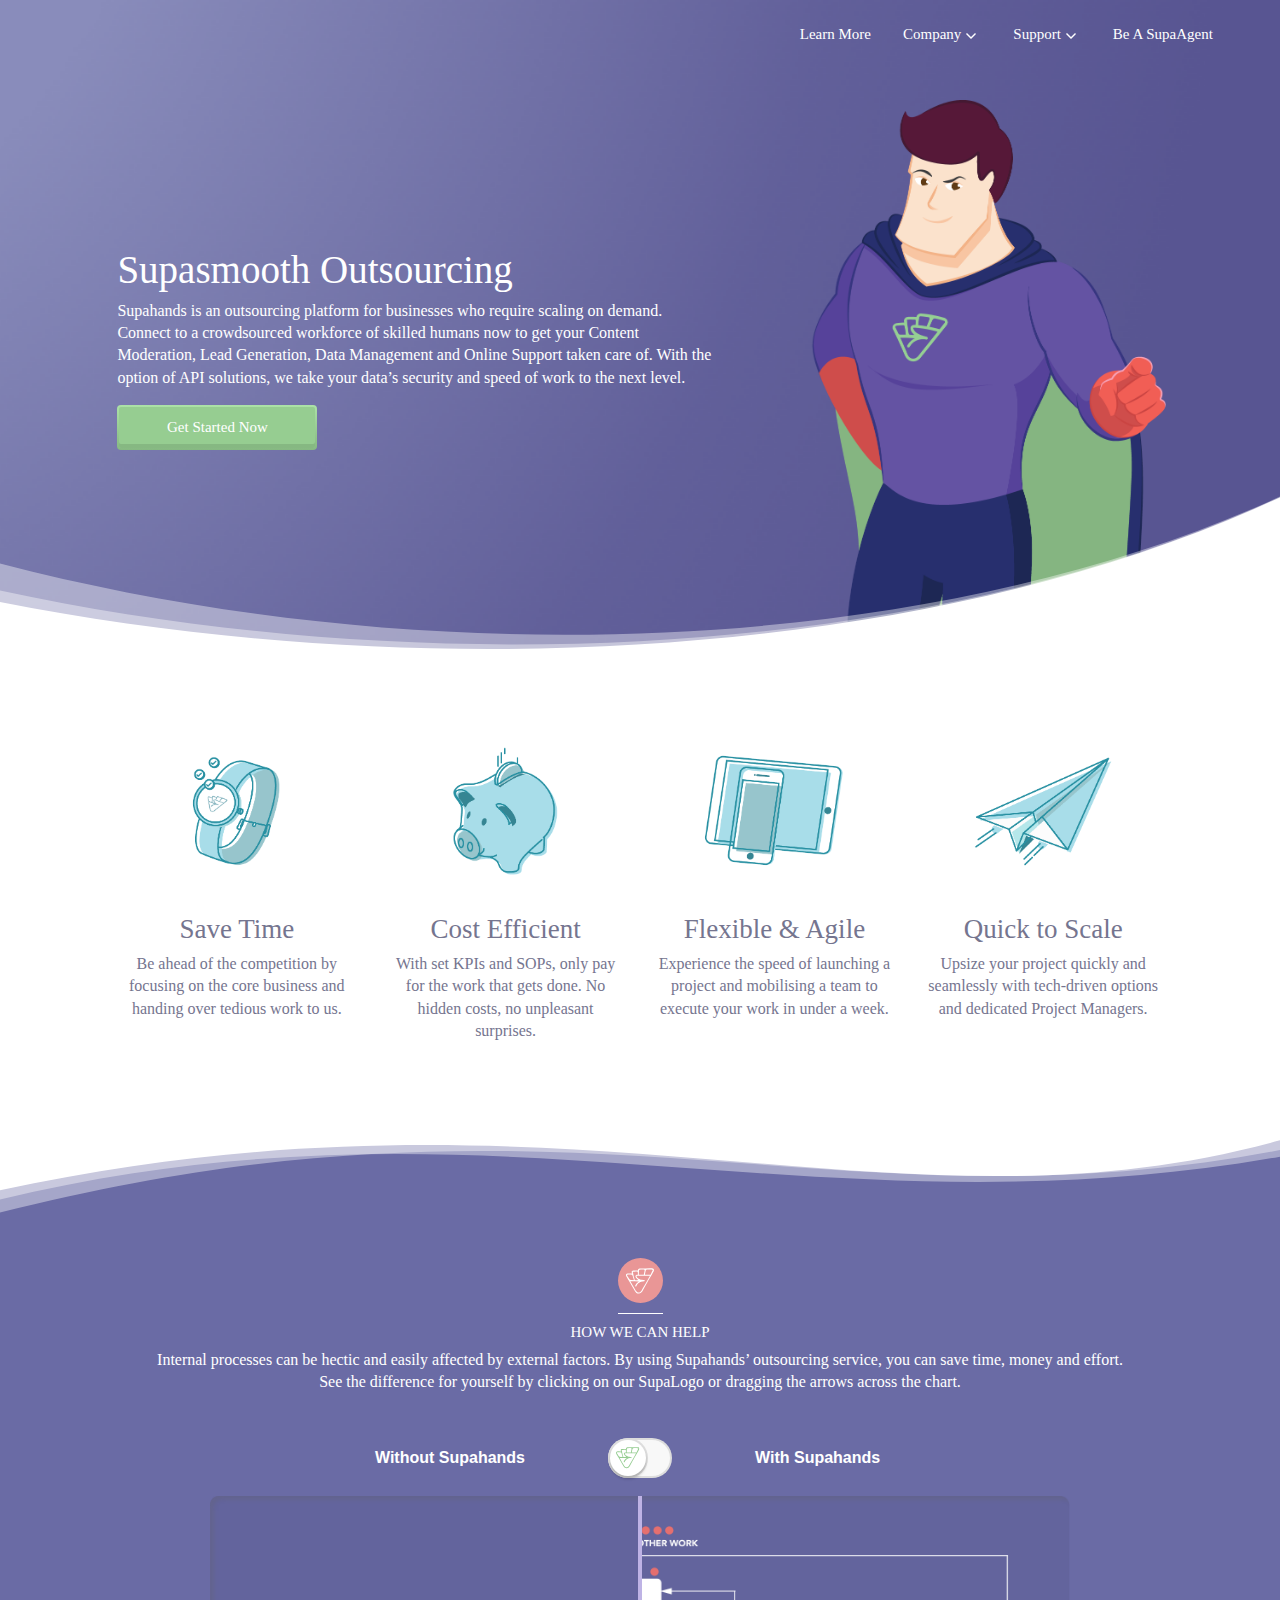
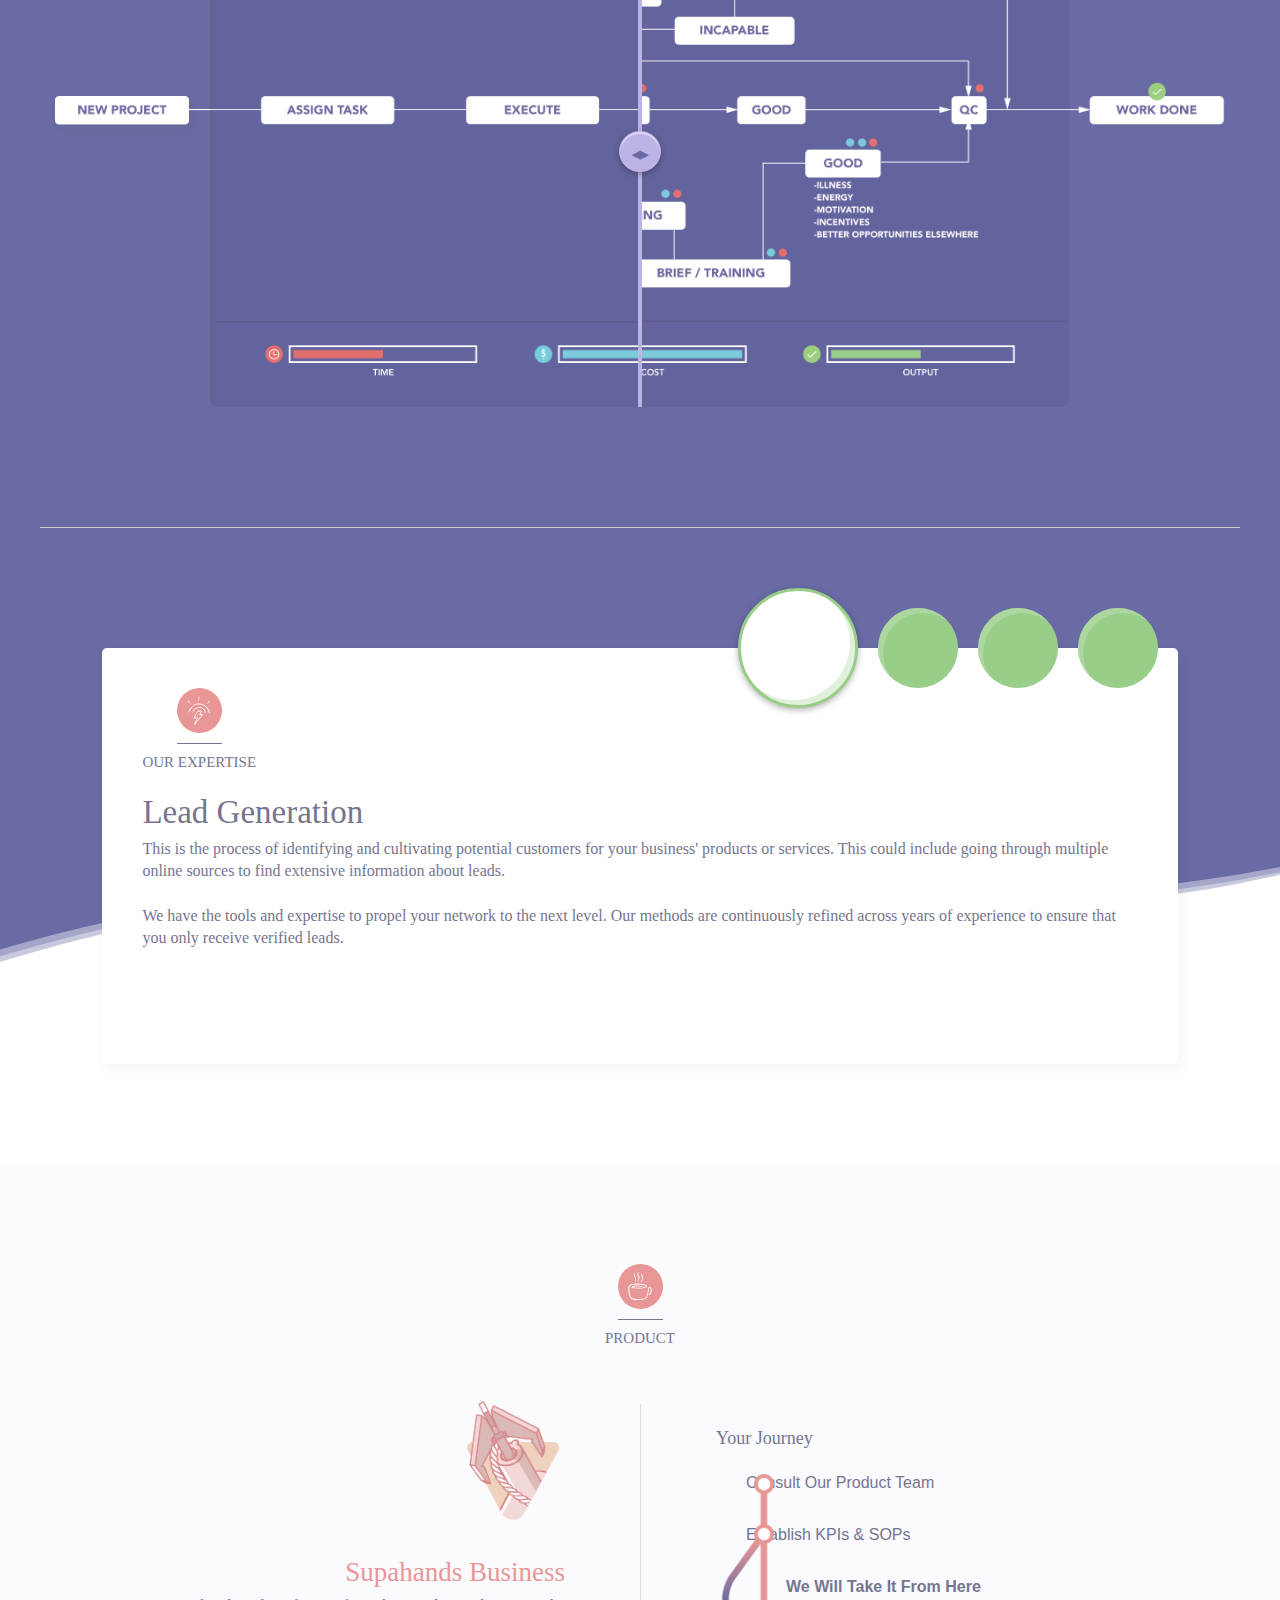
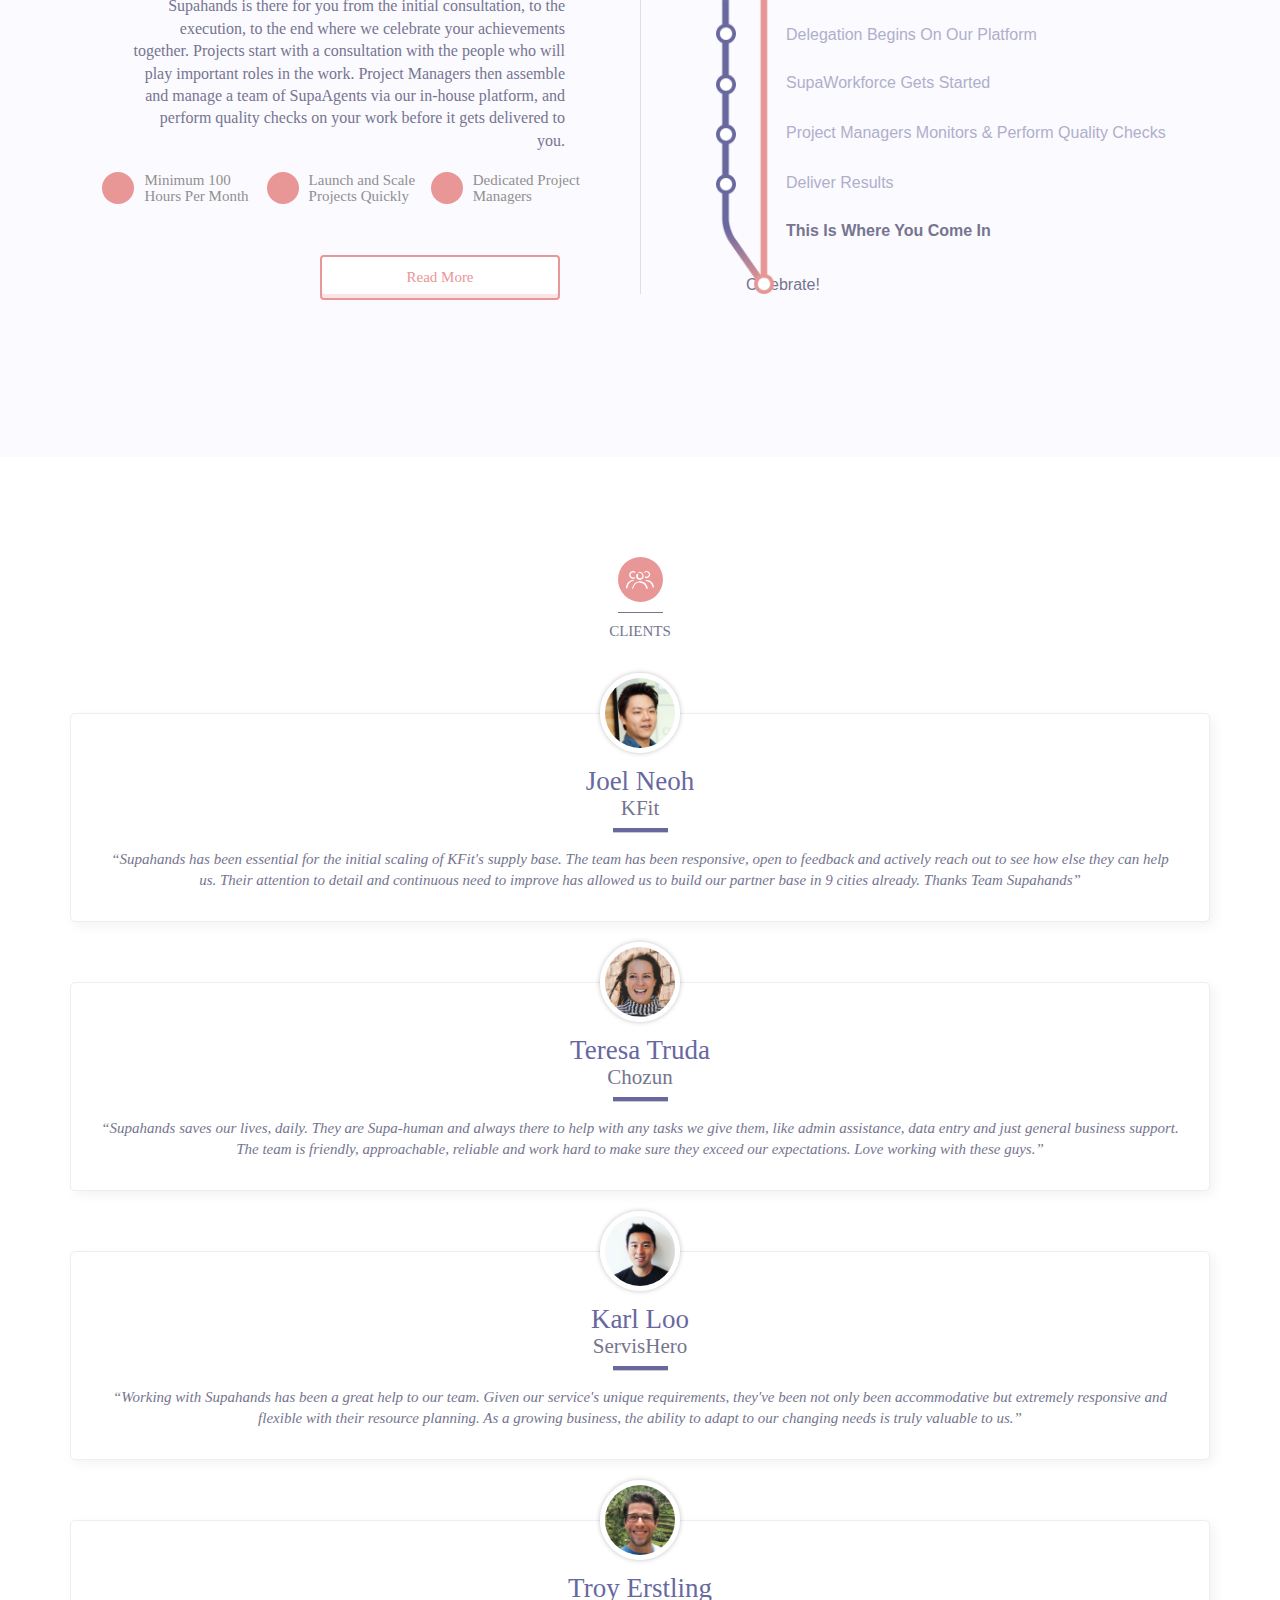
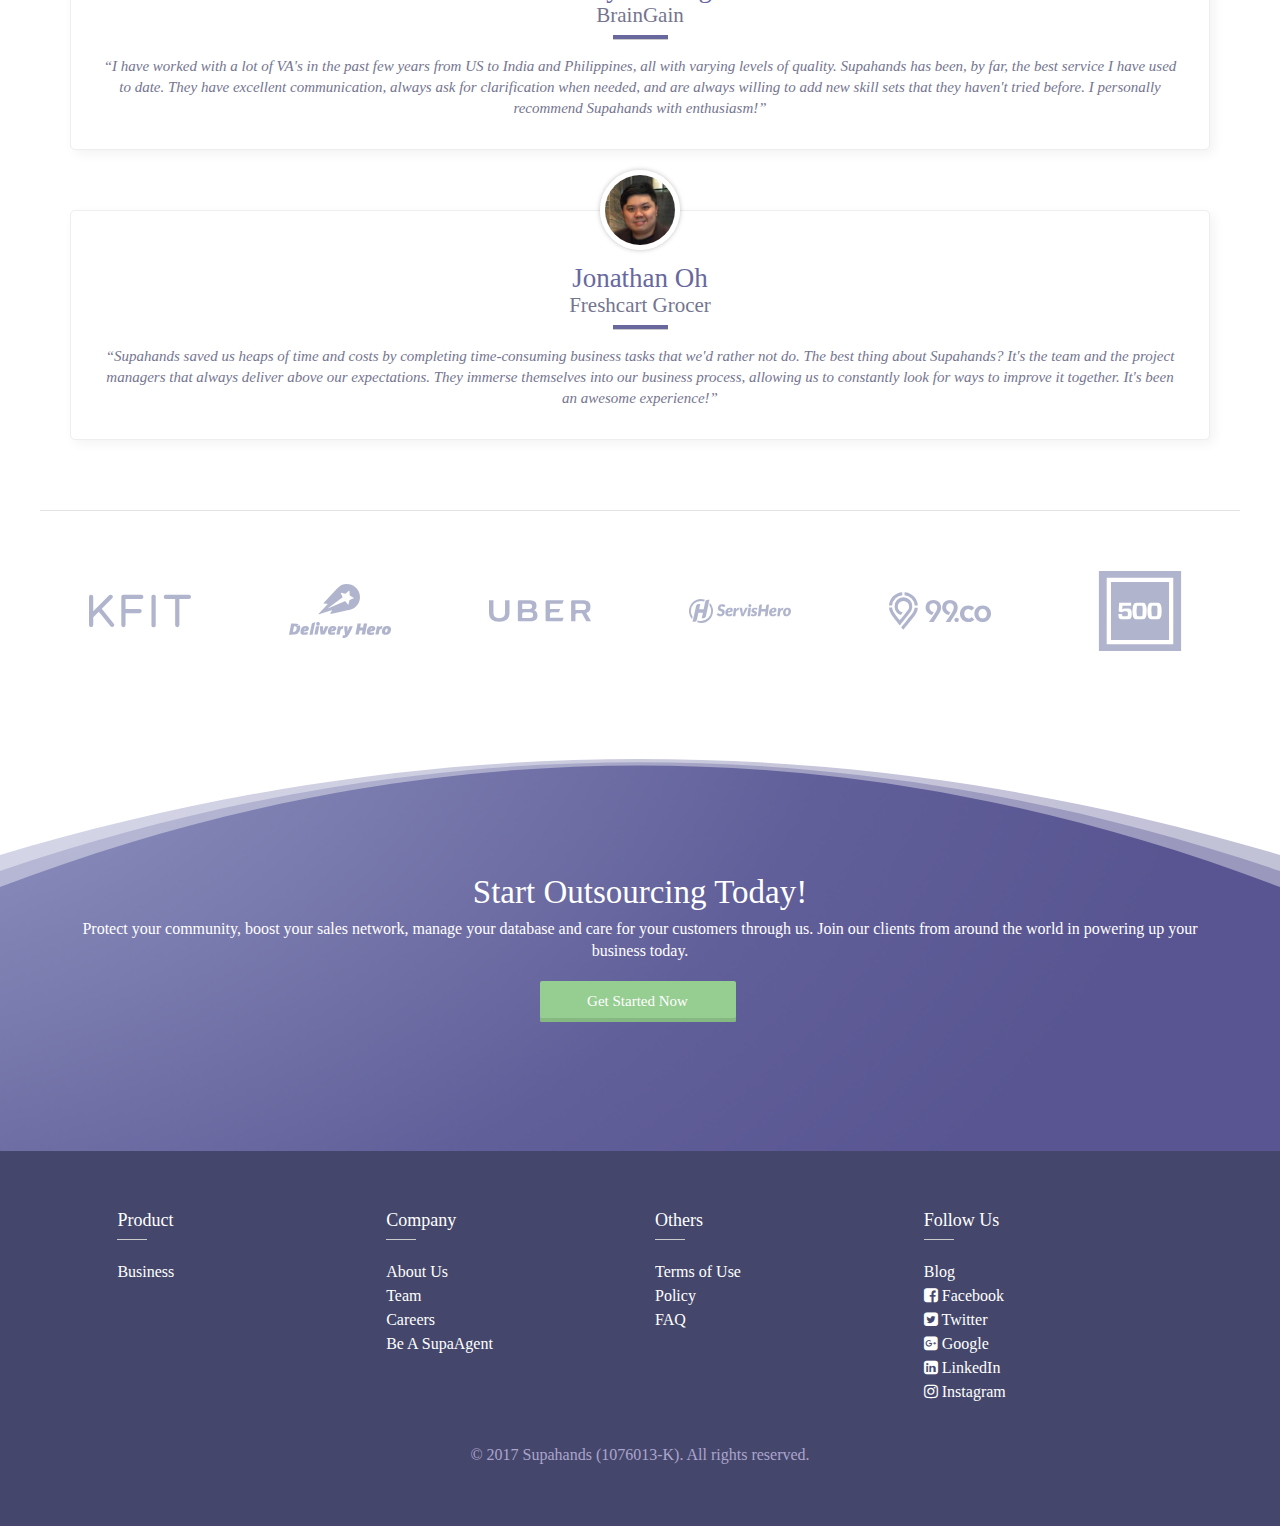
==== commit 6a119223: "meta image link fix" ====
--- a/index.html
+++ b/index.html
@@ -8,7 +8,7 @@
   <title>Crowdsourced Workforce for Businesses | Supahands</title>
   <meta name="description" content="Supahands helps protect your community through content moderation with our experienced and elastic team of tech-driven SupaAgents who work-on-demand.">
   <meta name="keywords" content="outsource,content-moderation,lead-generation,online-support,data-management,crowdsource">
-  <meta property="image" content="supahands-meta-img.png" >
+  <meta property="image" content="supahands-meta-image.png" >
   <link rel="apple-touch-icon" href="supahands-apple-icon.png">
 
 
@@ -17,7 +17,7 @@
   <meta name="twitter:site" content="@mysupahands">
   <meta name="twitter:title" content="Crowdsourced Workforce for Businesses | Supahands">
   <meta name="twitter:description" content="Supahands helps protect your community through content moderation with our experienced and elastic team of tech-driven SupaAgents who work-on-demand.">
-  <meta name="twitter:image" content="supahands-meta-img.png">
+  <meta name="twitter:image" content="http://supahands.com/supahands-meta-image.png">
 
 
   <!-- OpenGraph -->
@@ -25,7 +25,7 @@
   <meta property="og:type" content="website" />
   <meta property="og:title" content="Crowdsourced Workforce for Businesses | Supahands" />
   <meta property="og:description" content="Supahands helps protect your community through content moderation with our experienced and elastic team of tech-driven SupaAgents who work-on-demand." />
-  <meta property="og:image" content="supahands-meta-img.png" />
+  <meta property="og:image" content="http://supahands.com/supahands-meta-image.png" />
   <link rel="stylesheet" href="assets/css/plugins/slick.css">
   <link rel="stylesheet" href="assets/css/stylesheet.css">
   <!--[if lt IE 9]>
@@ -535,37 +535,19 @@
   <!-- Header Gradient Background -->
   <div class="header-bg-gradient">
       <div class="row">
-          <div class="small-6 small-offset-3 medium-5 medium-offset-7 columns hero-img-container" data-stellar-ratio="0.6">
+          <div class="small-6 small-offset-3 medium-5 medium-offset-7 columns hero-img-container">
               <img class="hero-img" src="assets/img/bruce-pointing.png" />
           </div>
       </div>
-      <svg class="curves hide-for-small-only" viewBox="0 0 2000 700" data-stellar-ratio="1.1">
-          <path opacity=".4" d="M-500,300 C500,700 2000,600 2500,-80 L2500,1350 L-500,1350Z" />
-      </svg>
-      <svg class="curves hide-for-small-only" viewBox="0 0 2000 700" data-stellar-ratio="1.0">
-          <path opacity=".4" d="M-500,230 C500,700 2000,600 2500,-80 L2500,1350 L-500,1350Z" />
-      </svg>
-      <svg class="curves" viewBox="0 0 2000 700" >
-          <path d="M-500,330 C500,700 2000,600 2500,-80 L2500,1350 L-500,1350Z" />
-      </svg>
-  
-  
-      <svg class="curves hide-for-medium" viewBox="0 0 2000 700" >
-          <path opacity=".4" d="M-500,230 C500,700 2000,600 2500,-80 L2500,1350 L-500,1350Z" />
-      </svg>
-      <svg class="curves hide-for-medium" viewBox="0 0 2000 700" >
-          <path d="M-500,330 C500,700 2000,600 2500,-80 L2500,1350 L-500,1350Z" />
-      </svg>
-  <!--
-      <svg class="curves" viewBox="0 0 2000 700" data-stellar-ratio="1.2">
+      <svg class="curves" viewBox="0 0 2000 700">
           <path opacity=".4" d="M-500,300 C500,700 2000,600 2500,-80 L2500,750 L-500,750Z" />
       </svg>
-      <svg class="curves" viewBox="0 0 2000 700" data-stellar-ratio="1.1">
+      <svg class="curves" viewBox="0 0 2000 700">
           <path opacity=".4" d="M-500,230 C500,700 2000,600 2500,-80 L2500,750 L-500,750Z" />
       </svg>
       <svg class="curves" viewBox="0 0 2000 700">
           <path d="M-500,330 C500,700 2000,600 2500,-80 L2500,750 L-500,750Z" />
-      </svg> -->
+      </svg>
   </div>
   <!-- Header Section -->
   <section class="header-section">
@@ -1027,16 +1009,6 @@
   </footer>
   
 
-  <!-- START Parallax -->
-  <script src="assets/js/plugins/jquery-2.0.2.js" ></script>
-  <script src="assets/js/plugins/jquery.stellar.min.js"></script>
-  <script>
-    $.stellar({
-positionProperty: 'transform'
-});
-  </script>
-  <!-- END Parallax -->
-
   <script type="text/javascript" src="https://code.jquery.com/jquery-3.1.1.min.js"></script>
   <script type="text/javascript" src="assets/js/plugins/slick.min.js"></script>
   <script src="assets/js/main.js"></script>
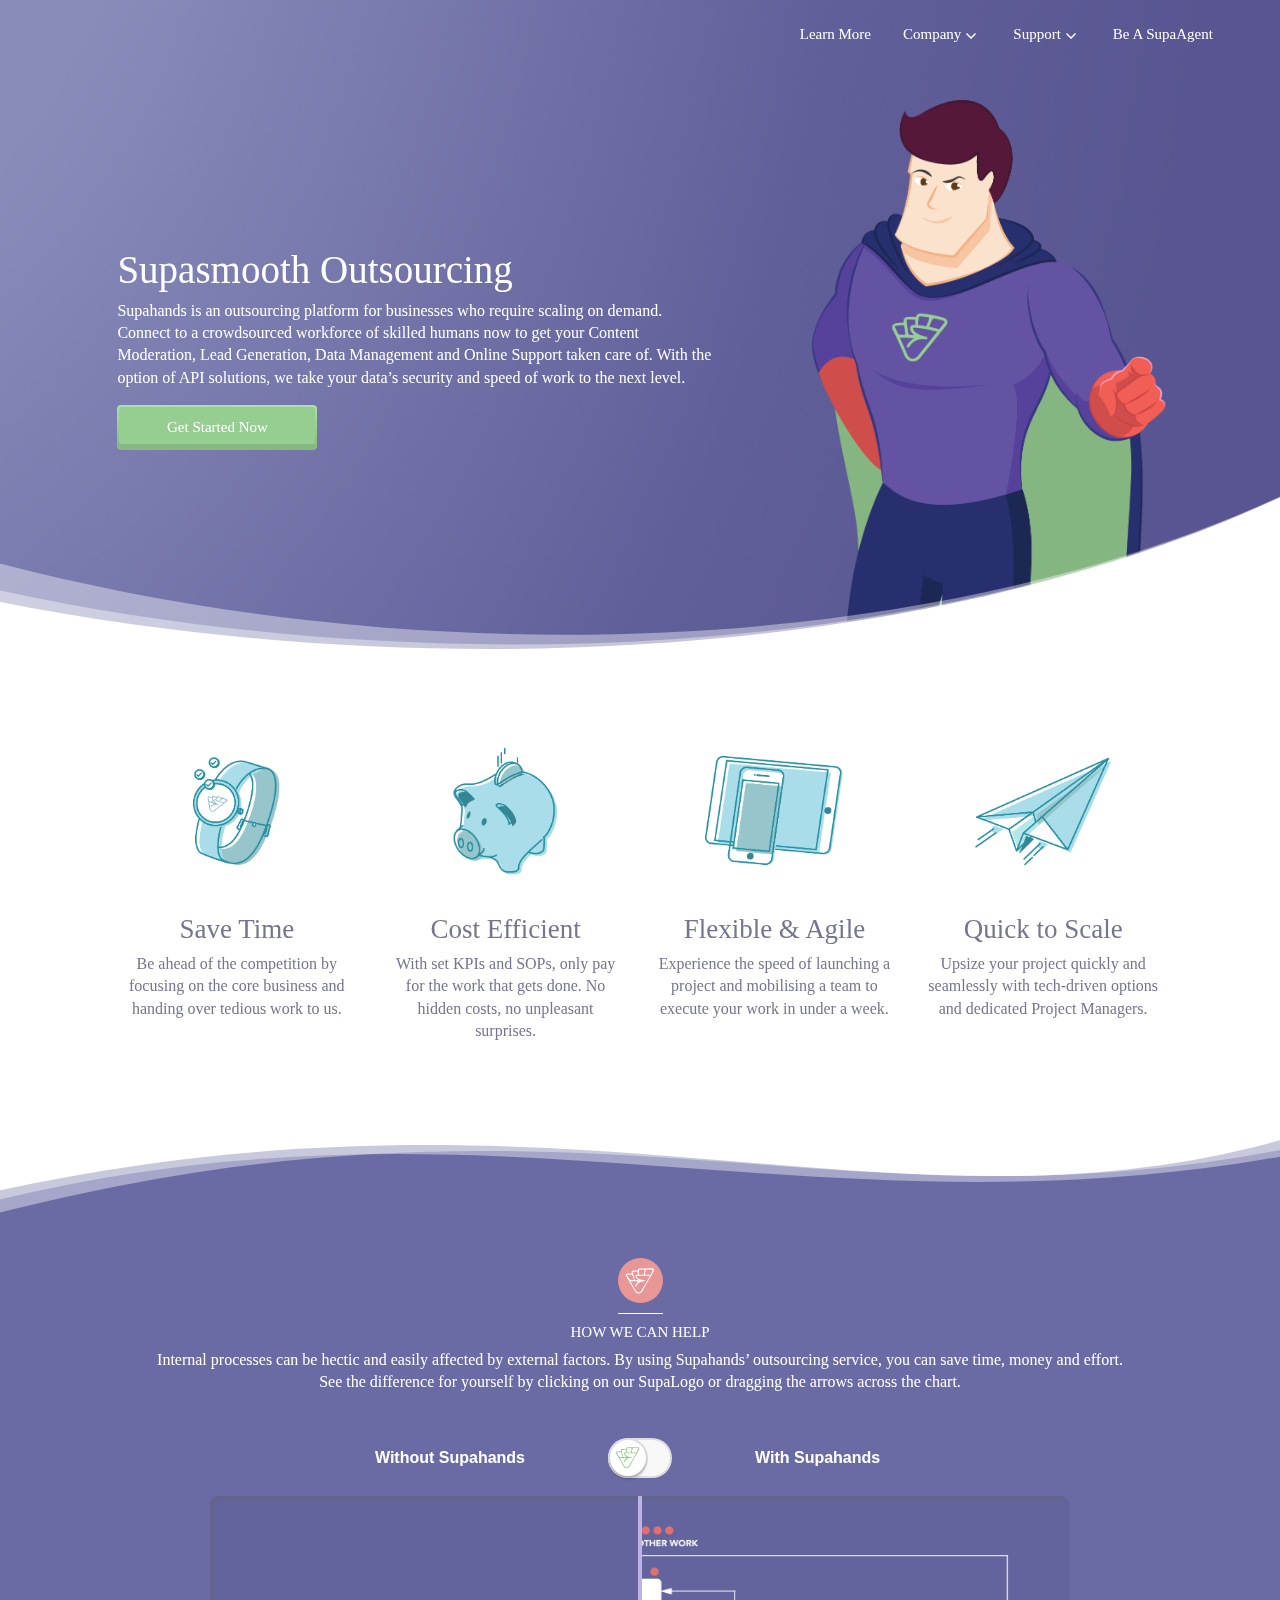
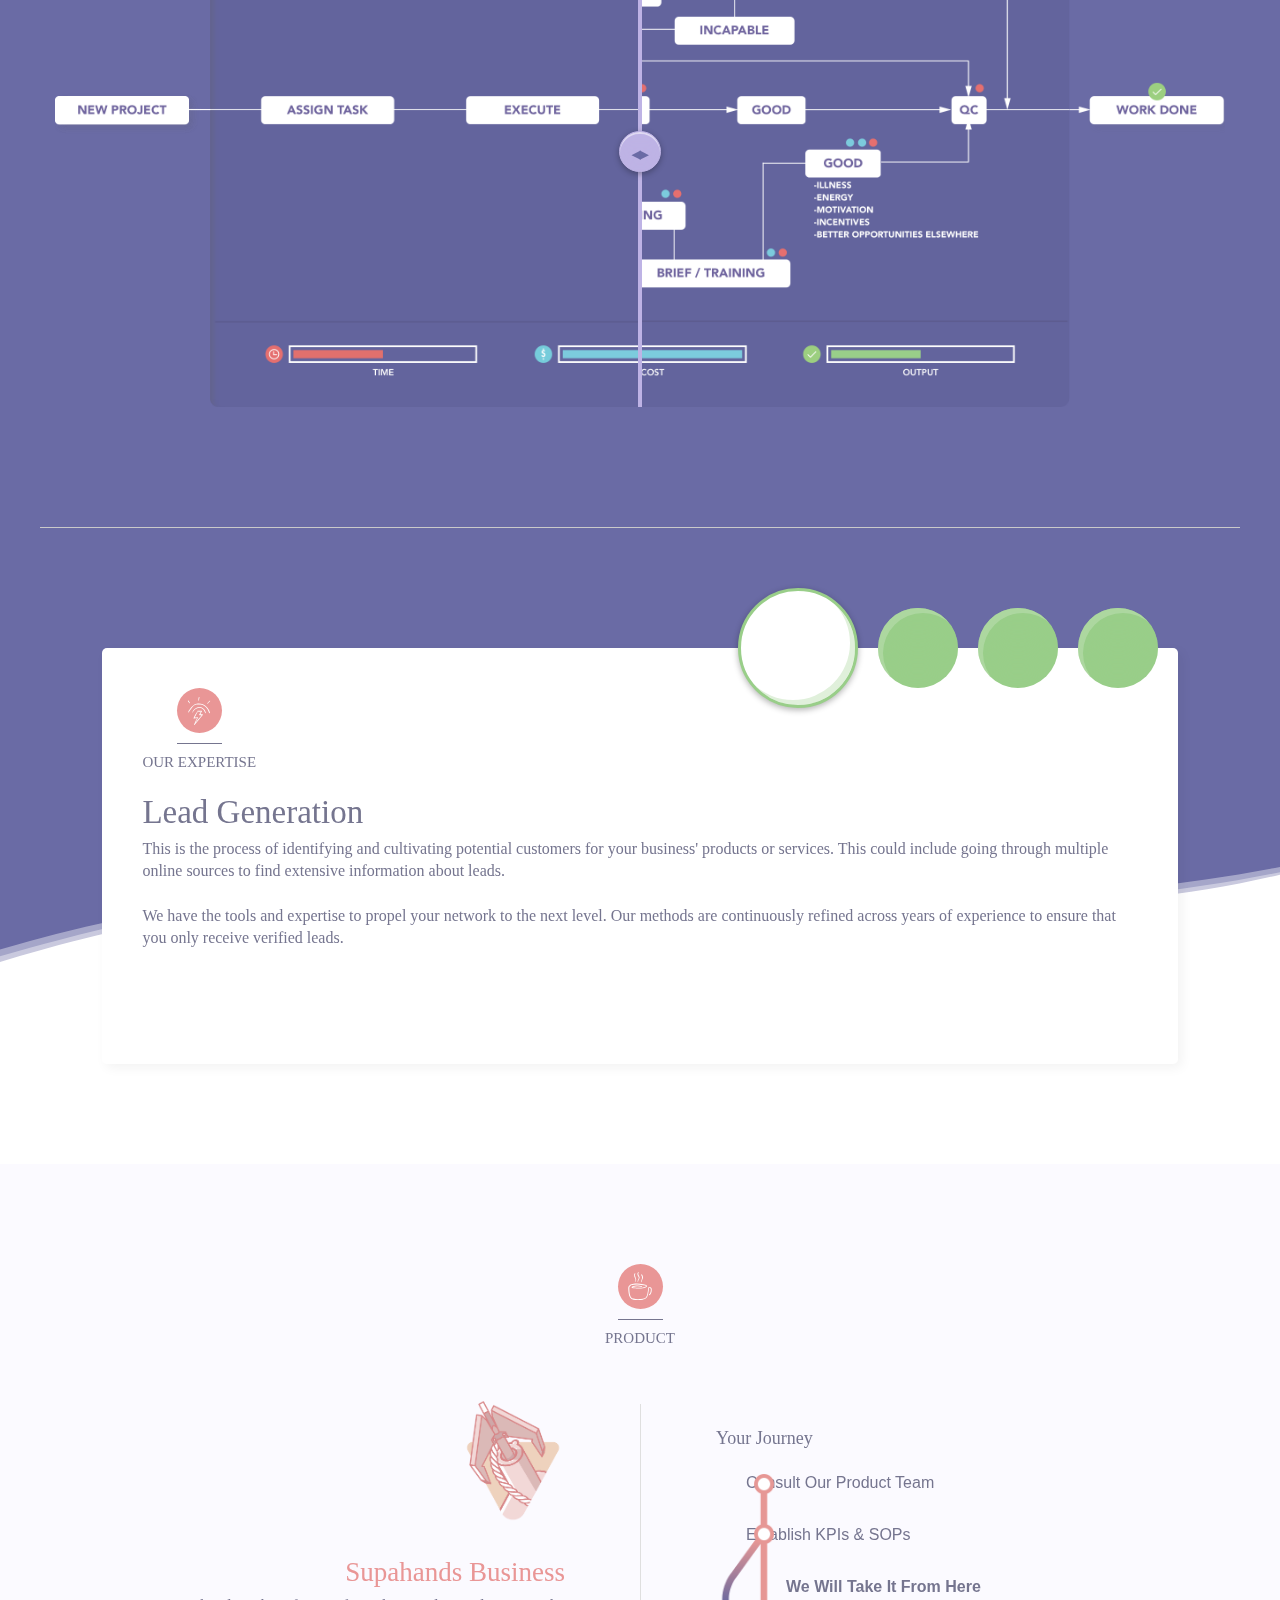
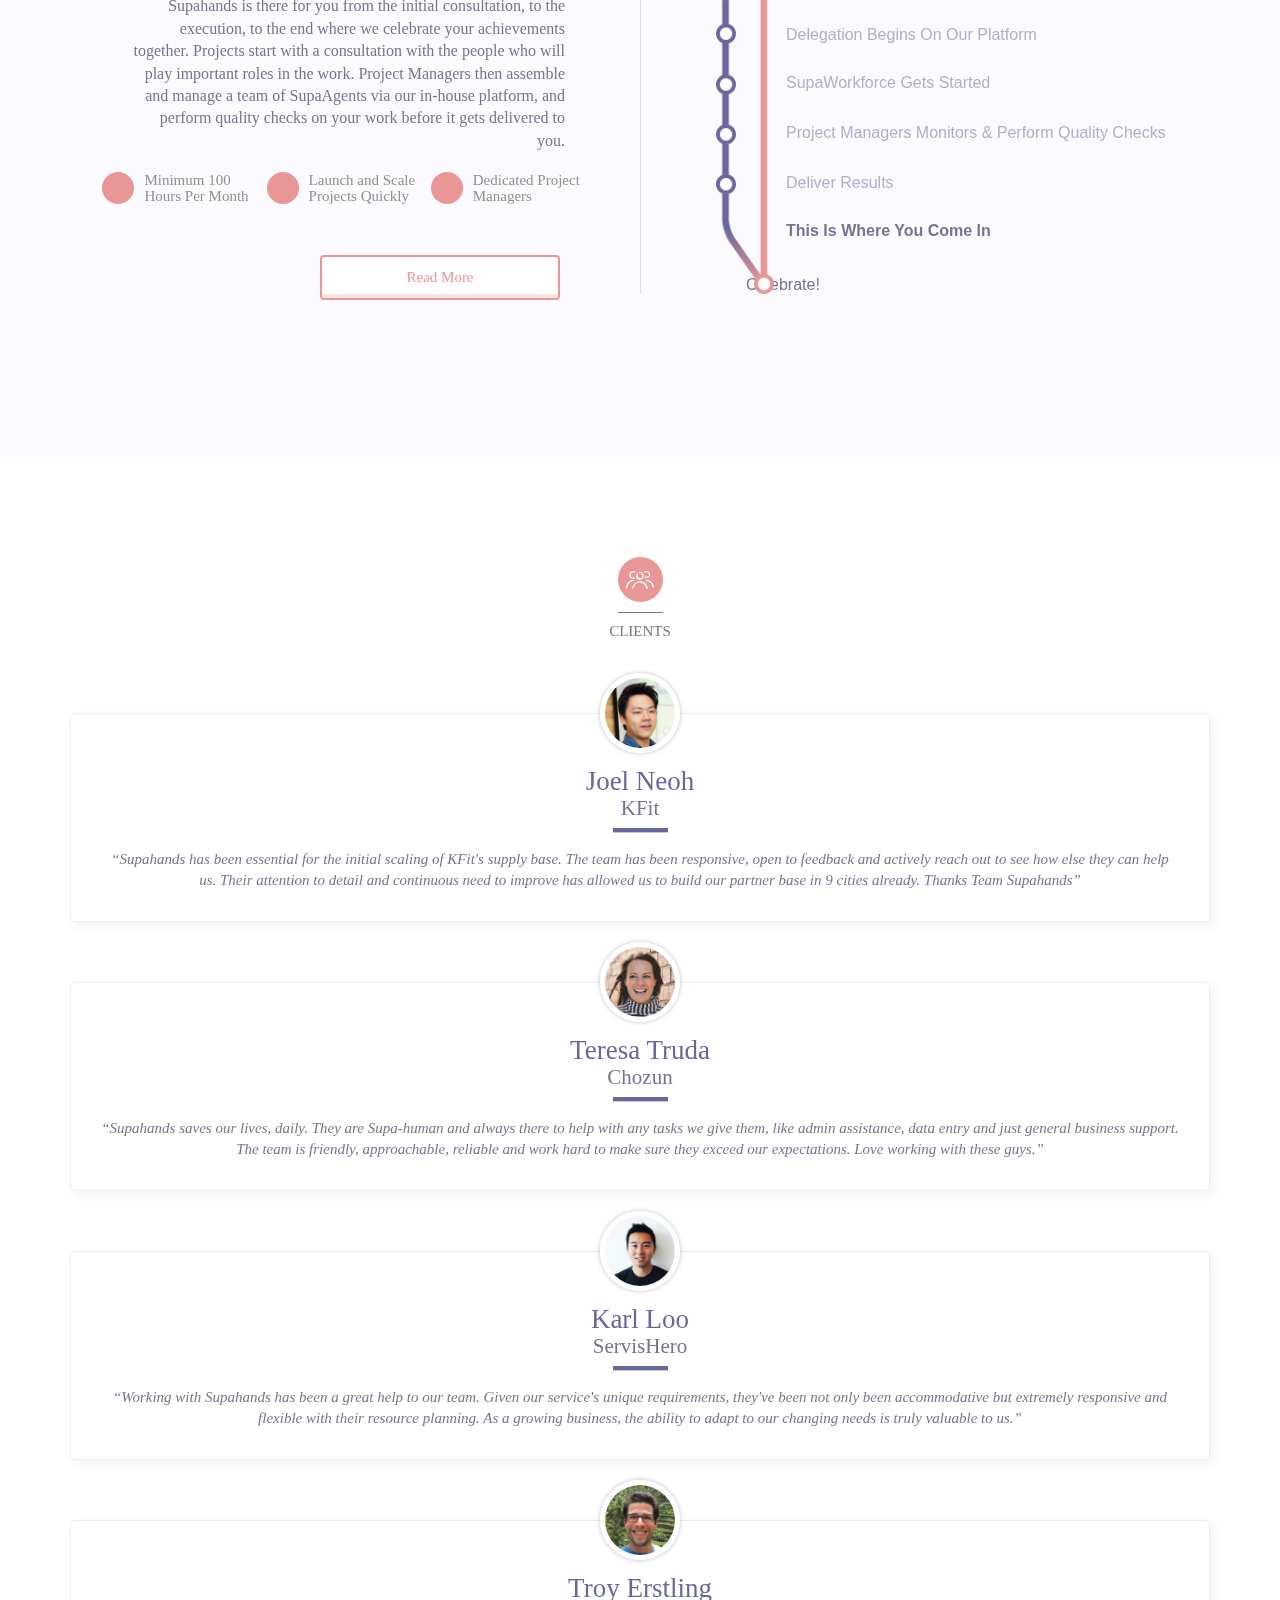
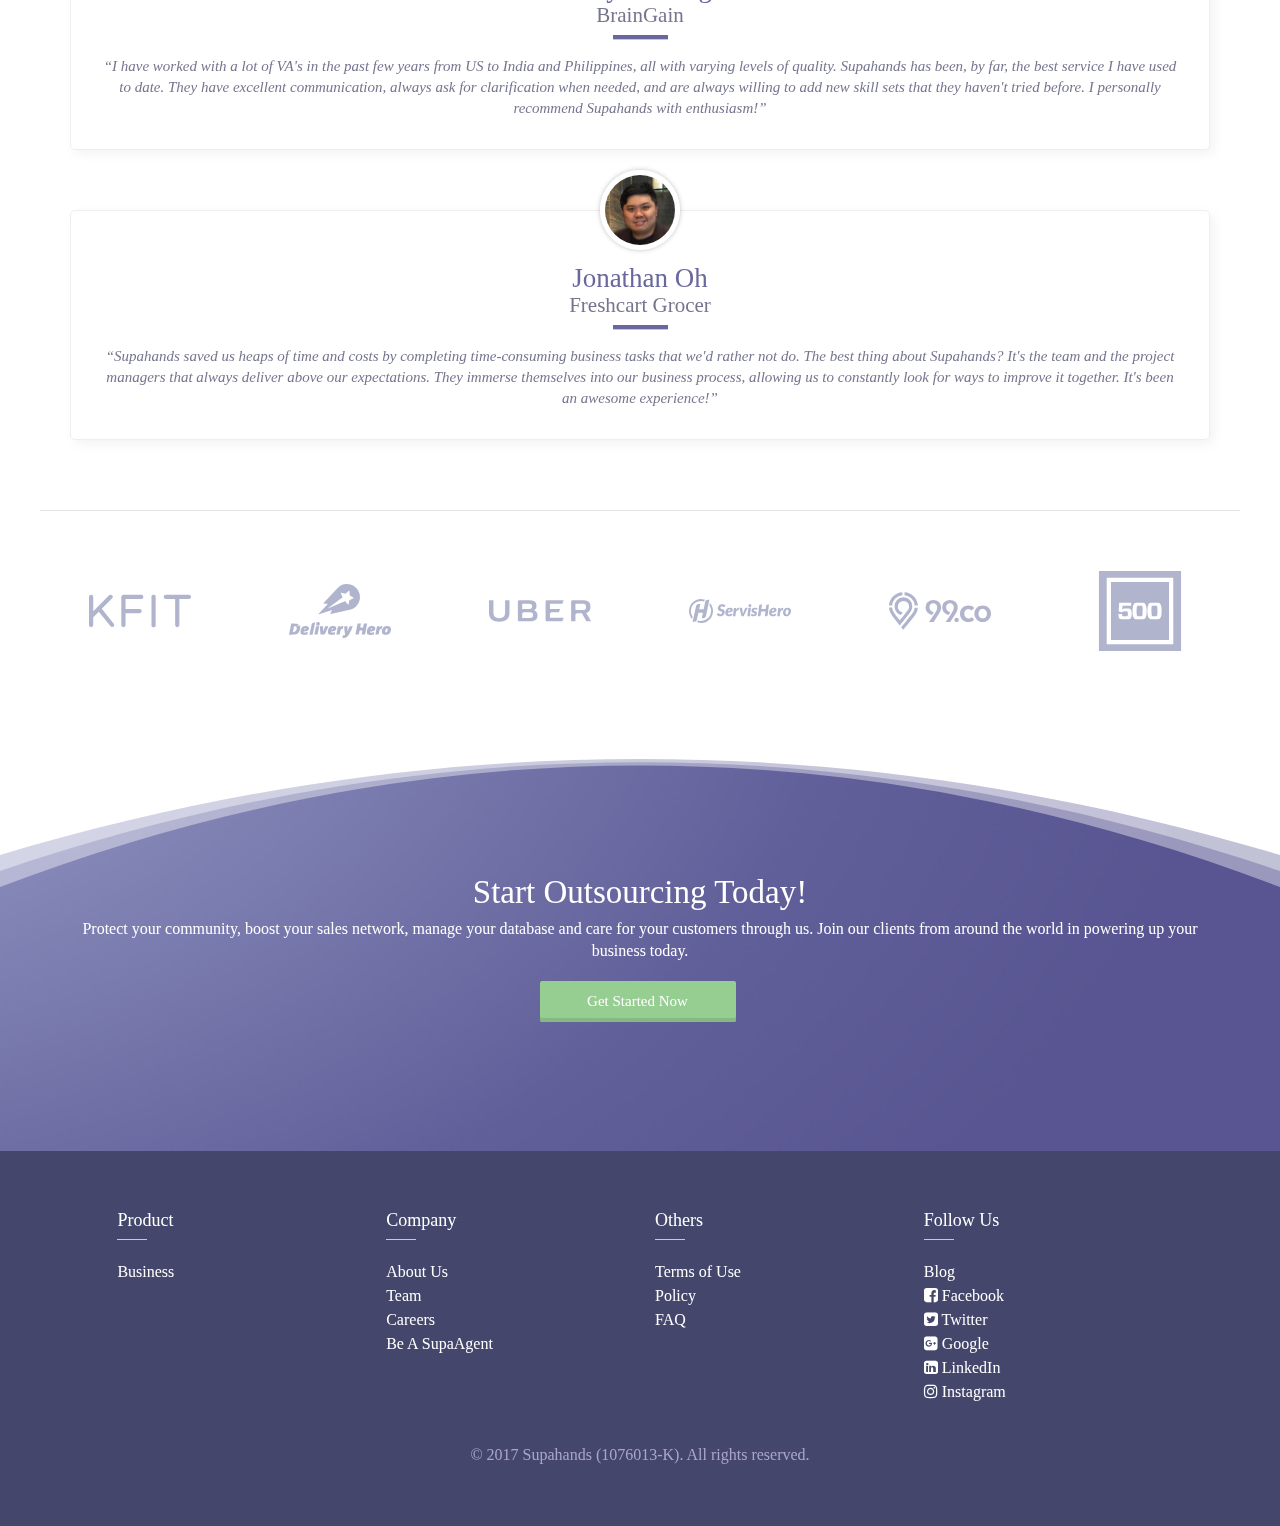
==== commit 6e1a404f: "Added Parallax Effect" ====
--- a/index.html
+++ b/index.html
@@ -535,19 +535,37 @@
   <!-- Header Gradient Background -->
   <div class="header-bg-gradient">
       <div class="row">
-          <div class="small-6 small-offset-3 medium-5 medium-offset-7 columns hero-img-container">
+          <div class="small-6 small-offset-3 medium-5 medium-offset-7 columns hero-img-container" data-stellar-ratio="0.6">
               <img class="hero-img" src="assets/img/bruce-pointing.png" />
           </div>
       </div>
-      <svg class="curves" viewBox="0 0 2000 700">
+      <svg class="curves hide-for-small-only" viewBox="0 0 2000 700" data-stellar-ratio="1.1">
+          <path opacity=".4" d="M-500,300 C500,700 2000,600 2500,-80 L2500,1350 L-500,1350Z" />
+      </svg>
+      <svg class="curves hide-for-small-only" viewBox="0 0 2000 700" data-stellar-ratio="1.0">
+          <path opacity=".4" d="M-500,230 C500,700 2000,600 2500,-80 L2500,1350 L-500,1350Z" />
+      </svg>
+      <svg class="curves" viewBox="0 0 2000 700" >
+          <path d="M-500,330 C500,700 2000,600 2500,-80 L2500,1350 L-500,1350Z" />
+      </svg>
+  
+  
+      <svg class="curves hide-for-medium" viewBox="0 0 2000 700" >
+          <path opacity=".4" d="M-500,230 C500,700 2000,600 2500,-80 L2500,1350 L-500,1350Z" />
+      </svg>
+      <svg class="curves hide-for-medium" viewBox="0 0 2000 700" >
+          <path d="M-500,330 C500,700 2000,600 2500,-80 L2500,1350 L-500,1350Z" />
+      </svg>
+  <!--
+      <svg class="curves" viewBox="0 0 2000 700" data-stellar-ratio="1.2">
           <path opacity=".4" d="M-500,300 C500,700 2000,600 2500,-80 L2500,750 L-500,750Z" />
       </svg>
-      <svg class="curves" viewBox="0 0 2000 700">
+      <svg class="curves" viewBox="0 0 2000 700" data-stellar-ratio="1.1">
           <path opacity=".4" d="M-500,230 C500,700 2000,600 2500,-80 L2500,750 L-500,750Z" />
       </svg>
       <svg class="curves" viewBox="0 0 2000 700">
           <path d="M-500,330 C500,700 2000,600 2500,-80 L2500,750 L-500,750Z" />
-      </svg>
+      </svg> -->
   </div>
   <!-- Header Section -->
   <section class="header-section">
@@ -1009,6 +1027,16 @@
   </footer>
   
 
+  <!-- START Parallax -->
+  <script src="assets/js/plugins/jquery-2.0.2.js" ></script>
+  <script src="assets/js/plugins/jquery.stellar.min.js"></script>
+  <script>
+    $.stellar({
+    positionProperty: 'transform'
+    });
+  </script>
+  <!-- END Parallax -->
+
   <script type="text/javascript" src="https://code.jquery.com/jquery-3.1.1.min.js"></script>
   <script type="text/javascript" src="assets/js/plugins/slick.min.js"></script>
   <script src="assets/js/main.js"></script>
